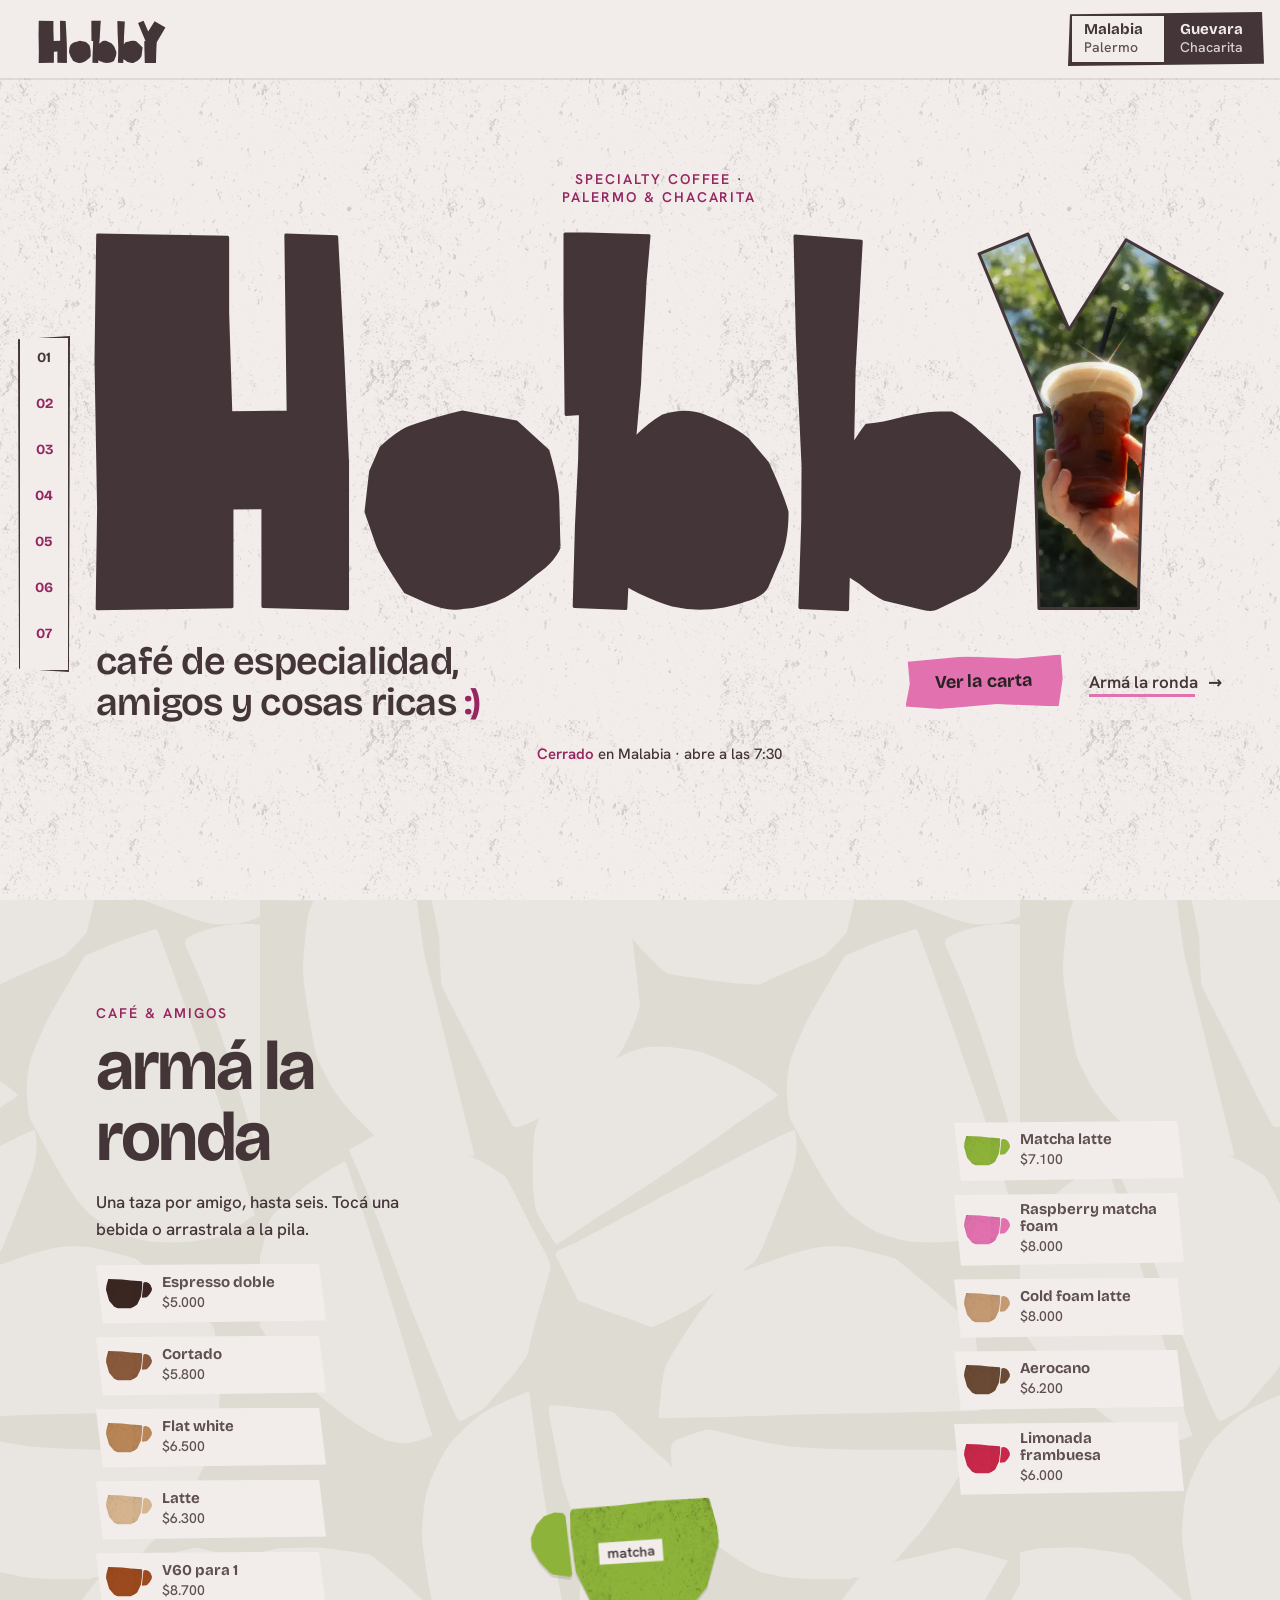
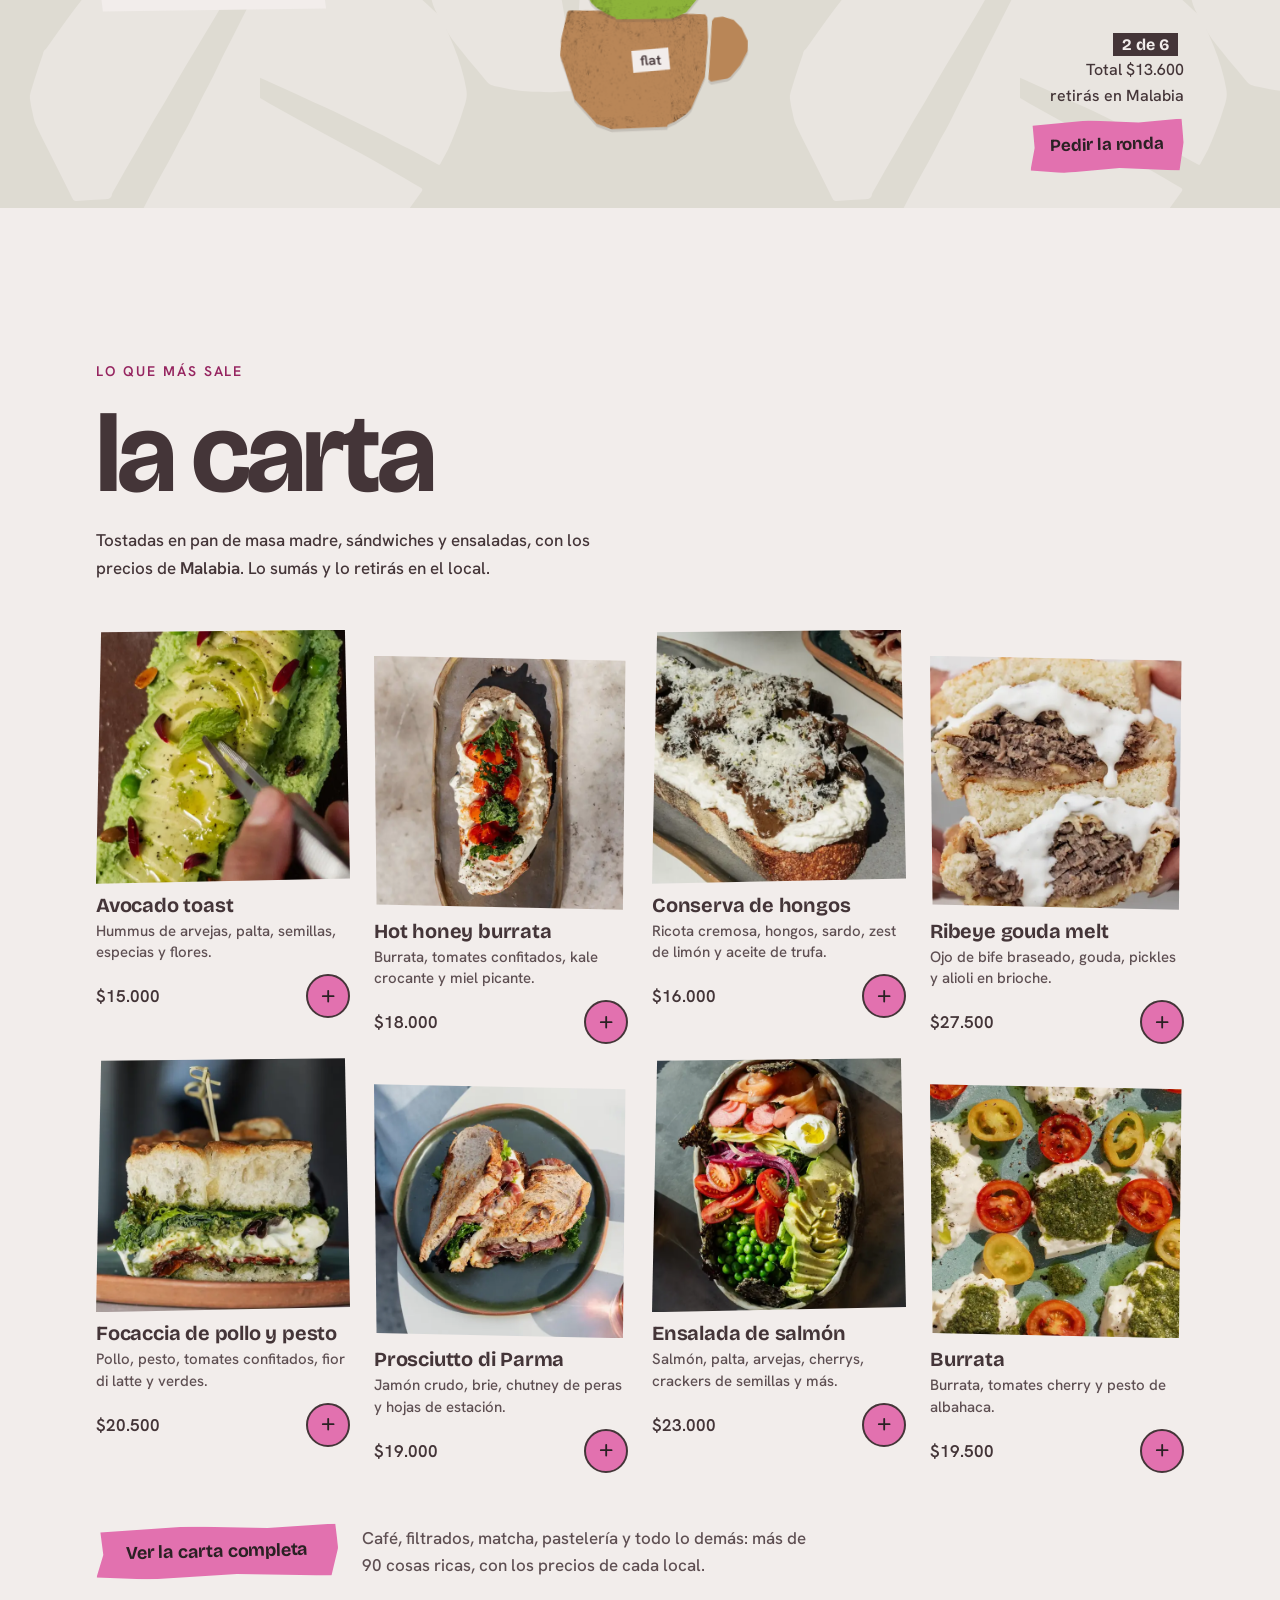
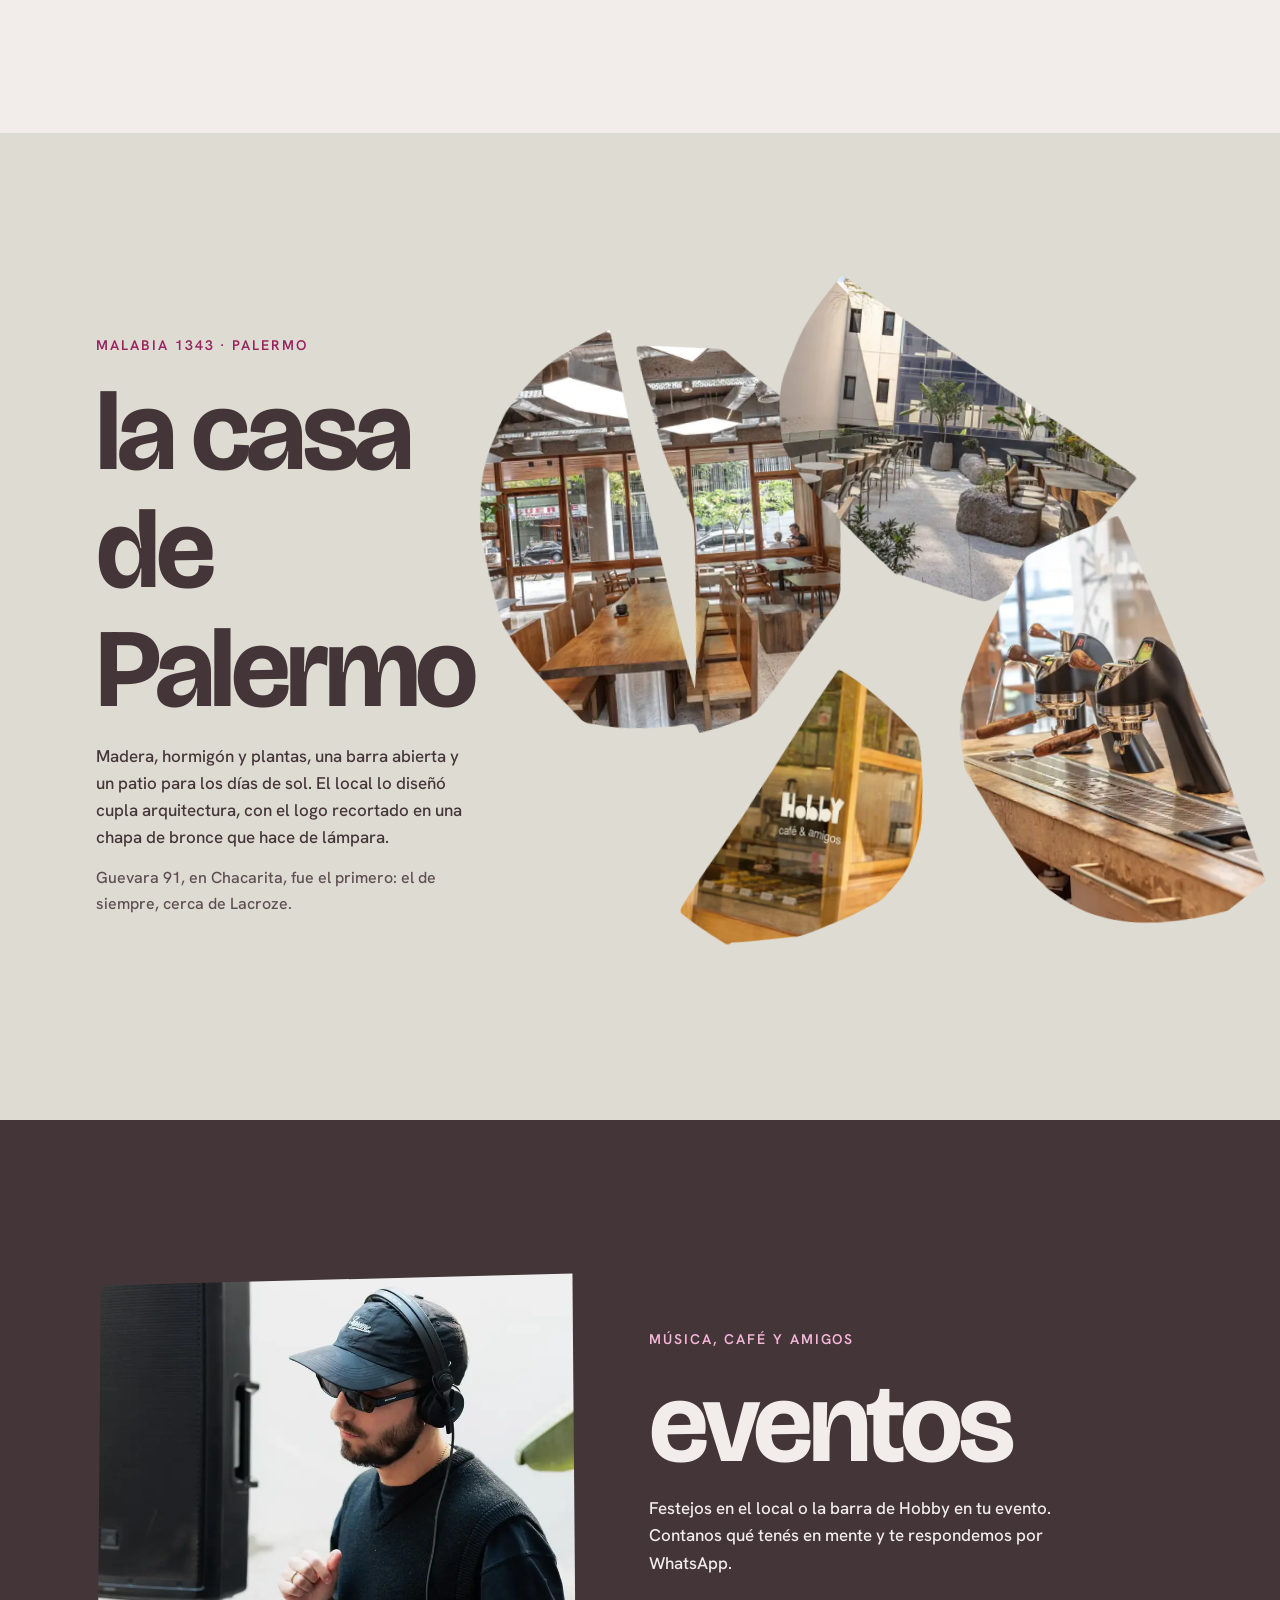
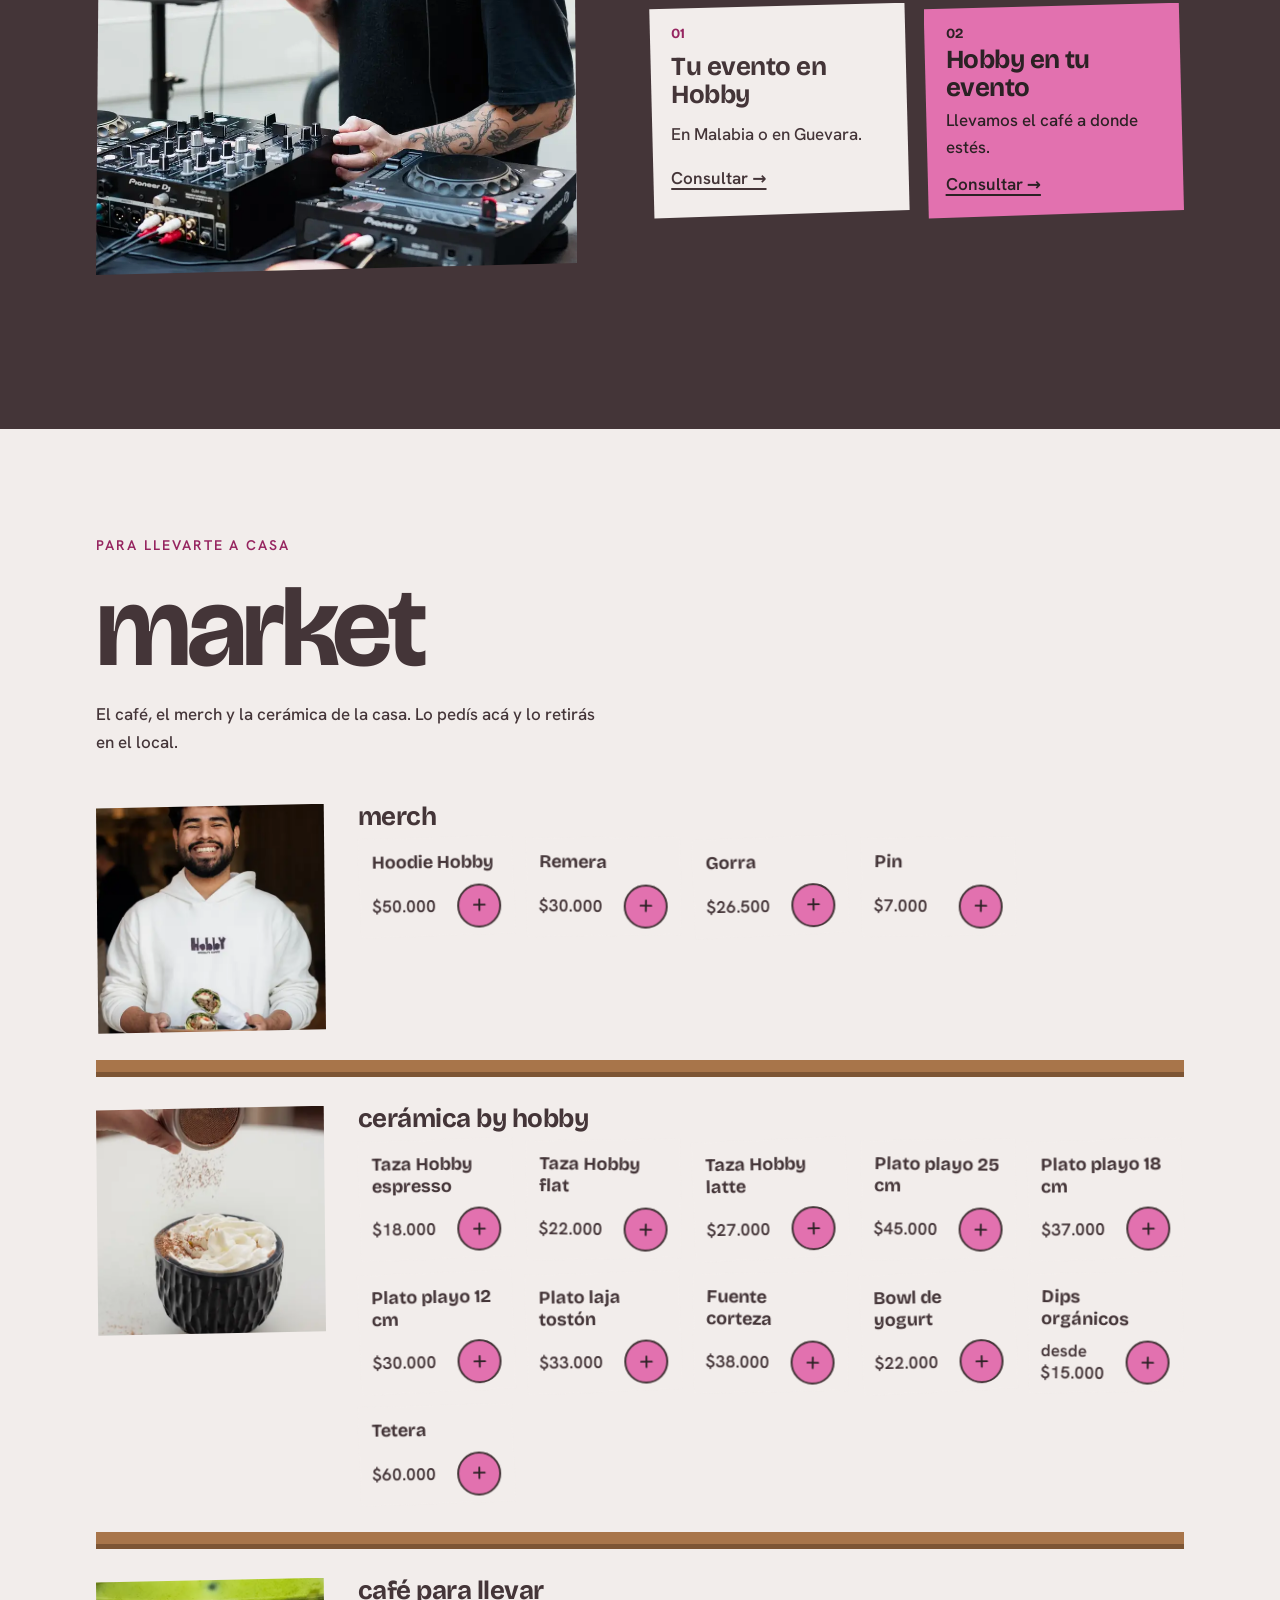
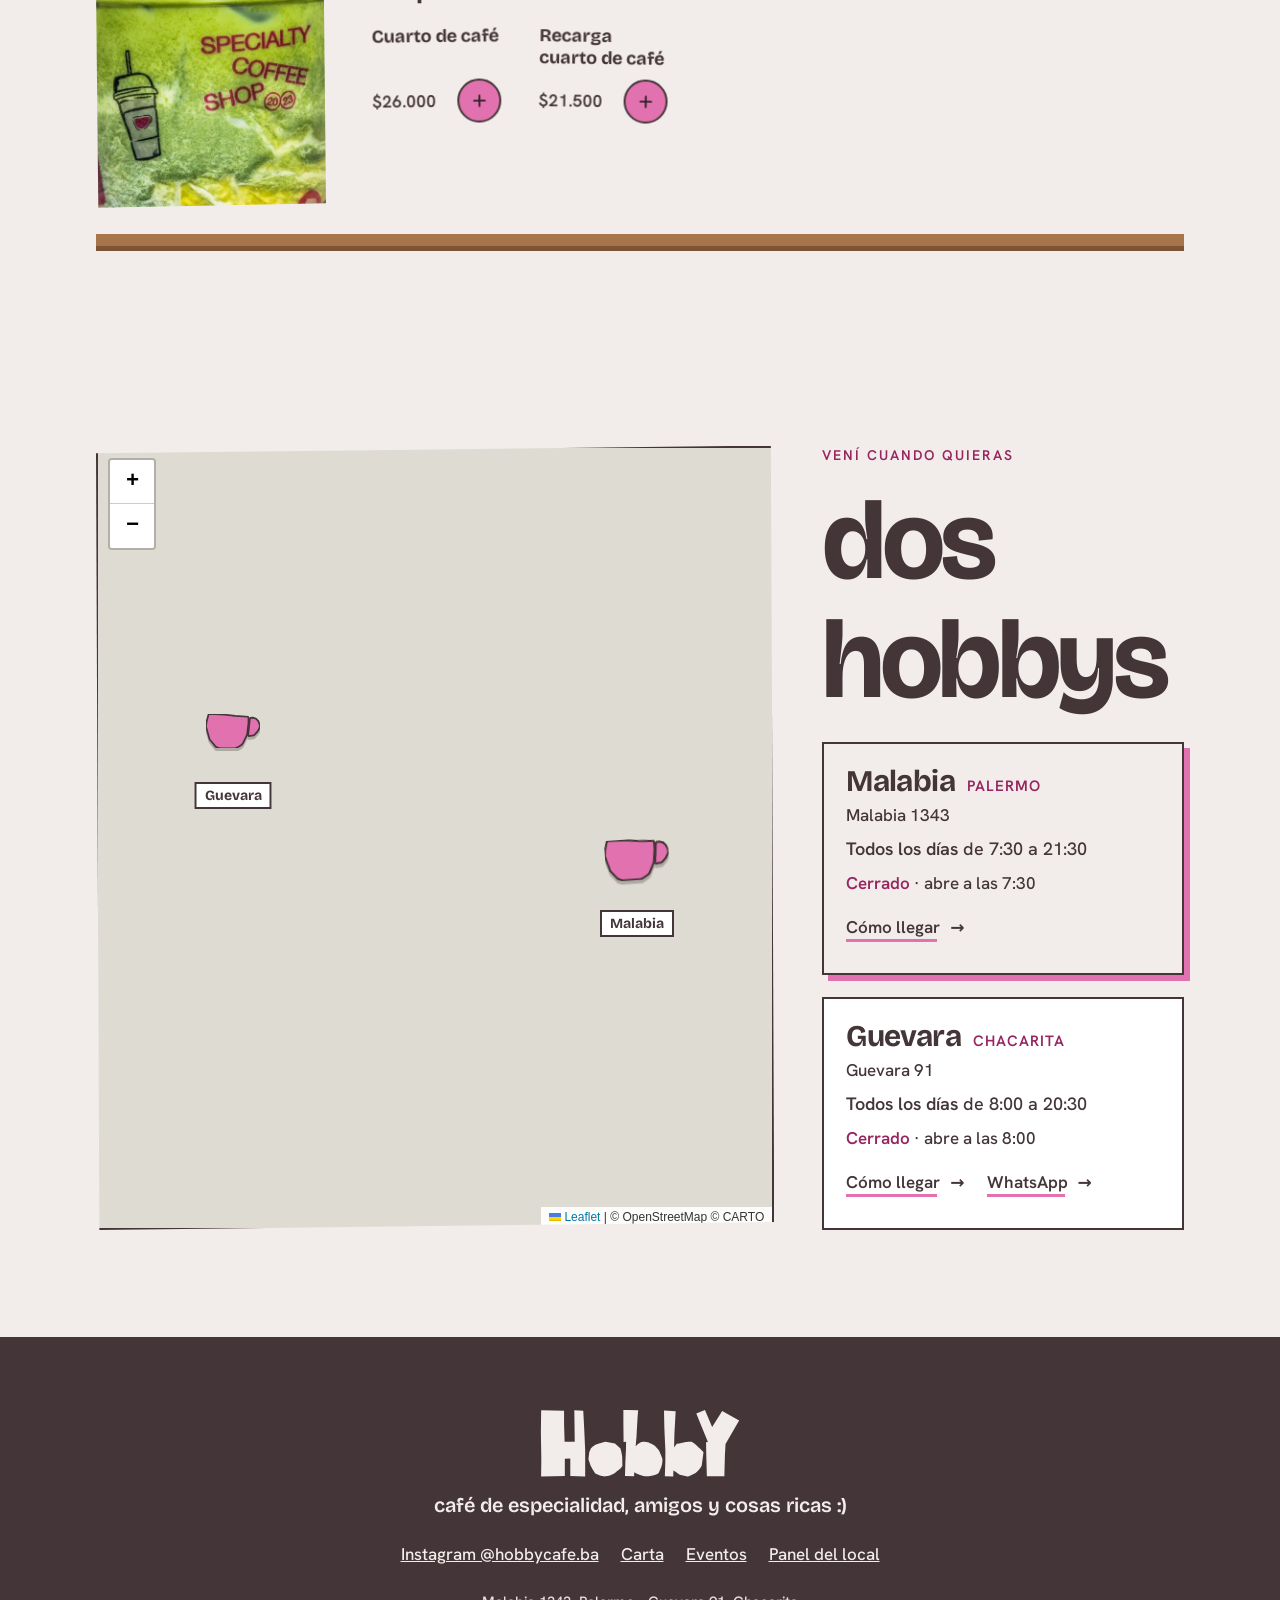
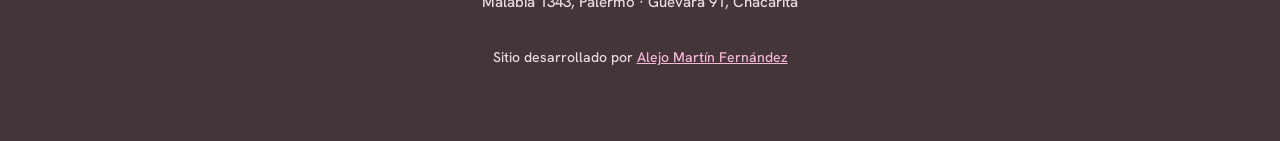
==== index.html @ 27b6dbd2 "Hobby Café: demo web (dos locales, la ronda, market, carta con precios por sede) Co-Authored-By: Cla" ====
<!doctype html>
<html lang="es">
<head>
<meta charset="utf-8">
<meta name="viewport" content="width=device-width, initial-scale=1, viewport-fit=cover">
<title>Hobby · Café de especialidad en Palermo y Chacarita</title>
<meta name="description" content="Hobby, café de especialidad, amigos y cosas ricas :) La carta de Malabia (Palermo) y Guevara (Chacarita), pedidos para llevar, eventos y market.">
<meta property="og:type" content="website">
<meta property="og:site_name" content="Hobby · Café de especialidad">
<meta property="og:url" content="https://hobby-cafe.vercel.app/">
<meta property="og:title" content="Hobby · Café de especialidad en Palermo y Chacarita">
<meta property="og:description" content="La carta de Malabia y Guevara, la ronda para tus amigos, eventos y market.">
<meta property="og:image" content="https://hobby-cafe.vercel.app/img/og.jpg?v=1">
<meta property="og:image:width" content="1200">
<meta property="og:image:height" content="630">
<meta property="og:image:type" content="image/jpeg">
<meta property="og:image:alt" content="Tres tazas de papel apiladas y el logo de Hobby: café &amp; amigos">
<meta name="twitter:card" content="summary_large_image">
<meta name="twitter:image" content="https://hobby-cafe.vercel.app/img/og.jpg?v=1">
<meta name="theme-color" content="#F2EDEB">
<link rel="icon" href="img/favicon.svg" type="image/svg+xml">
<script>
  if (!matchMedia('(prefers-reduced-motion: reduce)').matches) document.documentElement.classList.add('con-intro');
</script>
<link rel="preload" href="fonts/bricolage.woff2" as="font" type="font/woff2" crossorigin>
<link rel="preload" href="fonts/hanken-500.woff2" as="font" type="font/woff2" crossorigin>
<link rel="preload" as="image" href="img/foto/salon-480.webp" imagesrcset="img/foto/salon-480.webp 480w, img/foto/salon.webp 900w" imagesizes="(min-width: 768px) 30vw, 34vw" fetchpriority="high">
<link rel="preload" as="image" href="img/foto/matcha-480.webp" imagesrcset="img/foto/matcha-480.webp 480w, img/foto/matcha.webp 900w" imagesizes="(min-width: 768px) 30vw, 34vw" fetchpriority="high">
<link rel="preload" as="image" href="img/foto/avocado-480.webp" imagesrcset="img/foto/avocado-480.webp 480w, img/foto/avocado.webp 900w" imagesizes="(min-width: 768px) 30vw, 34vw" fetchpriority="high">
<link rel="preload" as="image" href="img/foto/cookie-480.webp" imagesrcset="img/foto/cookie-480.webp 480w, img/foto/cookie.webp 900w" imagesizes="(min-width: 768px) 30vw, 34vw" fetchpriority="high">
<link rel="preload" as="image" href="img/foto/iced-480.webp" imagesrcset="img/foto/iced-480.webp 480w, img/foto/iced.webp 900w" imagesizes="(min-width: 768px) 30vw, 34vw" fetchpriority="high">
<link rel="stylesheet" href="css/fonts.css?v=1">
<link rel="stylesheet" href="kit/kit.css?v=22">
<link rel="stylesheet" href="css/hobby.css?v=4">
</head>
<body>

<svg class="defs" width="0" height="0" aria-hidden="true" focusable="false"><defs id="defs"></defs></svg>

<a class="logo-mini" href="#inicio" aria-label="Hobby, volver al inicio"><img src="img/logo-choco.svg" alt="" width="132" height="45"></a>

<div class="local" role="group" aria-label="Elegí el local">
  <button type="button" class="local__op" data-local="malabia" aria-pressed="true"><b>Malabia</b><span>Palermo</span></button>
  <button type="button" class="local__op" data-local="guevara" aria-pressed="false"><b>Guevara</b><span>Chacarita</span></button>
</div>

<nav class="indice" aria-label="Secciones">
  <a href="#inicio" class="indice__solo-desk"><i>01</i><span>Inicio</span></a>
  <a href="#ronda"><i>02</i><span>La ronda</span></a>
  <a href="#carta"><i>03</i><span>Carta</span></a>
  <a href="#malabia" class="indice__solo-desk"><i>04</i><span>El local</span></a>
  <a href="#eventos"><i>05</i><span>Eventos</span></a>
  <a href="#market"><i>06</i><span>Market</span></a>
  <a href="#locales"><i>07</i><span>Locales</span></a>
</nav>

<main id="inicio">

  <!-- HERO · letras-ventana -->
  <section class="heroA" aria-labelledby="heroA-t">
    <p class="heroA__sobre">Specialty coffee · Palermo &amp; Chacarita</p>
    <h1 id="heroA-t" class="sr">Hobby, café de especialidad</h1>
    <div class="letras" id="letras"></div>
    <div class="heroA__pie">
      <p class="heroA__lema">café de especialidad, amigos y cosas ricas <span class="sonrisa">:)</span></p>
      <div class="heroA__acc">
        <a class="recorte" href="#carta">Ver la carta</a>
        <a class="tira" href="#ronda">Armá la ronda</a>
      </div>
      <p class="estado" data-estado></p>
    </div>
  </section>

  <!-- WOW · la ronda -->
  <section class="ronda-sec" id="ronda" aria-labelledby="ronda-t">
    <header class="ronda__cab rv">
      <p class="sobre">café &amp; amigos</p>
      <h2 id="ronda-t" class="ronda__t">armá la ronda</h2>
      <p class="ronda__bajada">Una taza por amigo, hasta seis. Tocá una bebida o arrastrala a la pila.</p>
    </header>
    <div class="ronda rv" id="ronda-app">
      <div class="fichas fichas--izq" role="list" aria-label="Bebidas"></div>
      <div class="escena" id="escena">
        <div class="escena__pila" id="pila" aria-live="polite"></div>
        <div class="fantasma" id="fantasma" aria-hidden="true">
          <svg viewBox="0 0 314 201"><use href="#taza-cuerpo"/><use href="#taza-asa"/></svg>
          <span>¿qué toma cada uno?</span>
        </div>
        <div class="ficha-info" id="info" role="dialog" aria-modal="false" aria-labelledby="info-n" hidden>
          <button type="button" class="ficha-info__x" aria-label="Cerrar">×</button>
          <div class="ficha-info__foto"></div>
          <div class="ficha-info__txt">
            <p class="ficha-info__cat"></p>
            <p class="ficha-info__n" id="info-n"></p>
            <p class="ficha-info__d"></p>
          </div>
          <div class="ficha-info__pie"><b class="ficha-info__p"></b><button type="button" class="ficha-info__sacar">Sacar de la ronda</button></div>
        </div>
      </div>
      <div class="fichas fichas--der" role="list" aria-label="Más bebidas"></div>
    </div>
    <footer class="ronda__pie rv">
      <p class="ronda__cuenta"><b id="r-cant">0 de 6</b> <span id="r-total">Total $0</span> <span id="r-local">retirás en Malabia</span></p>
      <button type="button" class="recorte" id="r-pedir" disabled>Pedir la ronda</button>
    </footer>
  </section>

  <!-- CARTA: lo que más sale (vidriera) + la carta completa en /carta -->
  <section class="carta-sec" id="carta" aria-labelledby="carta-t">
    <header class="sec-cab rv">
      <p class="sobre">lo que más sale</p>
      <h2 id="carta-t" class="sec-t">la carta</h2>
      <p class="sec-bajada">Tostadas en pan de masa madre, sándwiches y ensaladas, con los precios de <b data-local-nombre>Malabia</b>. Lo sumás y lo retirás en el local.</p>
    </header>
    <div class="vidriera" id="vidriera" aria-live="polite"></div>
    <div class="carta-sec__pie rv">
      <a class="recorte" href="carta/">Ver la carta completa</a>
      <p>Café, filtrados, matcha, pastelería y todo lo demás: más de 90 cosas ricas, con los precios de cada local.</p>
    </div>
  </section>

  <!-- EL LOCAL DE MALABIA -->
  <section class="local-sec" id="malabia" aria-labelledby="malabia-t">
    <div class="local-sec__txt rv">
      <p class="sobre">Malabia 1343 · Palermo</p>
      <h2 id="malabia-t" class="sec-t">la casa de Palermo</h2>
      <p>Madera, hormigón y plantas, una barra abierta y un patio para los días de sol. El local lo diseñó cupla arquitectura, con el logo recortado en una chapa de bronce que hace de lámpara.</p>
      <p class="local-sec__nota">Guevara 91, en Chacarita, fue el primero: el de siempre, cerca de Lacroze.</p>
    </div>
    <div class="granos rv" id="granos">
      <figure class="grano g1"><img src="img/foto/salon-480.webp" srcset="img/foto/salon-480.webp 480w, img/foto/salon.webp 900w" sizes="(min-width: 1024px) 26vw, 70vw" alt="El salón de Malabia con mesas largas de madera" width="900" height="1125" loading="lazy" decoding="async"></figure>
      <figure class="grano g2"><img src="img/foto/patio-480.webp" srcset="img/foto/patio-480.webp 480w, img/foto/patio.webp 900w" sizes="(min-width: 1024px) 22vw, 70vw" alt="El patio de Malabia" width="900" height="1125" loading="lazy" decoding="async"></figure>
      <figure class="grano g3"><img src="img/foto/barra-480.webp" srcset="img/foto/barra-480.webp 480w, img/foto/barra.webp 900w" sizes="(min-width: 1024px) 20vw, 70vw" alt="La barra con las canillas de espresso" width="900" height="1125" loading="lazy" decoding="async"></figure>
      <figure class="grano g4"><img src="img/foto/vidriera-480.webp" srcset="img/foto/vidriera-480.webp 480w, img/foto/vidriera.webp 900w" sizes="(min-width: 1024px) 18vw, 70vw" alt="La vidriera con el logo y café &amp; amigos" width="900" height="1125" loading="lazy" decoding="async"></figure>
    </div>
  </section>

  <!-- EVENTOS -->
  <section class="eventos" id="eventos" aria-labelledby="eventos-t">
    <figure class="eventos__foto rv"><img src="img/foto/dj-480.webp" srcset="img/foto/dj-480.webp 480w, img/foto/dj.webp 900w" sizes="(min-width: 1024px) 40vw, 90vw" alt="DJ pasando música en la apertura" width="900" height="1125" loading="lazy" decoding="async"></figure>
    <div class="eventos__txt">
      <header class="rv">
        <p class="sobre sobre--claro">música, café y amigos</p>
        <h2 id="eventos-t" class="sec-t">eventos</h2>
        <p>Festejos en el local o la barra de Hobby en tu evento. Contanos qué tenés en mente y te respondemos por WhatsApp.</p>
      </header>
      <div class="eventos__papeles">
        <button type="button" class="papel rv" data-evento="en-hobby">
          <span class="papel__n">01</span><b>Tu evento en Hobby</b><span>En Malabia o en Guevara.</span><span class="papel__cta">Consultar →</span>
        </button>
        <button type="button" class="papel papel--rosa rv" data-evento="en-tu-evento">
          <span class="papel__n">02</span><b>Hobby en tu evento</b><span>Llevamos el café a donde estés.</span><span class="papel__cta">Consultar →</span>
        </button>
      </div>
    </div>
  </section>

  <!-- MARKET -->
  <section class="market" id="market" aria-labelledby="market-t">
    <header class="sec-cab rv">
      <p class="sobre">para llevarte a casa</p>
      <h2 id="market-t" class="sec-t">market</h2>
      <p class="sec-bajada">El café, el merch y la cerámica de la casa. Lo pedís acá y lo retirás en el local.</p>
    </header>
    <div class="estante">
      <div class="estante__nivel rv">
        <figure class="estante__foto"><img src="img/foto/hoodie2-480.webp" alt="Hoodie blanco de Hobby" width="900" height="1200" loading="lazy" decoding="async"></figure>
        <div class="estante__cont"><h3 class="estante__t">merch</h3><div class="estante__items" data-kit="carta" data-kit-categorias="t-merch"></div></div>
      </div>
      <div class="estante__nivel rv">
        <figure class="estante__foto"><img src="img/foto/tazas-480.webp" alt="Taza de cerámica texturada negra" width="900" height="1200" loading="lazy" decoding="async"></figure>
        <div class="estante__cont"><h3 class="estante__t">cerámica by hobby</h3><div class="estante__items" data-kit="carta" data-kit-categorias="t-ceramica"></div></div>
      </div>
      <div class="estante__nivel rv">
        <figure class="estante__foto"><img src="img/foto/bolsa-480.webp" alt="Bolsa de Hobby: specialty coffee shop, café &amp; amigos" width="900" height="1200" loading="lazy" decoding="async"></figure>
        <div class="estante__cont"><h3 class="estante__t">café para llevar</h3><div class="estante__items" data-kit="carta" data-kit-categorias="t-cafe"></div></div>
      </div>
    </div>
    <a class="panel-tira" href="admin/" target="_blank" rel="noopener"><b>¿Sos de Hobby?</b><span>Probá el panel: ahí entran los pedidos y cambiás la carta y los precios de cada local.</span><em>Entrar al panel →</em></a>
  </section>

  <!-- LOCALES -->
  <section class="locales" id="locales" aria-labelledby="locales-t">
    <div class="locales__mapa rv"><div id="mapa" role="img" aria-label="Mapa con los dos locales de Hobby: Malabia en Palermo y Guevara en Chacarita"></div></div>
    <div class="locales__info">
      <header class="rv">
        <p class="sobre">vení cuando quieras</p>
        <h2 id="locales-t" class="sec-t">dos hobbys</h2>
      </header>
      <article class="sede rv" data-sede="malabia">
        <h3>Malabia <span>Palermo</span></h3>
        <p class="sede__dir">Malabia 1343</p>
        <p class="sede__hs"><b>Todos los días</b> de 7:30 a 21:30</p>
        <p class="sede__estado" data-estado-sede="malabia"></p>
        <div class="sede__acc"><a class="tira" href="https://maps.google.com/?q=Hobby+Cafe+Malabia+1343+Buenos+Aires" target="_blank" rel="noopener">Cómo llegar</a></div>
      </article>
      <article class="sede rv" data-sede="guevara">
        <h3>Guevara <span>Chacarita</span></h3>
        <p class="sede__dir">Guevara 91</p>
        <p class="sede__hs"><b>Todos los días</b> de 8:00 a 20:30</p>
        <p class="sede__estado" data-estado-sede="guevara"></p>
        <div class="sede__acc"><a class="tira" href="https://maps.google.com/?q=Hobby+Cafe+Guevara+91+Buenos+Aires" target="_blank" rel="noopener">Cómo llegar</a><a class="tira" href="https://wa.me/5491124833251" target="_blank" rel="noopener">WhatsApp</a></div>
      </article>
    </div>
  </section>
</main>

<footer class="pie">
  <img class="pie__logo" src="img/logo-papel.svg" alt="Hobby" width="220" height="75" loading="lazy">
  <p class="pie__lema">café de especialidad, amigos y cosas ricas :)</p>
  <nav class="pie__links" aria-label="Enlaces">
    <a href="https://www.instagram.com/hobbycafe.ba/" target="_blank" rel="noopener">Instagram @hobbycafe.ba</a>
    <a href="carta/">Carta</a>
    <a href="#eventos">Eventos</a>
    <a href="admin/" target="_blank" rel="noopener">Panel del local</a>
  </nav>
  <p class="pie__dirs">Malabia 1343, Palermo · Guevara 91, Chacarita</p>
  <p class="pie__credito">Sitio desarrollado por <a href="https://alejomfernandez.com.ar" target="_blank" rel="noopener">Alejo Martín Fernández</a></p>
</footer>

<div class="aviso" id="aviso" role="status" hidden></div>

<link rel="modulepreload" href="js/letras.js?v=2">
<script type="module" src="js/app.js?v=4"></script>
</body>
</html>
---- css/fonts.css ----
@font-face { font-family: 'Bricolage'; src: url(../fonts/bricolage.woff2) format('woff2-variations'); font-weight: 200 800; font-display: swap; }
@font-face { font-family: 'Hanken'; src: url(../fonts/hanken-400.woff2) format('woff2'); font-weight: 400; font-display: swap; }
@font-face { font-family: 'Hanken'; src: url(../fonts/hanken-500.woff2) format('woff2'); font-weight: 500; font-display: swap; }
@font-face { font-family: 'Hanken'; src: url(../fonts/hanken-600.woff2) format('woff2'); font-weight: 600; font-display: swap; }
---- kit/kit.css ----
/* KIT DEMOS — estilos de módulos y popups.
   Todo sale de las variables --kit-* que arma core/theme.js desde cliente.json → marca.
   Cada demo puede pisar cualquier variable o clase .kit-* en su propio CSS. */

:root {
  --kit-bg: #fff; --kit-surface: #fff; --kit-text: #151515; --kit-muted: #666; --kit-primary: #111; --kit-on-primary: #fff;
  --kit-accent: #fc0; --kit-on-accent: #111; --kit-border: #ddd; --kit-ok: #1f9d55; --kit-warn: #d97706; --kit-danger: #d42a1d;
  --kit-font-head: inherit; --kit-font-body: inherit; --kit-head-case: uppercase;
  --kit-radius: 14px; --kit-radius-btn: 12px; --kit-border-w: 1.5px; --kit-shadow: 0 10px 30px -12px rgba(0,0,0,.35);
  --kit-ease: cubic-bezier(.2,.8,.2,1); --kit-z: 9000;
}
.kit-root, .kit-root *, .kit-root *::before, .kit-root *::after { box-sizing: border-box; }
.kit-root [hidden], .kit-root[hidden] { display: none !important; }
.kit-root { font-family: var(--kit-font-body); color: var(--kit-text); -webkit-tap-highlight-color: transparent; }
.kit-sr { position: absolute !important; width: 1px; height: 1px; overflow: hidden; clip: rect(0 0 0 0); white-space: nowrap; }
html.kit-lock { overflow: hidden; }
html.kit-lock body { overflow: hidden; touch-action: none; }

/* ---------- botones ---------- */
.kit-btn {
  appearance: none; display: inline-flex; align-items: center; justify-content: center; gap: .45em;
  min-height: 44px; padding: .7em 1.15em; border: var(--kit-border-w) solid var(--kit-primary); border-radius: var(--kit-radius-btn);
  background: var(--kit-primary); color: var(--kit-on-primary); font: 700 .95rem/1.1 var(--kit-font-body); text-decoration: none;
  cursor: pointer; transition: transform .15s var(--kit-ease), filter .15s, background .2s, box-shadow .2s; white-space: nowrap;
}
.kit-btn:hover { filter: brightness(1.08); }
.kit-btn:active { transform: translateY(1px) scale(.98); }
.kit-btn:focus-visible, .kit-chip:focus-visible, .kit-tab:focus-visible, .kit-add:focus-visible, .kit-x:focus-visible { outline: 3px solid var(--kit-accent); outline-offset: 2px; }
.kit-btn--ghost { background: var(--kit-surface); color: var(--kit-text); border-color: var(--kit-border); }
.kit-btn--danger { background: var(--kit-danger); border-color: var(--kit-danger); color: #fff; }
.kit-btn--danger-t { color: var(--kit-danger); }
.kit-btn--sm { min-height: 36px; padding: .45em .85em; font-size: .85rem; }
.kit-btn--big { min-height: 54px; font-size: 1.05rem; font-family: var(--kit-font-head); text-transform: var(--kit-head-case); letter-spacing: .02em; }
.kit-btn--block { width: 100%; }
.kit-btn[disabled] { opacity: .55; cursor: not-allowed; }
.kit-btn.is-loading { position: relative; color: transparent !important; }
.kit-btn.is-loading::after { content: ""; position: absolute; width: 20px; height: 20px; border: 2.5px solid var(--kit-on-primary); border-right-color: transparent; border-radius: 50%; animation: kit-spin .7s linear infinite; }
.kit-icon { appearance: none; width: 36px; height: 36px; display: inline-grid; place-items: center; border: var(--kit-border-w) solid var(--kit-border); border-radius: 10px; background: var(--kit-surface); color: var(--kit-text); cursor: pointer; font-size: 1rem; }
.kit-icon--danger { color: var(--kit-danger); }
.kit-icon[disabled] { opacity: .35; cursor: default; }
.kit-row { display: flex; gap: .6rem; flex-wrap: wrap; align-items: center; }
.kit-row--end { justify-content: flex-end; } .kit-row--center { justify-content: center; } .kit-row--between { justify-content: space-between; }
.kit-row--stack { flex-direction: column; align-items: stretch; }

/* ---------- badges / tags ---------- */
.kit-badge { display: inline-flex; align-items: center; gap: .3em; padding: .28em .6em; border-radius: 999px; font: 700 .72rem/1 var(--kit-font-body); letter-spacing: .02em; background: color-mix(in srgb, var(--kit-text) 9%, var(--kit-surface)); color: var(--kit-text); white-space: nowrap; }
.kit-badge--ok { background: color-mix(in srgb, var(--kit-ok) 16%, var(--kit-surface)); color: color-mix(in srgb, var(--kit-ok) 75%, #000); }
.kit-badge--warn { background: color-mix(in srgb, var(--kit-warn) 18%, var(--kit-surface)); color: color-mix(in srgb, var(--kit-warn) 70%, #000); }
.kit-badge--danger, .kit-badge--off { background: color-mix(in srgb, var(--kit-danger) 14%, var(--kit-surface)); color: color-mix(in srgb, var(--kit-danger) 80%, #000); }
.kit-badge--new { background: var(--kit-accent); color: var(--kit-on-accent); animation: kit-pulse 1.4s ease-in-out 3; }
.kit-tag { display: inline-grid; place-items: center; width: 1.15em; height: 1.15em; vertical-align: -.12em; margin-left: .15em; color: var(--kit-primary); }
.kit-tag svg { width: 100%; height: 100%; }
.kit-tag--txt { width: auto; height: auto; font-size: .7em; padding: .15em .45em; border-radius: 999px; background: var(--kit-accent); color: var(--kit-on-accent); }

/* ---------- carta ---------- */
.kit-carta { --kit-cols: 1; }
.kit-tabs { display: flex; gap: .5rem; overflow-x: auto; scrollbar-width: none; padding: 2px 2px 10px; margin-bottom: .5rem; scroll-snap-type: x proximity; }
.kit-tabs::-webkit-scrollbar { display: none; }
.kit-tab {
  appearance: none; flex: 0 0 auto; scroll-snap-align: start; min-height: 44px; padding: .55em 1.1em;
  border: var(--kit-border-w) solid var(--kit-text); border-radius: var(--kit-radius-btn); background: var(--kit-surface); color: var(--kit-text);
  font: 700 .95rem/1 var(--kit-font-head); text-transform: var(--kit-head-case); letter-spacing: .03em; cursor: pointer; transition: background .2s, color .2s, transform .15s;
}
.kit-tab.is-on { background: var(--kit-primary); border-color: var(--kit-primary); color: var(--kit-on-primary); }
.kit-carta__panel { display: grid; grid-template-columns: repeat(var(--kit-cols), minmax(0, 1fr)); gap: 0 2rem; }
.kit-item {
  display: grid; grid-template-columns: auto minmax(0, 1fr) auto; gap: .9rem; align-items: center; padding: 1rem 0;
  border-bottom: var(--kit-border-w) dashed var(--kit-border); min-width: 0;
  animation: kit-up .5s var(--kit-ease) both; animation-delay: calc(var(--i, 0) * 45ms);
}
.kit-item:not(:has(.kit-item__foto)) { grid-template-columns: minmax(0, 1fr) auto; }
.kit-item.is-off { opacity: .55; }
.kit-item__foto { width: 64px; height: 64px; object-fit: cover; border-radius: calc(var(--kit-radius) * .7); }
.kit-item__name { margin: 0 0 .25rem; font: 400 1.2rem/1.05 var(--kit-font-head); text-transform: var(--kit-head-case); }
.kit-item__n { margin-right: .5em; color: var(--kit-primary); }
.kit-item__desc { margin: 0; color: var(--kit-muted); font-size: .9rem; line-height: 1.4; }
.kit-item__side { display: flex; flex-direction: column; align-items: flex-end; gap: .45rem; }
.kit-price { font: 700 1.05rem/1 var(--kit-font-body); white-space: nowrap; }
.kit-price--na { font-size: .85rem; color: var(--kit-muted); font-weight: 600; }
/* botón de sumar (kit 1.20): "+" redondo que se abre en "− n +" dentro de un lugar fijo.
   El hueco [data-kit-qty] siempre mide lo mismo, así sumar nunca mueve ni estira la carta. */
[data-kit-qty] { --kq-h: var(--kit-qty-h, 44px); --kq-w: var(--kit-qty-w, 116px); position: relative; flex: none; display: inline-flex; align-items: center; justify-content: flex-end; width: var(--kq-w); height: var(--kq-h); }
@media (hover: hover) and (pointer: fine) { [data-kit-qty] { --kq-h: var(--kit-qty-h, 38px); --kq-w: var(--kit-qty-w, 104px); } }
.kit-add {
  appearance: none; flex: none; width: var(--kq-h, 40px); height: var(--kq-h, 40px); padding: 0; display: grid; place-items: center;
  border: var(--kit-border-w) solid var(--kit-primary); border-radius: 50%; background: var(--kit-surface); color: var(--kit-primary);
  cursor: pointer; touch-action: manipulation; transition: background .2s, color .2s, transform .15s var(--kit-ease);
}
.kit-add svg { width: 46%; height: 46%; fill: none; stroke: currentColor; stroke-width: 2.4; stroke-linecap: round; }
.kit-add:hover { background: var(--kit-primary); color: var(--kit-on-primary); }
.kit-add:active { transform: scale(.88); }
.kit-step { display: inline-flex; align-items: center; border: var(--kit-border-w) solid var(--kit-primary); border-radius: var(--kit-radius-btn); background: var(--kit-primary); color: var(--kit-on-primary); overflow: hidden; animation: kit-pop .25s var(--kit-ease); }
.kit-step button { appearance: none; width: 38px; height: 38px; border: 0; background: transparent; color: inherit; font: 800 1.15rem/1 var(--kit-font-body); cursor: pointer; }
[data-kit-qty] > .kit-step { width: 100%; height: 100%; justify-content: space-between; border-radius: 999px; animation: kit-qty-in .32s var(--kit-ease); }
[data-kit-qty] > .kit-step button { width: var(--kq-h); height: 100%; flex: none; font-size: 1.1rem; touch-action: manipulation; }
[data-kit-qty] > .kit-step output { flex: 1; min-width: 0; font-variant-numeric: tabular-nums; }
@keyframes kit-qty-in { from { clip-path: inset(0 0 0 calc(100% - var(--kq-h)) round 999px); } to { clip-path: inset(0 0 0 0 round 999px); } }
.kit-step button:disabled { opacity: .35; cursor: default; }
.kit-step output { min-width: 1.6em; text-align: center; font-weight: 800; }
.kit-step--lg button { width: 46px; height: 46px; }
.kit-step--lg output { min-width: 2.2em; font-size: 1.15rem; }
@media (min-width: 900px) { .kit-carta { --kit-cols: 2; } }

/* ---------- botón flotante del carrito ---------- */
.kit-fab {
  position: fixed; z-index: calc(var(--kit-z) - 2); right: max(14px, env(safe-area-inset-right)); bottom: max(14px, env(safe-area-inset-bottom));
  display: flex; align-items: center; gap: .7rem; padding: .55rem 1rem .55rem .6rem; min-height: 58px;
  border: var(--kit-border-w) solid var(--kit-text); border-radius: var(--kit-radius-btn); background: var(--kit-primary); color: var(--kit-on-primary);
  box-shadow: var(--kit-shadow); cursor: pointer; font-family: var(--kit-font-body); text-align: left;
  animation: kit-in-up .45s var(--kit-ease) both;
}
.kit-fab__ico { width: 40px; height: 40px; display: grid; place-items: center; border-radius: calc(var(--kit-radius-btn) * .8); background: color-mix(in srgb, var(--kit-on-primary) 16%, transparent); }
.kit-fab__ico svg { width: 22px; height: 22px; fill: none; stroke: currentColor; stroke-width: 2; stroke-linejoin: round; }
.kit-fab__txt { display: flex; flex-direction: column; line-height: 1.1; }
.kit-fab__label { font: 400 1rem/1 var(--kit-font-head); text-transform: var(--kit-head-case); letter-spacing: .03em; }
.kit-fab__total { font-weight: 700; font-size: .9rem; opacity: .92; }
.kit-fab__n { position: absolute; top: -9px; left: -9px; min-width: 26px; height: 26px; padding: 0 6px; display: grid; place-items: center; border-radius: 999px; background: var(--kit-accent); color: var(--kit-on-accent); font: 800 .8rem/1 var(--kit-font-body); border: 2px solid var(--kit-text); }
.kit-fab.bump { animation: kit-bump .45s var(--kit-ease); }
.kit-fly { position: fixed; z-index: var(--kit-z); width: 54px; height: 54px; margin: -27px 0 0 -27px; border-radius: 50%; background: var(--kit-accent); overflow: hidden; pointer-events: none; transition: transform .6s cubic-bezier(.5,-.3,.7,1), opacity .6s; box-shadow: 0 4px 14px rgba(0,0,0,.25); }
.kit-fly img { width: 100%; height: 100%; object-fit: cover; }

/* píldora "probá el panel" (solo demo) */
.kit-demo-pill {
  position: fixed; z-index: calc(var(--kit-z) - 3); left: max(14px, env(safe-area-inset-left)); bottom: max(14px, env(safe-area-inset-bottom));
  display: inline-flex; align-items: center; gap: .5rem; min-height: 44px; padding: .55rem .9rem; border-radius: 999px; background: var(--kit-surface); color: var(--kit-text);
  border: var(--kit-border-w) solid var(--kit-text); box-shadow: var(--kit-shadow); font: 700 .8rem/1 var(--kit-font-body); text-decoration: none;
  opacity: 0; transform: translateY(20px); transition: opacity .4s, transform .4s var(--kit-ease);
}
.kit-demo-pill.is-in { opacity: 1; transform: none; }
html.kit-lock .kit-demo-pill { opacity: 0; pointer-events: none; transform: translateY(20px); }
.kit-demo-pill__dot { width: 8px; height: 8px; border-radius: 50%; background: var(--kit-ok); box-shadow: 0 0 0 0 var(--kit-ok); animation: kit-ping 2s infinite; }
@media (max-width: 640px) { html.kit-has-cart .kit-demo-pill { bottom: calc(max(14px, env(safe-area-inset-bottom)) + 70px); } }

/* ---------- popups ---------- */
.kit-pop { position: fixed; inset: 0; z-index: var(--kit-z); display: grid; place-items: center; padding: 16px; }
.kit-pop__back { position: absolute; inset: 0; background: color-mix(in srgb, var(--kit-text) 55%, transparent); opacity: 0; transition: opacity .25s; }
.kit-pop__box {
  position: relative; width: min(520px, 100%); max-height: min(88vh, 100%); max-height: min(88dvh, 100%); display: flex; flex-direction: column;
  background: var(--kit-bg); color: var(--kit-text); border: var(--kit-border-w) solid var(--kit-text); border-radius: var(--kit-radius);
  box-shadow: var(--kit-shadow); outline: none; overflow: hidden;
  opacity: 0; transform: translateY(24px) scale(.97); transition: opacity .25s, transform .3s var(--kit-ease);
}
.kit-pop.is-open .kit-pop__back { opacity: 1; }
.kit-pop.is-open .kit-pop__box { opacity: 1; transform: none; }
.kit-pop.is-closing .kit-pop__box { transform: translateY(16px) scale(.98); }
.kit-pop__head { color: var(--kit-text); margin: 0; display: flex; align-items: center; justify-content: space-between; gap: 1rem; padding: 14px 14px 10px 20px; border-bottom: var(--kit-border-w) solid var(--kit-border); background: var(--kit-bg); }
.kit-pop__title { margin: 0; font: 400 1.35rem/1.05 var(--kit-font-head); text-transform: var(--kit-head-case); letter-spacing: .02em; }
.kit-pop--sm .kit-pop__head { border-bottom: 0; padding-bottom: 0; }
.kit-pop__body { padding: 16px 20px 20px; overflow: auto; overscroll-behavior: contain; -webkit-overflow-scrolling: touch; }
.kit-x { appearance: none; flex: 0 0 auto; width: 42px; height: 42px; display: grid; place-items: center; border: var(--kit-border-w) solid var(--kit-border); border-radius: 50%; background: var(--kit-surface); color: var(--kit-text); cursor: pointer; transition: transform .2s; }
.kit-x:hover { transform: rotate(90deg); }
.kit-x svg { width: 18px; height: 18px; stroke: currentColor; stroke-width: 2.4; stroke-linecap: round; }
.kit-pop--sm .kit-pop__box { width: min(420px, 100%); }
.kit-pop--editor .kit-pop__box { width: min(560px, 100%); }
.kit-pop--resv .kit-pop__box { width: min(600px, 100%); }

/* drawer: hoja inferior en mobile, panel lateral en desktop */
.kit-pop--drawer { place-items: end stretch; padding: 0; }
.kit-pop--drawer .kit-pop__box { width: 100%; max-height: 92vh; max-height: 92dvh; border-radius: var(--kit-radius) var(--kit-radius) 0 0; border-bottom: 0; transform: translateY(100%); }
.kit-pop--drawer .kit-pop__body { padding: 0; display: flex; flex-direction: column; min-height: 0; flex: 1; overflow: hidden; }
.kit-pop--drawer.is-closing .kit-pop__box { transform: translateY(100%); }
@media (min-width: 760px) {
  .kit-pop--drawer { place-items: stretch end; }
  .kit-pop--drawer .kit-pop__box { width: min(440px, 100%); height: 100%; max-height: none; border-radius: 0; border: 0; border-left: var(--kit-border-w) solid var(--kit-text); transform: translateX(100%); }
  .kit-pop--drawer.is-closing .kit-pop__box { transform: translateX(100%); }
}

/* ---------- carrito / checkout ---------- */
.kit-cart__scroll { flex: 1; overflow: auto; overscroll-behavior: contain; padding: 8px 20px 16px; }
.kit-lines { list-style: none; margin: 0 0 12px; padding: 0; }
.kit-line { display: grid; grid-template-columns: 52px minmax(0, 1fr) auto; gap: .75rem; align-items: center; padding: .7rem 0; border-bottom: var(--kit-border-w) dashed var(--kit-border); animation: kit-up .35s var(--kit-ease) both; }
.kit-line__img { width: 52px; height: 52px; border-radius: 10px; object-fit: cover; background: color-mix(in srgb, var(--kit-primary) 14%, var(--kit-surface)); display: block; }
.kit-line__body { display: flex; flex-direction: column; min-width: 0; }
.kit-line__body b { font: 400 1.05rem/1.1 var(--kit-font-head); text-transform: var(--kit-head-case); overflow-wrap: anywhere; }
.kit-line__body span { color: var(--kit-muted); font-size: .88rem; }
.kit-cart__foot { color: var(--kit-text); margin: 0; padding: 12px 20px max(16px, env(safe-area-inset-bottom)); border-top: var(--kit-border-w) solid var(--kit-text); background: var(--kit-surface); }
.kit-sum { display: grid; gap: .3rem; margin-bottom: .7rem; font-size: .92rem; }
.kit-sum > div { display: flex; justify-content: space-between; }
.kit-sum__total { font-size: 1.1rem; }
.kit-sum__total b { font: 400 1.5rem/1 var(--kit-font-head); }
.kit-empty { text-align: center; padding: 2.5rem 1.5rem; display: grid; gap: .5rem; justify-items: center; }
.kit-empty__t { font: 400 1.35rem/1.1 var(--kit-font-head); text-transform: var(--kit-head-case); margin: 0; }
.kit-empty p { margin: 0; color: var(--kit-muted); }
.kit-empty .kit-btn { margin-top: .8rem; }

/* ---------- formularios ---------- */
.kit-form { display: grid; gap: .85rem; }
.kit-field { display: grid; gap: .35rem; min-width: 0; }
.kit-field > span, .kit-label, .kit-pay legend { font: 700 .78rem/1 var(--kit-font-body); text-transform: uppercase; letter-spacing: .06em; color: var(--kit-muted); }
.kit-field input, .kit-field textarea, .kit-field select {
  width: 100%; min-height: 46px; padding: .7em .85em; border: var(--kit-border-w) solid var(--kit-border); border-radius: calc(var(--kit-radius-btn) * .8);
  background: var(--kit-surface); color: var(--kit-text); font: 500 16px/1.3 var(--kit-font-body); transition: border-color .2s, box-shadow .2s;
}
.kit-field textarea { resize: vertical; min-height: 64px; }
.kit-field input:focus, .kit-field textarea:focus, .kit-field select:focus { outline: none; border-color: var(--kit-primary); box-shadow: 0 0 0 3px color-mix(in srgb, var(--kit-primary) 22%, transparent); }
.kit-field-row { display: grid; grid-template-columns: 1fr 1fr; gap: .75rem; }
.kit-check { display: flex; align-items: center; gap: .6rem; font-weight: 600; cursor: pointer; }
.kit-check input { width: 20px; height: 20px; accent-color: var(--kit-primary); }
.kit-seg { display: grid; grid-auto-flow: column; grid-auto-columns: 1fr; gap: 0; padding: 4px; margin: 0; border: var(--kit-border-w) solid var(--kit-border); border-radius: var(--kit-radius-btn); background: var(--kit-surface); }
.kit-seg label { position: relative; }
.kit-seg input { position: absolute; opacity: 0; inset: 0; cursor: pointer; }
.kit-seg span { display: grid; place-items: center; min-height: 42px; border-radius: calc(var(--kit-radius-btn) * .75); font-weight: 700; font-size: .9rem; transition: background .2s, color .2s; text-align: center; padding: 0 .4rem; }
.kit-seg input:checked + span { background: var(--kit-primary); color: var(--kit-on-primary); }
.kit-seg input:focus-visible + span { outline: 3px solid var(--kit-accent); }
.kit-sedes { border: 0; padding: 0; margin: .1rem 0 0; min-width: 0; }
.kit-sedes legend { font: 700 .78rem/1 var(--kit-font-body); text-transform: uppercase; letter-spacing: .06em; color: var(--kit-muted); margin-bottom: .55rem; padding: 0; }
.kit-sedes__list { display: grid; grid-template-columns: repeat(auto-fill, minmax(min(100%, 9.5rem), 1fr)); gap: .5rem; }
.kit-sede { position: relative; display: block; cursor: pointer; min-width: 0; }
.kit-sede input { position: absolute; opacity: 0; inset: 0; cursor: pointer; }
.kit-sede span { display: flex; flex-direction: column; justify-content: center; gap: .15rem; min-height: 56px; padding: .55rem .8rem; border: var(--kit-border-w) solid var(--kit-border); border-radius: var(--kit-radius); background: var(--kit-surface); transition: background .2s, color .2s, border-color .2s; }
.kit-sede b { font-size: .95rem; line-height: 1.15; overflow-wrap: anywhere; }
.kit-sede small { font-size: .8rem; line-height: 1.25; opacity: .8; overflow-wrap: anywhere; }
.kit-sede input:checked + span { background: var(--kit-primary); color: var(--kit-on-primary); border-color: var(--kit-primary); }
.kit-sede input:focus-visible + span { outline: 3px solid var(--kit-accent); outline-offset: 2px; }
.kit-line__nota { font-style: normal; font-size: .82rem; color: var(--kit-muted); overflow-wrap: anywhere; }
.kit-pay { display: grid; gap: .5rem; border: 0; padding: 0; margin: .2rem 0 0; }
.kit-pay legend { margin-bottom: .5rem; }
.kit-pay__opt { position: relative; display: block; cursor: pointer; }
.kit-pay__opt input { position: absolute; opacity: 0; }
.kit-pay__card { display: grid; gap: .15rem; padding: .8rem 1rem .8rem 2.7rem; border: var(--kit-border-w) solid var(--kit-border); border-radius: var(--kit-radius-btn); background: var(--kit-surface); transition: border-color .2s, background .2s; position: relative; }
.kit-pay__card::before { content: ""; position: absolute; left: 1rem; top: 50%; width: 18px; height: 18px; margin-top: -9px; border-radius: 50%; border: 2px solid var(--kit-border); background: var(--kit-surface); transition: border .2s; }
.kit-pay__card small { color: var(--kit-muted); }
.kit-pay__opt input:checked + .kit-pay__card { border-color: var(--kit-primary); background: color-mix(in srgb, var(--kit-primary) 7%, var(--kit-surface)); }
.kit-pay__opt input:checked + .kit-pay__card::before { border: 6px solid var(--kit-primary); }
.kit-pay__opt input:focus-visible + .kit-pay__card { outline: 3px solid var(--kit-accent); }
.kit-msg { margin: 0 0 .6rem; padding: .6rem .8rem; border-radius: 10px; background: color-mix(in srgb, var(--kit-danger) 12%, var(--kit-surface)); color: color-mix(in srgb, var(--kit-danger) 85%, #000); font-weight: 600; font-size: .9rem; }
.kit-msg.shake { animation: kit-shake .35s; }
.kit-hint { color: var(--kit-muted); font-size: .88rem; margin: 0; }
.kit-error { padding: 1rem; color: var(--kit-danger); }

/* chips (días, horas, filtros) */
.kit-chips { display: flex; gap: .5rem; flex-wrap: wrap; }
.kit-chips--scroll { flex-wrap: nowrap; overflow-x: auto; scrollbar-width: none; padding: 2px 2px 6px; margin: 0 -2px; scroll-snap-type: x proximity; }
.kit-chips--scroll::-webkit-scrollbar { display: none; }
.kit-chips--grid { display: grid; grid-template-columns: repeat(auto-fill, minmax(74px, 1fr)); }
.kit-chips--grid > .kit-hint { grid-column: 1 / -1; }
.kit-chip {
  appearance: none; flex: 0 0 auto; scroll-snap-align: start; display: inline-flex; flex-direction: column; align-items: center; justify-content: center; gap: .15rem;
  min-height: 44px; padding: .45em .8em; border: var(--kit-border-w) solid var(--kit-border); border-radius: calc(var(--kit-radius-btn) * .8);
  background: var(--kit-surface); color: var(--kit-text); font: 700 .92rem/1 var(--kit-font-body); cursor: pointer; transition: background .15s, color .15s, border-color .15s, transform .12s;
}
.kit-chip small { font-weight: 600; font-size: .7rem; opacity: .8; }
.kit-chip:not([disabled]):hover { border-color: var(--kit-primary); }
.kit-chip.is-on { background: var(--kit-primary); border-color: var(--kit-primary); color: var(--kit-on-primary); animation: kit-pop .22s var(--kit-ease); }
.kit-chip[disabled] { opacity: .45; cursor: not-allowed; text-decoration: none; }
.kit-chip.is-full { text-decoration: line-through; }
.kit-chip--day { min-width: 72px; padding: .55em .7em; }
.kit-chip--day b { font-family: var(--kit-font-head); font-weight: 400; text-transform: var(--kit-head-case); font-size: 1rem; }

/* reservas */
.kit-resv { display: grid; gap: 1.1rem; }
.kit-resv__row { display: flex; align-items: center; justify-content: space-between; gap: 1rem; }
.kit-resv__block { display: grid; gap: .55rem; min-width: 0; }
.kit-resv__datos { display: grid; gap: .8rem; }
@media (min-width: 560px) { .kit-resv__datos { grid-template-columns: 1fr 1fr; } .kit-field--full { grid-column: 1 / -1; } }
.kit-resv .kit-step { background: var(--kit-surface); color: var(--kit-text); border-color: var(--kit-text); }
[data-kit="reservas"] .kit-resv { padding: clamp(16px, 4vw, 28px); background: var(--kit-bg); border: var(--kit-border-w) solid var(--kit-text); border-radius: var(--kit-radius); box-shadow: var(--kit-shadow); }

/* confirmaciones */
.kit-done { text-align: center; display: grid; gap: .55rem; justify-items: center; padding: .5rem 0 .3rem; }
.kit-done h3 { margin: .3rem 0 0; font: 400 1.6rem/1.05 var(--kit-font-head); text-transform: var(--kit-head-case); }
.kit-done p { margin: 0 0 .6rem; color: var(--kit-muted); max-width: 34ch; }
.kit-done__ico { width: 68px; height: 68px; border-radius: 50%; display: grid; place-items: center; background: var(--kit-primary); color: var(--kit-on-primary); animation: kit-pop .45s var(--kit-ease); }
.kit-done--warn .kit-done__ico { background: var(--kit-warn); color: #fff; }
.kit-done__ico svg { width: 34px; height: 34px; fill: none; stroke: currentColor; stroke-width: 3; stroke-linecap: round; stroke-linejoin: round; stroke-dasharray: 30; animation: kit-draw .5s .2s backwards; }
.kit-confirm p { margin: .2rem 0 1.2rem; font-size: 1.02rem; line-height: 1.45; }
.kit-sim { display: grid; gap: .8rem; }
.kit-sim__tag { justify-self: start; margin: 0; padding: .25em .6em; border-radius: 6px; background: var(--kit-accent); color: var(--kit-on-accent); font: 800 .72rem/1 var(--kit-font-body); letter-spacing: .1em; }
.kit-sim p { margin: 0; color: var(--kit-muted); }
.kit-sim__total { display: flex; justify-content: space-between; align-items: baseline; padding: .9rem 1rem; border: var(--kit-border-w) dashed var(--kit-border); border-radius: var(--kit-radius-btn); }
.kit-sim__total b { font: 400 1.6rem/1 var(--kit-font-head); }

/* toasts */
.kit-toasts { position: fixed; z-index: calc(var(--kit-z) + 10); left: 50%; top: max(14px, env(safe-area-inset-top)); transform: translateX(-50%); display: grid; gap: .5rem; width: min(92vw, 420px); pointer-events: none; }
.kit-toast { padding: .75rem 1rem; border-radius: var(--kit-radius-btn); background: var(--kit-text); color: var(--kit-bg); font: 600 .92rem/1.3 var(--kit-font-body); box-shadow: 0 10px 30px -10px rgba(0,0,0,.5); opacity: 0; transform: translateY(-12px); transition: opacity .25s, transform .3s var(--kit-ease); text-align: center; }
.kit-toast--warn { background: var(--kit-warn); color: #fff; }
.kit-toast.is-in { opacity: 1; transform: none; }

/* switch */
.kit-switch { position: relative; display: inline-flex; cursor: pointer; }
.kit-switch input { position: absolute; z-index: 1; opacity: 0; width: 100%; height: 100%; margin: 0; cursor: pointer; }
.kit-switch__ui { width: 46px; height: 28px; border-radius: 999px; background: var(--kit-border); position: relative; transition: background .2s; }
.kit-switch__ui::after { content: ""; position: absolute; top: 3px; left: 3px; width: 22px; height: 22px; border-radius: 50%; background: #fff; box-shadow: 0 1px 3px rgba(0,0,0,.3); transition: transform .2s var(--kit-ease); }
.kit-switch input:checked + .kit-switch__ui { background: var(--kit-ok); }
.kit-switch input:checked + .kit-switch__ui::after { transform: translateX(18px); }
.kit-switch input:focus-visible + .kit-switch__ui { outline: 3px solid var(--kit-accent); outline-offset: 2px; }

/* ---------- animaciones ---------- */
@keyframes kit-up { from { opacity: 0; transform: translateY(12px); } }
@keyframes kit-in-up { from { opacity: 0; transform: translateY(30px) scale(.9); } }
@keyframes kit-pop { 0% { transform: scale(.85); } 60% { transform: scale(1.06); } 100% { transform: none; } }
@keyframes kit-bump { 0%, 100% { transform: none; } 35% { transform: scale(1.12) rotate(-3deg); } 65% { transform: scale(.96); } }
@keyframes kit-spin { to { transform: rotate(360deg); } }
@keyframes kit-shake { 25% { transform: translateX(-6px); } 50% { transform: translateX(5px); } 75% { transform: translateX(-3px); } }
@keyframes kit-draw { from { stroke-dashoffset: 30; } to { stroke-dashoffset: 0; } }
@keyframes kit-pulse { 50% { transform: scale(1.12); } }
@keyframes kit-ping { 0% { box-shadow: 0 0 0 0 color-mix(in srgb, var(--kit-ok) 60%, transparent); } 80%, 100% { box-shadow: 0 0 0 9px transparent; } }
@media (prefers-reduced-motion: reduce) {
  .kit-root *, .kit-fab, .kit-pop__box, .kit-item { animation: none !important; transition: none !important; }
}

/* descuento por medio de pago (efectivo al retirar) */
.kit-sum__desc { color: var(--kit-accent); font-weight: 700; }

/* ---------- encargos: día y franja de retiro (v1.3) ---------- */
.kit-retiro, .kit-franjas { border: 0; padding: 0; margin: .1rem 0 0; min-width: 0; }
.kit-retiro legend, .kit-franjas legend { display: flex; flex-wrap: wrap; align-items: baseline; gap: .2rem .6rem; font: 700 .78rem/1.2 var(--kit-font-body); text-transform: uppercase; letter-spacing: .06em; color: var(--kit-muted); margin-bottom: .55rem; padding: 0; }
.kit-retiro legend small { font-weight: 600; text-transform: none; letter-spacing: 0; font-size: .82rem; }
.kit-dias { display: flex; gap: .5rem; overflow-x: auto; overscroll-behavior-x: contain; scroll-snap-type: x proximity; padding: 2px 2px 6px; margin: 0 -2px; scrollbar-width: none; }
.kit-dias::-webkit-scrollbar { display: none; }
.kit-dia, .kit-franja { position: relative; flex: 0 0 auto; scroll-snap-align: start; cursor: pointer; }
.kit-dia input, .kit-franja input { position: absolute; opacity: 0; inset: 0; margin: 0; cursor: pointer; }
.kit-dia span { display: grid; justify-items: center; gap: 2px; min-width: 56px; min-height: 64px; padding: .45rem .4rem; box-sizing: border-box; border: var(--kit-border-w) solid var(--kit-border); border-radius: var(--kit-radius-btn); background: var(--kit-surface); transition: background .2s, color .2s, border-color .2s, transform .15s; }
.kit-dia small { font: 600 .72rem/1 var(--kit-font-body); text-transform: capitalize; color: var(--kit-muted); }
.kit-dia b { font: 700 1.2rem/1 var(--kit-font-body); }
.kit-dia.is-on span, .kit-dia input:checked + span { background: var(--kit-text); border-color: var(--kit-text); color: var(--kit-surface); }
.kit-dia.is-on small, .kit-dia input:checked + span small { color: inherit; opacity: .8; }
.kit-dia.is-off { cursor: not-allowed; } .kit-dia.is-off span { opacity: .38; }
.kit-dia input:focus-visible + span, .kit-franja input:focus-visible + span { outline: 3px solid var(--kit-accent); outline-offset: 2px; }
.kit-franjas__list { display: grid; grid-template-columns: repeat(auto-fit, minmax(min(100%, 8.5rem), 1fr)); gap: .5rem; }
.kit-franja span { display: grid; gap: 3px; min-height: 52px; padding: .55rem .75rem; box-sizing: border-box; border: var(--kit-border-w) solid var(--kit-border); border-radius: var(--kit-radius-btn); background: var(--kit-surface); transition: background .2s, color .2s, border-color .2s; }
.kit-franja b { font: 700 .95rem/1 var(--kit-font-body); } .kit-franja small { font-size: .8rem; color: var(--kit-muted); }
.kit-franja.is-on span, .kit-franja input:checked + span { background: var(--kit-text); border-color: var(--kit-text); color: var(--kit-surface); }
.kit-franja.is-on small, .kit-franja input:checked + span small { color: inherit; opacity: .8; }
.kit-franja.is-off { cursor: not-allowed; } .kit-franja.is-off span { opacity: .38; text-decoration: line-through; }
.kit-hint { margin: .5rem 0 0; font-size: .85rem; line-height: 1.45; color: var(--kit-muted); }
.kit-aviso { margin: 0 0 .7rem; padding: .65rem .8rem; border-radius: calc(var(--kit-radius) * .7); background: color-mix(in srgb, var(--kit-warn) 12%, var(--kit-surface)); color: color-mix(in srgb, var(--kit-warn) 55%, #000); font-size: .85rem; line-height: 1.45; }
.kit-pay__opt.is-off { opacity: .55; cursor: not-allowed; }
.kit-tab--especial { border-style: dashed; }

/* botón de carrito propio de la demo ([data-kit-target]) */
.kit-bump { animation: kit-bump .45s var(--kit-ease); }

/* ---------- reservas por servicio y tanda (1.4) ---------- */
.kit-seg--serv { min-height: 52px; }
.kit-seg--serv span { flex-direction: column; gap: 1px; min-height: 46px; }
.kit-seg--serv small { font-weight: 600; font-size: .7rem; opacity: .75; }
.kit-seg--serv input:disabled + span { opacity: .45; cursor: not-allowed; }
.kit-tandas { display: grid; gap: .9rem; min-height: 120px; align-content: start; }
.kit-tanda { display: grid; gap: .45rem; }
.kit-tanda__t { font: 700 .74rem/1.2 var(--kit-font-body); letter-spacing: .14em; text-transform: uppercase; color: var(--kit-muted); }
.kit-tanda.is-full .kit-tanda__t { text-decoration: none; }
.kit-extras { display: grid; gap: .55rem; }
.kit-extras .kit-check { font-weight: 600; min-height: 32px; }

/* ---------- gift cards (1.4) ---------- */
.kit-line__img--gc { display: grid; place-items: center; color: var(--kit-primary); }
.kit-line__img--gc svg { width: 26px; height: 26px; fill: none; stroke: currentColor; stroke-width: 1.6; stroke-linecap: round; stroke-linejoin: round; }
.kit-gc-x { appearance: none; border: var(--kit-border-w) solid var(--kit-border); background: var(--kit-surface); color: var(--kit-text); font: 700 .8rem/1 var(--kit-font-body); min-height: 40px; padding: 0 .85em; border-radius: var(--kit-radius-btn); cursor: pointer; }
.kit-gc-x:hover { border-color: var(--kit-danger); color: var(--kit-danger); }
.kit-gcs { list-style: none; margin: 0 0 .6rem; padding: 0; display: grid; gap: .5rem; width: 100%; }
.kit-gcs li { display: grid; gap: 2px; padding: .75rem .9rem; border: var(--kit-border-w) dashed var(--kit-border); border-radius: calc(var(--kit-radius) * .6); text-align: left; }
.kit-gcs b { font: 400 1.5rem/1 var(--kit-font-head); letter-spacing: .06em; }
.kit-gcs span, .kit-gcs small { color: var(--kit-muted); font-size: .88rem; }
.kit-gcform { display: grid; gap: 1.1rem; }
[data-kit="giftcard"] .kit-gcform { padding: clamp(16px, 4vw, 28px); background: var(--kit-bg); border: var(--kit-border-w) solid var(--kit-text); border-radius: var(--kit-radius); box-shadow: var(--kit-shadow); }

/* ---------- tamaños y seña (1.5) ---------- */
.kit-line__det { display: block; font-style: normal; font-size: .85rem; color: var(--kit-muted); }
.kit-line__sena { display: inline-block; margin-left: .3rem; padding: .05rem .45rem; border-radius: 999px; background: var(--kit-accent); color: var(--kit-on-accent); font-size: .72rem; font-weight: 700; vertical-align: 1px; }
.kit-sum__resto { color: var(--kit-muted); }

/* cargador de imágenes (core/imagenes.js): nunca un hueco gris mientras baja una foto */
img.kit-ph.kit-ph {
  background:
    linear-gradient(100deg, transparent 32%, rgba(255, 255, 255, .42) 50%, transparent 68%) 0 0 / 260% 100% no-repeat,
    var(--kit-lqip, none) center / cover no-repeat,
    color-mix(in srgb, var(--kit-primary, #8a7b70) 14%, var(--kit-surface, #f1ebe6));
  animation: kit-ph 1.25s linear infinite;
}
img.kit-ph--ok { animation: kit-ph-in .6s cubic-bezier(.2, .7, .2, 1); }
@keyframes kit-ph { from { background-position: 130% 0, center, 0 0; } to { background-position: -30% 0, center, 0 0; } }
@keyframes kit-ph-in { from { filter: blur(14px) saturate(1.2); opacity: .55; } to { filter: none; opacity: 1; } }
@media (prefers-reduced-motion: reduce) { img.kit-ph.kit-ph { animation: none; } img.kit-ph--ok { animation: none; } }

/* ---------- esqueletos (2.0): mientras llegan los datos se ve la forma de lo que viene, nunca un hueco ---------- */
/* La carta vacía (antes de que cargue cliente.json) reserva su lugar y muestra renglones: título, descripción y precio. */
[data-kit="carta"]:empty, .kit-sk--lista {
  --kit-sk: color-mix(in srgb, var(--kit-text, #3a3330) 11%, transparent);
  display: block; min-height: var(--kit-sk-alto, 26rem); border-radius: var(--kit-radius, 12px);
  background:
    linear-gradient(100deg, transparent 30%, color-mix(in srgb, var(--kit-bg, #fff) 75%, transparent) 50%, transparent 70%) 0 0 / 250% 100% no-repeat,
    repeating-linear-gradient(to bottom, var(--kit-sk) 0 1.05rem, transparent 1.05rem 5.2rem) 0 .6rem / 46% 100% no-repeat,
    repeating-linear-gradient(to bottom, transparent 0 1.75rem, var(--kit-sk) 1.75rem 2.45rem, transparent 2.45rem 5.2rem) 0 .6rem / 72% 100% no-repeat,
    repeating-linear-gradient(to bottom, var(--kit-sk) 0 1.05rem, transparent 1.05rem 5.2rem) 100% .6rem / 3.6rem 100% no-repeat;
  animation: kit-sk 1.3s linear infinite;
}
/* Piezas sueltas para las demos: <span class="kit-sk kit-sk--texto"></span>, <div class="kit-sk" style="height:12rem"></div> */
.kit-sk {
  --kit-sk: color-mix(in srgb, var(--kit-text, #3a3330) 11%, transparent);
  display: block; border-radius: var(--kit-radius, 12px); color: transparent !important; user-select: none; pointer-events: none;
  background: linear-gradient(100deg, transparent 30%, color-mix(in srgb, var(--kit-bg, #fff) 75%, transparent) 50%, transparent 70%) 0 0 / 250% 100% no-repeat, var(--kit-sk);
  animation: kit-sk-b 1.3s linear infinite;
}
.kit-sk--texto { height: 1em; width: 62%; border-radius: 999px; margin: .35em 0; }
.kit-sk--corto { width: 34%; }
.kit-sk--redondo { border-radius: 50%; aspect-ratio: 1; }
@keyframes kit-sk { from { background-position: 130% 0, 0 .6rem, 0 .6rem, 100% .6rem; } to { background-position: -30% 0, 0 .6rem, 0 .6rem, 100% .6rem; } }
@keyframes kit-sk-b { from { background-position: 130% 0, 0 0; } to { background-position: -30% 0, 0 0; } }
@media (prefers-reduced-motion: reduce) { [data-kit="carta"]:empty, .kit-sk, .kit-sk--lista { animation: none; } }

/* ---------- estadías (alojamientos) ---------- */
.kit-est { container-type: inline-size; }
.kit-est__in { display: grid; gap: 22px; }
@container (min-width: 860px) { .kit-est__in { grid-template-columns: minmax(0, 1.25fr) minmax(0, 1fr); gap: 32px; align-items: start; } .kit-est:not(.kit-est--pop) .kit-est__cal { position: sticky; top: var(--kit-sticky-top, 96px); } }
.kit-est__cal { background: var(--kit-surface); border: var(--kit-border-w) solid var(--kit-border); border-radius: var(--kit-radius); padding: 16px; min-width: 0; }
.kit-est__nav { display: flex; align-items: center; gap: 10px; margin-bottom: 8px; }
.kit-est__titulos { text-transform: capitalize !important; flex: 1; display: grid; grid-template-columns: 1fr; text-align: center; font: 400 1.15rem/1.1 var(--kit-font-head); text-transform: var(--kit-head-case); }
.kit-est__tit--2 { display: none; }
.kit-est__flecha { appearance: none; width: 44px; height: 44px; flex: none; display: grid; place-items: center; border: var(--kit-border-w) solid var(--kit-border); border-radius: 50%; background: var(--kit-bg); color: var(--kit-text); cursor: pointer; transition: transform .15s, background .2s; touch-action: manipulation; }
.kit-est__flecha svg { width: 18px; height: 18px; fill: none; stroke: currentColor; stroke-width: 2.4; stroke-linecap: round; stroke-linejoin: round; }
.kit-est__flecha:disabled { opacity: .35; cursor: default; }
.kit-est__flecha:not(:disabled):active { transform: scale(.94); }
.kit-est__meses { display: grid; grid-template-columns: minmax(0, 1fr); gap: 28px; }
.kit-est__mes + .kit-est__mes { display: none; }
@container (min-width: 600px) {
  .kit-est__meses { grid-template-columns: repeat(2, minmax(0, 1fr)); }
  .kit-est__mes + .kit-est__mes { display: block; }
  .kit-est__titulos { grid-template-columns: repeat(2, minmax(0, 1fr)); gap: 28px; }
  .kit-est__tit--2 { display: block; }
}
.kit-est__mes-t { display: none; }
.kit-est__sem, .kit-est__grid { display: grid; grid-template-columns: repeat(7, minmax(0, 1fr)); }
.kit-est__sem span { text-align: center; font: 700 .72rem/1 var(--kit-font-body); text-transform: uppercase; letter-spacing: .04em; color: var(--kit-muted); padding: 6px 0 8px; }
.kit-est__grid { row-gap: 4px; }
.kit-est__d { appearance: none; position: relative; min-height: 44px; border: 0; background: transparent; color: var(--kit-text); font: 600 1rem/1 var(--kit-font-body); cursor: pointer; border-radius: 0; touch-action: manipulation; transition: background .15s, color .15s; }
.kit-est__d:disabled { color: color-mix(in srgb, var(--kit-text) 30%, transparent); cursor: default; }
.kit-est__d.is-occ { color: color-mix(in srgb, var(--kit-text) 38%, transparent); text-decoration: line-through; text-decoration-thickness: 1.5px; }
.kit-est__d.is-occ:not(:disabled) { color: var(--kit-text); text-decoration: none; }
.kit-est__d.is-hoy::after { content: ""; position: absolute; left: 50%; bottom: 6px; width: 4px; height: 4px; margin-left: -2px; border-radius: 50%; background: var(--kit-primary); }
.kit-est__d.is-in { background: color-mix(in srgb, var(--kit-primary) 16%, transparent); }
.kit-est__d.is-ini, .kit-est__d.is-fin { background: var(--kit-primary); color: var(--kit-on-primary); font-weight: 800; animation: kit-pop .25s var(--kit-ease); }
.kit-est__d.is-ini { border-radius: 999px 0 0 999px; }
.kit-est__d.is-fin { border-radius: 0 999px 999px 0; }
.kit-est__d.is-solo { border-radius: 999px; }
.kit-est__d.is-prev { background: color-mix(in srgb, var(--kit-primary) 55%, transparent); }
.kit-est__d.is-ini::after, .kit-est__d.is-fin::after { background: var(--kit-on-primary); }
@media (hover: hover) { .kit-est__d:not(:disabled):not(.is-ini):not(.is-fin):hover { background: color-mix(in srgb, var(--kit-primary) 22%, transparent); border-radius: 999px; } }
.kit-est__d:focus-visible { outline: 3px solid var(--kit-accent); outline-offset: -3px; z-index: 1; }
.kit-est__ley { display: flex; flex-wrap: wrap; gap: 6px 16px; margin-top: 14px; font-size: .85rem; color: var(--kit-muted); line-height: 1.4; }
.kit-est__ley span { display: inline-flex; align-items: center; gap: 6px; }
.kit-est__dot { width: 12px; height: 12px; border-radius: 50%; display: inline-block; }
.kit-est__dot--sel { background: var(--kit-primary); }
.kit-est__dot--occ { background: color-mix(in srgb, var(--kit-text) 18%, transparent); }
.kit-est__side { display: grid; gap: 16px; min-width: 0; }
.kit-est__habs { border: 0; margin: 0; padding: 0; min-width: 0; }
.kit-est__habs legend { margin-bottom: 8px; }
.kit-est__habs > div { display: grid; gap: 10px; }
.kit-est__hab { position: relative; display: flex; align-items: center; gap: 12px; padding: 10px; border: var(--kit-border-w) solid var(--kit-border); border-radius: var(--kit-radius); background: var(--kit-surface); cursor: pointer; transition: border-color .2s, box-shadow .2s, transform .15s; min-width: 0; }
.kit-est__hab input { position: absolute; opacity: 0; pointer-events: none; }
.kit-est__hab img { width: 84px; height: 64px; flex: none; object-fit: cover; border-radius: calc(var(--kit-radius) * .7); }
.kit-est__hab-tx { display: grid; gap: 3px; min-width: 0; }
.kit-est__hab-tx b { font-size: 1.02rem; }
.kit-est__hab-tx small { color: var(--kit-muted); font-size: .88rem; line-height: 1.3; }
.kit-est__hab-tx em { font-style: normal; font-weight: 700; font-size: .88rem; color: var(--kit-primary); min-height: 1.2em; }
.kit-est__hab.is-on { border-color: var(--kit-primary); box-shadow: 0 0 0 2px var(--kit-primary); }
.kit-est__hab.is-off { opacity: .5; cursor: not-allowed; }
.kit-est__hab.is-off em { color: var(--kit-muted); }
.kit-est__hab:has(input:focus-visible) { outline: 3px solid var(--kit-accent); outline-offset: 2px; }
@media (hover: hover) { .kit-est__hab:not(.is-off):hover { border-color: var(--kit-primary); } }
.kit-est__res { display: grid; gap: 8px; padding: 16px 18px; border-radius: var(--kit-radius); background: var(--kit-primary); color: var(--kit-on-primary); }
.kit-est__res div { display: flex; justify-content: space-between; gap: 12px; font-size: .98rem; }
.kit-est__res b { white-space: nowrap; }
.kit-est__sena { padding-top: 8px; border-top: 1px solid color-mix(in srgb, var(--kit-on-primary) 25%, transparent); }
.kit-est__min { margin: 0; font-size: .85rem; font-weight: 700; }
.kit-est__datos { display: grid; gap: 12px; }
@container (min-width: 420px) { .kit-est__datos { grid-template-columns: repeat(2, minmax(0, 1fr)); } .kit-est__datos .kit-field--full { grid-column: 1 / -1; } }
.kit-est__datos .kit-field input, .kit-est__datos .kit-field select, .kit-est__datos .kit-field textarea { font-size: 16px; }
.kit-est__hues .kit-step { align-self: start; justify-self: start; width: max-content; }
.kit-est__hues .kit-step button { width: 44px; height: 44px; }
.kit-est__hues output { min-width: 28px; text-align: center; font-weight: 800; }
.kit-est__acciones { display: grid; gap: 10px; }
@container (min-width: 520px) { .kit-est__acciones { grid-template-columns: repeat(auto-fit, minmax(0, 1fr)); } }
.kit-est__acciones .kit-btn { white-space: normal; text-align: center; }
/* popup: hoja que sube en el celu, modal ancho en desktop */
.kit-pop--est .kit-pop__box { width: min(1020px, 100%); }
@media (max-width: 759px) {
  .kit-pop--est { place-items: end stretch; padding: 0; }
  .kit-pop--est .kit-pop__box { max-height: 92vh; max-height: 92dvh; border-radius: var(--kit-radius) var(--kit-radius) 0 0; border-bottom: 0; transform: translateY(100%); }
  .kit-pop--est.is-open .kit-pop__box { transform: none; }
  .kit-pop--est.is-closing .kit-pop__box { transform: translateY(100%); }
  .kit-pop--est .kit-pop__body { padding: 12px 16px calc(20px + env(safe-area-inset-bottom)); }
}

/* ---------- kit 1.11: retiro en el día y casillas del checkout */
.kit-rh { display: grid; gap: .6rem; }
.kit-rh legend small { margin-left: .5em; text-transform: none; letter-spacing: 0; font-weight: 700; color: var(--kit-text); }
.kit-rh__asap { position: relative; display: block; cursor: pointer; }
.kit-rh__asap input, .kit-hora input, .kit-casilla input { position: absolute; opacity: 0; inset: 0; margin: 0; cursor: pointer; }
.kit-rh__asap > span { display: flex; align-items: baseline; justify-content: space-between; gap: .75rem; min-height: 52px; padding: .8rem 1rem; border: var(--kit-border-w) solid var(--kit-border); border-radius: var(--kit-radius-btn); background: var(--kit-surface); transition: border-color .2s, background .2s, color .2s; }
.kit-rh__asap small { color: var(--kit-muted); font-size: .85rem; }
.kit-rh__asap.is-on > span { border-color: var(--kit-primary); background: var(--kit-primary); color: var(--kit-on-primary); }
.kit-rh__asap.is-on small { color: inherit; opacity: .85; }
.kit-rh__lbl { font: 700 .78rem/1 var(--kit-font-body); text-transform: uppercase; letter-spacing: .06em; color: var(--kit-muted); margin-top: .2rem; }
.kit-rh__horas { display: flex; gap: .45rem; overflow-x: auto; overscroll-behavior-x: contain; scroll-snap-type: x proximity; padding: 2px 2px 6px; scrollbar-width: none; -webkit-mask: linear-gradient(90deg, #000 88%, transparent); mask: linear-gradient(90deg, #000 88%, transparent); }
.kit-rh__horas::-webkit-scrollbar { display: none; }
.kit-hora { position: relative; flex: none; scroll-snap-align: start; cursor: pointer; }
.kit-hora > span { display: grid; place-items: center; min-width: 64px; height: 44px; padding: 0 .7rem; border: var(--kit-border-w) solid var(--kit-border); border-radius: 999px; background: var(--kit-surface); font: 700 .95rem/1 var(--kit-font-body); transition: background .2s, color .2s, border-color .2s; }
.kit-hora.is-on > span { background: var(--kit-primary); border-color: var(--kit-primary); color: var(--kit-on-primary); }
.kit-hora input:focus-visible + span, .kit-rh__asap input:focus-visible + span, .kit-casilla input:focus-visible ~ .kit-casilla__sw { outline: 3px solid var(--kit-accent); outline-offset: 2px; }
.kit-casillas { display: grid; gap: .5rem; border: 0; padding: 0; margin: .1rem 0 0; min-width: 0; }
.kit-casilla { position: relative; display: flex; align-items: center; gap: .8rem; min-height: 56px; padding: .7rem 1rem; border: var(--kit-border-w) solid var(--kit-border); border-radius: var(--kit-radius-btn); background: var(--kit-surface); cursor: pointer; transition: border-color .2s, background .2s; }
.kit-casilla.is-on, .kit-casilla:has(input:checked) { border-color: var(--kit-accent); background: color-mix(in srgb, var(--kit-accent) 9%, var(--kit-surface)); }
.kit-casilla__sw { flex: none; position: relative; width: 44px; height: 26px; border-radius: 999px; background: color-mix(in srgb, var(--kit-text) 22%, var(--kit-surface)); transition: background .2s; }
.kit-casilla__sw::after { content: ""; position: absolute; top: 3px; left: 3px; width: 20px; height: 20px; border-radius: 50%; background: #fff; box-shadow: 0 1px 3px rgba(0,0,0,.25); transition: transform .25s var(--kit-ease); }
.kit-casilla input:checked ~ .kit-casilla__sw { background: var(--kit-accent); }
.kit-casilla input:checked ~ .kit-casilla__sw::after { transform: translateX(18px); }
.kit-casilla__txt { display: grid; gap: .15rem; min-width: 0; }
.kit-casilla__txt b { font-size: .95rem; line-height: 1.2; }
.kit-casilla__txt small { color: var(--kit-muted); font-size: .82rem; line-height: 1.3; }
/* ---------- canchas (kit 1.12): checkout del turno + selector simple ---------- */
.kit-pop--can .kit-pop__box { width: min(500px, 100%); }
@media (max-width: 759px) {
  .kit-pop--can { place-items: end stretch; padding: 0; }
  .kit-pop--can .kit-pop__box { max-height: 92vh; max-height: 92dvh; border-radius: var(--kit-radius) var(--kit-radius) 0 0; border-bottom: 0; transform: translateY(100%); }
  .kit-pop--can.is-open .kit-pop__box { transform: none; }
  .kit-pop--can.is-closing .kit-pop__box { transform: translateY(100%); }
  .kit-pop--can .kit-pop__body { padding: 12px 16px calc(20px + env(safe-area-inset-bottom)); }
}
.kit-can { display: grid; gap: 14px; }
.kit-can__tk { border-radius: var(--kit-radius); background: var(--kit-primary); color: var(--kit-on-primary); padding: 16px 18px; display: grid; gap: 14px; }
.kit-can__tk-top { display: flex; justify-content: space-between; align-items: center; gap: 10px; }
.kit-can__dep { font: 400 1.25rem/1.1 var(--kit-font-head); text-transform: var(--kit-head-case); overflow-wrap: anywhere; }
.kit-can__fr { flex: none; padding: .3em .7em; border-radius: 999px; font: 800 .72rem/1 var(--kit-font-body); letter-spacing: .08em; text-transform: uppercase; background: color-mix(in srgb, var(--kit-on-primary) 18%, transparent); }
.kit-can__fr.is-pico { background: var(--kit-accent); color: var(--kit-on-accent); }
.kit-can__tk-h { display: grid; grid-template-columns: 1.3fr 1fr 1fr; gap: 10px; }
.kit-can__tk-h small { display: block; font: 700 .68rem/1 var(--kit-font-body); letter-spacing: .12em; text-transform: uppercase; opacity: .75; margin-bottom: 5px; }
.kit-can__tk-h b { font: 800 1.15rem/1 var(--kit-font-body); font-variant-numeric: tabular-nums; }
.kit-can__xs { display: grid; gap: 8px; }
.kit-can__x { display: flex; justify-content: space-between; align-items: center; gap: 12px; padding: 10px 12px; border: var(--kit-border-w) solid var(--kit-border); border-radius: var(--kit-radius-btn); }
.kit-can__x span { display: grid; gap: 2px; font-weight: 700; }
.kit-can__x small { font-weight: 500; color: var(--kit-muted); font-size: .85rem; }
.kit-can__x .kit-step button { width: 44px; height: 44px; }
.kit-can__datos { display: grid; gap: 12px; }
@media (min-width: 480px) { .kit-can__datos { grid-template-columns: repeat(2, minmax(0, 1fr)); } }
.kit-can__datos input { font-size: 16px; }
.kit-can__tot { display: grid; gap: 6px; padding: 12px 14px; border: var(--kit-border-w) dashed var(--kit-border); border-radius: var(--kit-radius-btn); font-size: .95rem; }
.kit-can__tot > div { display: flex; justify-content: space-between; gap: 12px; }
.kit-can__tot b { white-space: nowrap; font-variant-numeric: tabular-nums; }
.kit-can__tot-t { padding-top: 6px; border-top: var(--kit-border-w) solid var(--kit-border); font-size: 1.05rem; }
.kit-can__tot-s { color: var(--kit-ok); font-weight: 700; }
.kit-can__acc { display: grid; gap: 10px; }
.kit-can__acc .kit-btn { white-space: normal; text-align: center; }
.kit-can__nota { margin: 0; font-size: .82rem; color: var(--kit-muted); text-align: center; }
.kit-canw { display: grid; gap: 14px; }
.kit-canw > div { display: flex; gap: 8px; flex-wrap: wrap; }
.kit-canw__dias { flex-wrap: nowrap !important; overflow-x: auto; scrollbar-width: none; }
/* stock del día (kit 1.13): el + queda apagado al llegar al tope */
.kit-step button:disabled { opacity: .35; cursor: not-allowed; }
.kit-franja.is-off small { text-transform: lowercase; }

/* =========================================================
   CHECKOUT EN PÁGINA APARTE (kit 1.17): pasos a la izquierda, resumen fijo a la derecha
   <div data-kit="checkout" data-kit-volver="../#tienda"></div>
   ========================================================= */
.kit-cart__sig { margin: .6rem 0 0; font-size: .82rem; line-height: 1.4; color: var(--kit-muted); text-align: center; }
a.kit-btn[data-kit-ir-checkout] { display: flex; }
.kit-co { display: grid; grid-template-columns: minmax(0, 1fr) minmax(320px, 410px); gap: clamp(24px, 4vw, 56px); align-items: start; }
.kit-co__form { display: grid; gap: 18px; margin: 0; }
.kit-co__paso { background: var(--kit-surface); border: var(--kit-border-w) solid var(--kit-border); border-radius: calc(var(--kit-radius) + 4px); padding: clamp(18px, 2.6vw, 30px); display: grid; gap: 1rem; animation: kit-co-in .5s var(--kit-ease) both; animation-delay: calc(var(--i, 0) * 70ms); }
@keyframes kit-co-in { from { opacity: 0; transform: translateY(14px); } }
.kit-co__t { display: flex; align-items: center; gap: .7rem; margin: 0 0 .2rem; font: 700 1.3rem/1.1 var(--kit-font-head); text-transform: var(--kit-head-case); letter-spacing: .02em; color: var(--kit-text); }
.kit-co__t small { margin-left: auto; font: 500 .85rem/1 var(--kit-font-body); text-transform: none; color: var(--kit-muted); letter-spacing: 0; }
.kit-co__n { width: 30px; height: 30px; flex: 0 0 auto; border-radius: 50%; display: grid; place-items: center; background: var(--kit-primary); color: var(--kit-on-primary); font: 700 .95rem/1 var(--kit-font-body); }
.kit-co__paso .kit-retiro legend, .kit-co__paso .kit-franjas legend { font-size: .74rem; }
.kit-co__paso .kit-dias { flex-wrap: wrap; overflow: visible; }
.kit-co__res { position: sticky; top: var(--kit-co-top, 96px); }
.kit-co__box { background: var(--kit-surface); border: var(--kit-border-w) solid var(--kit-text); border-radius: calc(var(--kit-radius) + 4px); padding: clamp(18px, 2.4vw, 26px); display: grid; gap: .9rem; box-shadow: var(--kit-shadow); }
.kit-co__box .kit-lines { margin: 0; max-height: min(42vh, 420px); overflow: auto; overscroll-behavior: contain; }
.kit-co__retiro { display: flex; align-items: center; gap: .6rem; margin: 0; padding: .75rem .9rem; border-radius: var(--kit-radius); background: color-mix(in srgb, var(--kit-accent) 14%, var(--kit-surface)); font: 600 .95rem/1.35 var(--kit-font-body); }
.kit-co__retiro svg { width: 22px; height: 22px; flex: 0 0 auto; fill: none; stroke: currentColor; stroke-width: 1.8; stroke-linecap: round; stroke-linejoin: round; }
.kit-co__retiro--fin { justify-content: center; margin: .2rem auto 1rem; width: fit-content; }
.kit-co__box .kit-sum { margin: 0; }
.kit-co__volver { justify-self: center; font: 600 .9rem/1 var(--kit-font-body); color: var(--kit-muted); text-decoration: underline; text-underline-offset: 3px; padding: .4rem; }
.kit-co__volver:hover { color: var(--kit-text); }
.kit-co--vacio, .kit-co--fin { display: block; max-width: 560px; margin: 0 auto; background: var(--kit-surface); border: var(--kit-border-w) solid var(--kit-border); border-radius: calc(var(--kit-radius) + 4px); padding: clamp(22px, 4vw, 44px); text-align: center; }
.kit-co--fin .kit-done { padding: 0; }
@media (max-width: 900px) {
  .kit-co { grid-template-columns: minmax(0, 1fr); }
  .kit-co__res { position: static; }
  .kit-co__box .kit-lines { max-height: none; }
}
---- css/hobby.css ----
:root {
  --choco: #443538;      /* Chocolate: el logo */
  --tinta: #2B2124;      /* texto sobre rosa */
  --papel: #F2EDEB;      /* Papel: fondo de la carta */
  --piedra: #DEDBD2;     /* Piedra: los granos recortados */
  --rosa: #E271AF;       /* Rosa Hobby: tazas, bolsa, títulos de la carta */
  --rosa-t: #962560;     /* rosa para texto chico */
  --matcha: #8DB33A;
  --madera: #A8754A;
  --pad: clamp(20px, 4.6vw, 76px);
  --aire: clamp(88px, 12vw, 180px);
  --t: 'Bricolage', 'Hanken', system-ui, sans-serif;
  --c: 'Hanken', system-ui, sans-serif;
  --barra: 0px;
}
*, *::before, *::after { box-sizing: border-box; }
[hidden] { display: none !important; }
html { -webkit-text-size-adjust: 100%; scroll-behavior: smooth; }
html, body { overflow-x: clip; }
body {
  margin: 0; background: var(--papel); color: var(--choco);
  font: 500 17px/1.6 var(--c);
}
body::before { /* grano de papel de la carta */
  content: ''; position: fixed; inset: 0; pointer-events: none; z-index: 0;
  background: url(../img/grano.webp) 0 0 / 360px repeat; opacity: .16;
}
main { position: relative; z-index: 1; display: grid; grid-template-columns: minmax(0, 1fr); }
img { display: block; max-width: 100%; }
button { font: inherit; color: inherit; cursor: pointer; touch-action: manipulation; }
a { color: inherit; }
.sr { position: absolute; width: 1px; height: 1px; overflow: hidden; clip: rect(0 0 0 0); white-space: nowrap; }
.defs { position: absolute; }

/* ---------- Botones: el recorte de papel ---------- */
.recorte {
  --rot: -1.2deg;
  position: relative; display: inline-flex; align-items: center; justify-content: center;
  min-height: 52px; padding: 12px 30px 13px; border: 0; text-decoration: none;
  font: 700 18px/1.1 var(--t); letter-spacing: -.01em; color: var(--tinta);
  background: var(--rosa); transform: rotate(var(--rot));
  clip-path: polygon(2% 8%, 38% 0, 71% 6%, 99% 0, 100% 46%, 97% 100%, 58% 93%, 22% 100%, 0 94%, 3% 51%);
  transition: transform .25s cubic-bezier(.3,1.4,.5,1), background .2s;
}
.recorte::after { /* sombra corta del papel apoyado */
  content: ''; position: absolute; inset: 0; z-index: -1;
}
.recorte:disabled { background: var(--piedra); color: #6b5c5f; cursor: not-allowed; }
.recorte:not(:disabled):active { transform: rotate(0deg) scale(.97); }
@media (hover: hover) { .recorte:not(:disabled):hover { transform: rotate(1.5deg) translateY(-3px); background: #EA86BE; } }

.tira { /* link: tira de papel que se estira */
  position: relative; display: inline-flex; align-items: center; gap: 10px; min-height: 48px;
  font: 600 17px/1.2 var(--c); text-decoration: none;
}
.tira::after { content: '→'; transition: transform .25s; }
.tira::before { content: ''; position: absolute; left: 0; right: 1.6em; bottom: 9px; height: 3px; background: var(--rosa); transform-origin: left; transition: transform .3s; }
@media (hover: hover) { .tira:hover::after { transform: translateX(6px); } .tira:hover::before { transform: scaleX(1.12); } }

/* ---------- Selector de local ---------- */
.local {
  position: fixed; z-index: 30; top: calc(12px + env(safe-area-inset-top)); right: max(16px, env(safe-area-inset-right));
  display: flex; gap: 4px; padding: 4px; background: var(--choco);
  clip-path: polygon(1% 4%, 99% 0, 100% 96%, 0 100%);
}
.local__op {
  display: grid; min-width: 92px; min-height: 46px; padding: 5px 12px; border: 0; background: transparent; color: var(--papel);
  text-align: left; line-height: 1.15;
}
.local__op b { font: 700 15px/1.1 var(--t); }
.local__op span { font-size: 14px; opacity: .85; }
.local__op[aria-pressed="true"] { background: var(--papel); color: var(--choco); }

/* ---------- Navegación ---------- */
.indice {
  position: fixed; z-index: 30; left: 0; right: 0; bottom: 0;
  display: grid; grid-template-columns: repeat(4, 1fr);
  padding: 6px 8px calc(6px + env(safe-area-inset-bottom)); background: var(--choco);
}
.indice a { display: grid; justify-items: center; gap: 0; min-height: 50px; padding: 4px; text-decoration: none; color: var(--papel); }
.indice i { font: 700 14px/1.2 var(--t); font-style: normal; color: #F09ACB; }
.indice span { font: 600 14px/1.3 var(--c); }
@media (min-width: 1024px) {
  .indice {
    left: max(18px, env(safe-area-inset-left)); right: auto; top: 50%; bottom: auto; transform: translateY(-50%);
    grid-template-columns: 1fr; gap: 6px; padding: 0; background: none;
  }
  .indice a { grid-auto-flow: column; justify-content: start; gap: 10px; min-height: 44px; color: var(--choco); }
  .indice i { color: var(--rosa-t); }
  .indice span { opacity: 0; transform: translateX(-6px); transition: .25s; }
  .indice:hover span, .indice a:focus-visible span { opacity: 1; transform: none; }
}

/* ---------- HERO A · letras-ventana ---------- */
.heroA {
  position: relative; min-height: 100svh; display: grid; align-content: center; justify-items: center; gap: clamp(22px, 3.4vh, 40px);
  padding: calc(84px + env(safe-area-inset-top)) var(--pad) calc(96px + env(safe-area-inset-bottom));
}
.heroA__sobre { margin: 0; text-align: center; max-width: 26ch; font: 600 14px/1.3 var(--c); letter-spacing: .14em; text-transform: uppercase; color: var(--rosa-t); }
.letras { --w: min(100%, 360px); width: var(--w); display: grid; gap: 10px; }
.letras__fila { display: flex; align-items: flex-end; }
.letras__fila + .letras__fila { justify-content: flex-end; }
.letra { position: relative; flex: none; }
.letra__win { position: absolute; inset: 0; background: var(--choco); overflow: hidden; }
.letra__win img {
  position: absolute; inset: 0; width: 100%; height: 100%; object-fit: cover;
  clip-path: inset(0 0 100% 0); transition: clip-path .9s cubic-bezier(.7,0,.2,1);
}
.letra__win img.ve { clip-path: inset(0 0 0 0); }
.letra__win img.sale { clip-path: inset(0 0 0 0); z-index: 0; }
.letra__win img.ve { z-index: 1; }
.letra__tapa { position: absolute; inset: 0; background: var(--choco); z-index: 2; transform-origin: 50% 0; transition: transform .7s cubic-bezier(.7,0,.2,1); }
.letra.abierta .letra__tapa { transform: scaleY(0); }
.letra__borde { position: absolute; inset: 0; width: 100%; height: 100%; z-index: 3; overflow: visible; pointer-events: none; fill: none; stroke: var(--choco); stroke-width: 3; stroke-linejoin: round; }
.letra__tag {
  position: absolute; z-index: 3; left: 50%; bottom: -14px; translate: -50% 100%; white-space: nowrap;
  padding: 6px 11px; background: var(--papel); color: var(--choco); font: 600 14px/1.2 var(--c);
  box-shadow: 0 2px 0 rgba(68,53,56,.18); opacity: 0; pointer-events: none; transition: opacity .2s, transform .2s;
  transform: rotate(-2deg) translateY(-4px);
}
.letra:hover .letra__tag, .letra.tocada .letra__tag { opacity: 1; transform: rotate(-2deg); }
.letra button { position: absolute; inset: 0; z-index: 4; border: 0; background: transparent; }

.heroA__pie { display: grid; justify-items: center; gap: 18px; text-align: center; max-width: 34ch; }
.heroA__lema { margin: 0; font: 600 clamp(26px, 6.4vw, 46px)/1.08 var(--t); letter-spacing: -.02em; }
.sonrisa { color: var(--rosa-t); white-space: nowrap; }
.heroA__acc { display: flex; flex-wrap: wrap; justify-content: center; align-items: center; gap: 14px 26px; }
.estado { margin: 0; font-size: 15px; }
.estado b { color: var(--rosa-t); }

@media (min-width: 768px) {
  .letras { --w: min(88vw, calc((100svh - 340px) * 2.91), 1240px); display: flex; gap: 0; }
  .letras__fila + .letras__fila { justify-content: flex-start; }
  .heroA { gap: clamp(18px, 3vh, 34px); padding-bottom: 48px; }
  .heroA__pie { grid-template-columns: auto auto; align-items: center; text-align: left; max-width: none; width: var(--w-letras, 88vw); justify-content: space-between; gap: 18px 48px; }
  .heroA__lema { max-width: 17ch; font-size: clamp(30px, 3vw, 46px); }
  .heroA__acc { justify-content: flex-end; }
  .estado { grid-column: 1 / -1; }
}

@media (max-width: 767px) and (max-height: 800px) {
  .letras { --w: min(100%, 300px); }
  .heroA { gap: 16px; padding-top: calc(76px + env(safe-area-inset-top)); }
  .heroA__lema { font-size: 24px; }
  .heroA__pie { gap: 12px; }
}

/* ---------- LA RONDA (wow) ---------- */
.ronda-sec {
  position: relative; display: grid; justify-items: center; gap: 18px;
  padding: var(--aire) var(--pad) calc(var(--aire) + 40px);
  background: var(--piedra);
}
.ronda-sec::before { /* los granos recortados de la tapa de la carta */
  content: ''; position: absolute; inset: 0; background: url(../img/recortes.svg) center / 760px auto; opacity: .55; pointer-events: none;
}
.ronda-sec > * { position: relative; }
.ronda__cab { text-align: center; display: grid; gap: 10px; }
.sobre { margin: 0; font: 600 14px/1.3 var(--c); letter-spacing: .14em; text-transform: uppercase; color: var(--rosa-t); }
.ronda__t { margin: 0; font: 700 clamp(40px, 10.5vw, 104px)/1.02 var(--t); letter-spacing: -.035em; }
.ronda__bajada { margin: 6px 0 0; max-width: 34ch; justify-self: center; }
.ronda { --taza: clamp(70px, calc((var(--alto, 100svh) - 450px) / 3.76), 96px); display: grid; grid-template-columns: minmax(0, 1fr); width: 100%; max-width: 1180px; gap: 14px; }
.escena {
  position: relative; justify-self: center; width: min(100%, 360px); height: calc(var(--taza) * .64 * .9 * 6 + var(--taza) * .3 + 30px);
}
.escena__pila { position: absolute; inset: 0; }
.taza {
  --r: 0deg; position: absolute; left: 50%; bottom: calc(14px + var(--i) * var(--taza) * .64 * .9);
  width: var(--taza); translate: -42% 0; border: 0; padding: 0; background: none;
  transform: rotate(var(--r)); filter: drop-shadow(0 3px 0 rgba(68,53,56,.16));
  animation: apoya .62s cubic-bezier(.25,.9,.3,1) both;
}
.taza.espejo { translate: -58% 0; }
.taza svg { display: block; width: 100%; height: auto; overflow: visible; }
.taza.espejo svg { transform: scaleX(-1); }
.taza__et {
  position: absolute; left: 50%; top: 44%; translate: -60% -50%; white-space: nowrap;
  padding: 3px 8px; background: var(--papel); color: var(--choco); font: 600 14px/1.15 var(--c);
  transform: rotate(-3deg); pointer-events: none;
}
.taza.espejo .taza__et { translate: -40% -50%; }
.taza.sel { filter: drop-shadow(0 0 0 var(--choco)) drop-shadow(0 5px 0 rgba(68,53,56,.28)); }
.taza.cae { animation: cae .45s cubic-bezier(.5,0,.8,.4) forwards; }
@keyframes apoya {
  0% { transform: translateY(-46vh) rotate(-14deg); opacity: 0; }
  12% { opacity: 1; }
  72% { transform: translateY(5px) rotate(calc(var(--r) + 3deg)); }
  86% { transform: translateY(-2px) rotate(calc(var(--r) - 1deg)); }
  100% { transform: translateY(0) rotate(var(--r)); }
}
@keyframes cae { to { transform: translate(60px, 30px) rotate(28deg); opacity: 0; } }

.fantasma {
  position: absolute; left: 50%; bottom: 14px; width: var(--taza); translate: -42% 0; display: grid; justify-items: center;
  transition: opacity .3s; animation: flota 2.6s ease-in-out infinite;
}
.fantasma svg { width: 100%; fill: none; stroke: var(--choco); stroke-width: 5; stroke-dasharray: 10 9; overflow: visible; }
.fantasma use { fill: none; }
.fantasma span { position: absolute; bottom: calc(100% + 10px); white-space: nowrap; font: 600 15px/1.2 var(--c); color: var(--choco); background: var(--papel); padding: 5px 10px; transform: rotate(-2deg); }
.fantasma.oculto { opacity: 0; pointer-events: none; }
@keyframes flota { 50% { transform: translateY(-7px) rotate(1.5deg); } }

/* fichas */
.fichas { display: flex; gap: 10px; overflow-x: auto; scroll-snap-type: x mandatory; overscroll-behavior-x: contain; scrollbar-width: none; padding: 6px 2px 10px; margin: 0 calc(var(--pad) * -1); padding-inline: var(--pad); }
.fichas::-webkit-scrollbar { display: none; }
.fichas--izq { order: 2; }
.fichas--der { order: 3; }
.escena { order: 1; }
.ficha {
  flex: none; scroll-snap-align: start; display: grid; grid-template-columns: 46px auto; align-items: center; gap: 10px;
  min-height: 60px; padding: 8px 14px 8px 10px; border: 0; text-align: left; background: var(--papel); color: var(--choco);
  clip-path: polygon(0 3%, 97% 0, 100% 95%, 3% 100%); touch-action: none; user-select: none; -webkit-user-select: none;
  transition: transform .2s;
}
.ficha svg { width: 46px; height: auto; overflow: visible; }
.ficha b { display: block; font: 700 15px/1.15 var(--t); }
.ficha span { font-size: 14px; color: #5e4f52; }
.ficha:active { transform: scale(.96); }
@media (hover: hover) { .ficha:hover { transform: translateY(-2px) rotate(-1deg); } }
.ficha[aria-disabled="true"] { opacity: .5; }
.arrastre { position: fixed; z-index: 60; width: 92px; pointer-events: none; transform: translate(-50%, -60%) rotate(-8deg); filter: drop-shadow(0 8px 0 rgba(68,53,56,.2)); }
.escena.apunta::after { content: ''; position: absolute; inset: 4px; border: 3px dashed var(--rosa-t); pointer-events: none; }

/* la info aparece sobre la taza */
.ficha-info {
  position: absolute; z-index: 10; left: 50%; top: 10px; translate: -50% 0; width: min(296px, 100%); height: 196px;
  display: grid; grid-template-columns: 76px minmax(0, 1fr); gap: 12px; padding: 16px 14px 14px;
  background: var(--papel); color: var(--choco); box-shadow: 0 4px 0 rgba(68,53,56,.2);
  clip-path: polygon(0 2%, 98% 0, 100% 97%, 2% 100%); animation: tag .3s cubic-bezier(.3,1.4,.5,1);
}
@keyframes tag { from { transform: scale(.85) rotate(-4deg); opacity: 0; } }
.ficha-info__x { position: absolute; z-index: 2; right: 4px; top: 4px; width: 44px; height: 44px; border: 0; background: var(--papel); font-size: 26px; line-height: 1; clip-path: polygon(6% 0, 100% 4%, 94% 100%, 0 94%); }
.ficha-info__foto { width: 76px; height: 96px; background: var(--piedra) center / cover; }
.ficha-info__foto svg { width: 100%; height: 100%; padding: 14px 6px; }
.ficha-info__txt { display: grid; align-content: start; min-width: 0; }
.ficha-info p { margin: 0; }
.ficha-info__cat { font: 600 14px/1.2 var(--c); color: var(--rosa-t); text-transform: lowercase; padding-right: 34px; }
.ficha-info__n { font: 700 19px/1.15 var(--t); margin-top: 2px !important; }
.ficha-info__d { font-size: 14px; line-height: 1.35; margin-top: 4px !important; overflow: hidden; display: -webkit-box; -webkit-line-clamp: 2; -webkit-box-orient: vertical; }
.ficha-info { grid-template-rows: minmax(0, 1fr) auto; }
.ficha-info__pie { grid-column: 1 / -1; display: flex; align-items: center; justify-content: space-between; gap: 8px; border-top: 2px dashed var(--piedra); padding-top: 6px; }
.ficha-info__p { font: 700 19px/1 var(--t); }
.ficha-info__sacar { min-height: 44px; padding: 0 4px; border: 0; background: none; font: 600 15px/1 var(--c); text-decoration: underline; text-decoration-color: var(--rosa); text-decoration-thickness: 3px; text-underline-offset: 5px; }

.ronda__pie { display: grid; grid-template-columns: minmax(0, 1fr) auto; align-items: center; gap: 14px; width: 100%; max-width: 640px; }
.ronda__cuenta span { display: block; }
.ronda__pie .recorte { padding-inline: 20px; font-size: 17px; }
.ronda__cuenta { margin: 0; font-size: 16px; }
.ronda__cuenta b { font: 700 16px var(--t); padding: 2px 9px; background: var(--choco); color: var(--papel); margin-right: 6px; }

@media (min-width: 900px) {
  .ronda { --taza: clamp(90px, calc((var(--alto, 100svh) - 380px) / 3.76), 156px); grid-template-columns: minmax(0, 1fr) minmax(520px, 640px) minmax(0, 1fr); align-items: end; gap: 20px; }
  .escena { order: 0; width: 100%; }
  .ficha-info { left: calc(50% + var(--taza) * .5); translate: 0 0; width: 252px; height: 246px; grid-template-columns: minmax(0, 1fr); grid-template-rows: 84px minmax(0, 1fr) auto; padding: 12px 14px 12px; gap: 8px; }
  .ficha-info__foto { width: 100%; height: 84px; }
  .ficha-info__foto svg { padding: 12px; }
  .ficha-info::before { content: ''; position: absolute; left: -10px; top: 50%; width: 20px; height: 3px; background: var(--choco); }
  .fichas { align-self: center; }
    .fichas { order: 0 !important; display: grid; gap: 12px; overflow: visible; margin: 0; padding: 0; }
  .fichas--izq { justify-items: end; }
  .fichas--der { justify-items: start; }
  .ficha { width: 236px; }
  .ronda__pie { grid-template-columns: auto auto; justify-content: center; gap: 28px; max-width: none; }
  .ronda__cuenta span { display: inline; }
  #r-local::before { content: '· '; }
  }
@media (min-width: 900px) and (max-height: 800px) { .ronda__bajada { display: none; } .ronda__t { font-size: 72px; } }

.aviso {
  position: fixed; z-index: 70; left: 50%; bottom: calc(86px + env(safe-area-inset-bottom)); translate: -50% 0; width: min(92vw, 420px);
  padding: 14px 18px; background: var(--choco); color: var(--papel); font-size: 15px; text-align: center; animation: tag .3s;
}

@media (prefers-reduced-motion: reduce) {
  *, *::before, *::after { animation-duration: .01ms !important; transition-duration: .01ms !important; }
}
@media (max-width: 899px) and (max-height: 800px) { #r-local { display: none; } }


/* =================== WEB COMPLETA =================== */
:focus-visible { outline: 3px solid var(--rosa-t); outline-offset: 3px; }
.recorte:focus-visible { outline: none; background: #EA86BE; text-decoration: underline; text-underline-offset: 4px; }
section { scroll-margin-top: 20px; }
.sobre--claro { color: #F5B7D8; }
.sec-cab { display: grid; gap: 10px; justify-items: start; }
.sec-t { margin: 0; font: 700 clamp(44px, 11vw, 112px)/1.06 var(--t); letter-spacing: -.04em; padding-top: .04em; }
.sec-bajada { margin: 4px 0 0; max-width: 52ch; }
.tira--chica { min-height: 44px; font-size: 16px; margin-left: 4px; }

/* logo chico: aparece al dejar el hero */
.logo-mini {
  position: fixed; z-index: 30; top: calc(14px + env(safe-area-inset-top)); left: max(18px, env(safe-area-inset-left));
  display: block; padding: 6px 4px; opacity: 0; transform: translateY(-10px); pointer-events: none; transition: opacity .3s, transform .3s;
}
.logo-mini img { width: 104px; height: auto; }
.pasado .logo-mini { opacity: 1; transform: none; pointer-events: auto; }
.pasado .local { box-shadow: 0 3px 0 rgba(68,53,56,.18); }
@media (min-width: 1024px) { .logo-mini img { width: 128px; } .logo-mini { left: 34px; } .indice { top: 56%; } }
.indice__solo-desk { display: none !important; }
@media (min-width: 1024px) { .indice__solo-desk { display: grid !important; } }
.indice { grid-template-columns: repeat(5, 1fr); }
@media (min-width: 1024px) { .indice { grid-template-columns: 1fr; } }
.indice a.on i { color: var(--papel); }
@media (min-width: 1024px) { .indice a.on i { color: var(--choco); } .indice a.on span { opacity: 1; transform: none; } }

/* entradas: el papel se apoya */
.rv { opacity: 0; transform: translateY(-22px); }
.rv.visto { animation: apoya-suave .6s cubic-bezier(.25,.9,.3,1) both; animation-delay: calc(var(--d, 0) * 70ms); }
@keyframes apoya-suave {
  0% { opacity: 0; transform: translateY(-22px); }
  60% { opacity: 1; transform: translateY(3px); }
  100% { opacity: 1; transform: none; }
}
html:not(.js) .rv { opacity: 1; transform: none; }

/* intro: las letras del logo se apoyan y se abren */
.con-intro body { overflow: hidden; }
.con-intro .local, .con-intro .indice { opacity: 0; }
.con-intro .letra { opacity: 0; }
.letra.cae { opacity: 1; animation: apoya .6s cubic-bezier(.25,.9,.3,1) both; animation-delay: calc(var(--k) * 90ms); --r: 0deg; }
.listo .local, .listo .indice { animation: sube .6s cubic-bezier(.25,.9,.3,1) both; animation-delay: calc(var(--d, 0) * 80ms + 200ms); opacity: 1; }
.listo .heroA__sobre, .listo .heroA__pie > * { animation: asienta .6s cubic-bezier(.25,.9,.3,1) both; animation-delay: calc(var(--d, 0) * 80ms + 150ms); }
@keyframes asienta { from { transform: translateY(10px); } }
@keyframes sube { from { opacity: 0; transform: translateY(14px) rotate(-1deg); } }
@keyframes sin-intro { to { opacity: 1; } }
.con-intro .letra, .con-intro .local, .con-intro .indice { animation: sin-intro .01s 5s forwards; } /* seguro anti-trabas */
.con-intro .letra.cae { animation: apoya .6s cubic-bezier(.25,.9,.3,1) both; animation-delay: calc(var(--k) * 90ms); }
.letra__tapa { animation: abre-seguro .01s 5s forwards; }
@keyframes abre-seguro { to { transform: scaleY(0); } }

/* ---------- CARTA ---------- */
.carta-sec { display: grid; gap: clamp(28px, 4vw, 48px); padding: var(--aire) var(--pad); max-width: 1320px; width: 100%; margin: 0 auto; }
.carta { display: grid; gap: 24px; grid-template-columns: minmax(0, 1fr); }
.carta__foto { display: none; }
.kit-carta { --kit-cols: 1 !important; }
.carta__lista .kit-tabs {
  position: sticky; top: 0; z-index: 5; display: flex; gap: 6px; overflow-x: auto; scrollbar-width: none; scroll-snap-type: x proximity;
  margin: 0 calc(var(--pad) * -1); padding: 12px var(--pad); background: var(--papel); border: 0;
}
.carta__lista .kit-tabs::-webkit-scrollbar { display: none; }
.carta__lista .kit-tab {
  flex: none; scroll-snap-align: start; min-height: 44px; padding: 8px 14px; border: 0 !important; border-radius: 0; background: var(--piedra); color: var(--choco);
  font: 700 15px/1.1 var(--t); text-transform: none; letter-spacing: 0; clip-path: polygon(0 4%, 97% 0, 100% 94%, 3% 100%); box-shadow: none;
}
.carta__lista .kit-tab.is-on { background: var(--choco); color: var(--papel); }
.carta__lista .kit-carta__panel { display: grid; gap: 0; padding-top: 8px; }
.carta__lista .kit-carta__panel[hidden] { display: none; }
.it {
  display: grid; grid-template-columns: minmax(0, 1fr) auto; gap: 6px 14px; align-items: start; padding: 18px 0; border-bottom: 2px dashed var(--piedra);
  background: none !important; border-radius: 0 !important; box-shadow: none !important; border-top: 0; border-left: 0; border-right: 0;
}
.it__txt { min-width: 0; display: grid; gap: 4px; }
.it__n { margin: 0; font: 700 19px/1.2 var(--t); letter-spacing: -.01em; display: flex; flex-wrap: wrap; align-items: center; gap: 6px; }
.it__n .punto { width: 9px; height: 9px; background: var(--rosa); border-radius: 50%; display: inline-block; }
.it__d { margin: 0; font-size: 15px; line-height: 1.5; color: #5e4f52; overflow-wrap: anywhere; }
.it__p { margin: 2px 0 0; font: 700 16px/1.3 var(--c); color: var(--choco); }
.it__p small { font-weight: 500; font-size: 14px; color: #5e4f52; }
.it__p .na { font-weight: 600; color: #6b5c5f; }
.it__lado { display: grid; justify-items: end; gap: 8px; }
.it__mini { width: 64px; height: 64px; object-fit: cover; clip-path: polygon(3% 0, 100% 4%, 96% 100%, 0 95%); }
.it .kit-tag { width: 20px; height: 20px; color: var(--rosa-t); }
.carta__nav { display: flex; justify-content: space-between; gap: 10px; padding-top: 18px; }
.carta__nav button { min-height: 48px; padding: 0 16px; border: 2px solid var(--choco); background: var(--papel); font: 700 15px var(--t); color: var(--choco); }
.carta__nav button:disabled { visibility: hidden; }
.kit-add, .kit-step { border-radius: 50% !important; }
.it .kit-add { width: 44px; height: 44px; border: 2px solid var(--choco); background: var(--rosa); color: var(--tinta); }
.kit-price--na { color: #6b5c5f; }
@media (min-width: 1024px) {
  .carta { grid-template-columns: minmax(0, 1fr) 340px; gap: 48px; align-items: start; }
  .carta__lista.kit-carta { display: grid; grid-template-columns: 230px minmax(0, 1fr); gap: 0 40px; align-items: start; }
  .carta__lista .kit-tabs { position: sticky; top: 90px; flex-direction: column; overflow: visible; margin: 0; padding: 0; gap: 8px; grid-row: 1 / span 30; }
  .carta__lista .kit-tab { text-align: left; }
  .carta__foto { display: grid; gap: 10px; position: sticky; top: 90px; margin: 0; }
  .carta__marco { aspect-ratio: 4 / 5; background: var(--piedra); clip-path: polygon(2% 1%, 98% 0, 100% 97%, 0 100%); overflow: hidden; }
  .carta__marco img { width: 100%; height: 100%; object-fit: cover; transition: opacity .25s, transform .4s; }
  .carta__marco img.cambia { opacity: 0; transform: scale(1.03); }
  .carta__foto figcaption { font: 700 18px var(--t); }
  .it__mini { display: none; }
  .it { padding: 20px 0; }
}

/* ---------- EL LOCAL ---------- */
.local-sec { display: grid; gap: 32px; padding: var(--aire) 0 var(--aire); background: var(--piedra); position: relative; overflow: clip; }
.local-sec__txt { padding: 0 var(--pad); display: grid; gap: 14px; max-width: 46ch; }
.local-sec__txt p { margin: 0; }
.local-sec__nota { color: #5e4f52; font-size: 16px; }
.granos { display: flex; gap: 16px; overflow-x: auto; scroll-snap-type: x mandatory; scrollbar-width: none; padding: 10px var(--pad) 20px; overscroll-behavior-x: contain; }
.granos::-webkit-scrollbar { display: none; }
.grano { flex: none; margin: 0; width: 70vw; max-width: 320px; aspect-ratio: 388 / 436; scroll-snap-align: center; filter: drop-shadow(0 4px 0 rgba(68,53,56,.18)); }
.grano img { width: 100%; height: 100%; object-fit: cover; }
.grano.g2 { aspect-ratio: 417 / 359; }
.grano.g3 { aspect-ratio: 325 / 445; }
.grano.g4 { aspect-ratio: 339 / 418; }
@media (min-width: 1024px) {
  .local-sec { grid-template-columns: minmax(0, 1fr) minmax(0, 1.5fr); align-items: center; padding-inline: max(var(--pad), calc((100vw - 1320px) / 2)); }
  .local-sec__txt { padding: 0; }
  .granos { position: relative; display: block; height: 640px; overflow: visible; padding: 0; }
  .grano { position: absolute; width: auto; max-width: none; transform: rotate(var(--g, 0deg)); }
  .grano.g1 { left: 2%; top: 4%; height: 62%; --g: -4deg; }
  .grano.g2 { left: 40%; top: 0; height: 44%; --g: 5deg; }
  .grano.g3 { left: 52%; top: 42%; height: 56%; --g: -3deg; }
  .grano.g4 { left: 18%; top: 58%; height: 40%; --g: 6deg; }
  .granos.visto .grano { animation: apoya .7s cubic-bezier(.25,.9,.3,1) both; }
  .granos.visto .g2 { animation-delay: .12s; } .granos.visto .g3 { animation-delay: .24s; } .granos.visto .g4 { animation-delay: .36s; }
  .granos .grano { --r: var(--g); }
  @media (hover: hover) { .grano:hover { z-index: 2; } }
}

/* ---------- EVENTOS ---------- */
.eventos { display: grid; gap: 28px; padding: var(--aire) var(--pad); background: var(--choco); color: var(--papel); }
.eventos__foto { margin: 0; aspect-ratio: 4 / 5; max-height: calc(var(--alto, 100svh) * .72); overflow: hidden; clip-path: polygon(1% 2%, 99% 0, 100% 98%, 0 100%); }
.eventos__foto img { width: 100%; height: 100%; object-fit: cover; object-position: 50% 30%; }
.eventos__txt { display: grid; gap: 26px; align-content: center; }
.eventos__txt header { display: grid; gap: 12px; }
.eventos__txt p { margin: 0; max-width: 44ch; }
.eventos__papeles { display: grid; gap: 14px; }
.papel {
  display: grid; justify-items: start; gap: 4px; text-align: left; padding: 22px 22px 20px; border: 0; background: var(--papel); color: var(--choco);
  clip-path: polygon(0 3%, 98% 0, 100% 96%, 2% 100%); transform: rotate(-1deg); transition: transform .25s cubic-bezier(.3,1.4,.5,1); min-height: 44px;
}
.papel--rosa { background: var(--rosa); color: var(--tinta); transform: rotate(1.2deg); }
.papel__n { font: 700 14px var(--t); color: var(--rosa-t); }
.papel--rosa .papel__n { color: var(--tinta); }
.papel b { font: 700 26px/1.1 var(--t); letter-spacing: -.02em; }
.papel__cta { margin-top: 6px; font-weight: 600; text-decoration: underline; text-decoration-thickness: 2px; text-underline-offset: 4px; }
@media (hover: hover) { .papel:hover { transform: rotate(0) translateY(-4px); } }
@media (min-width: 1024px) {
  .eventos { grid-template-columns: minmax(0, .9fr) minmax(0, 1fr); gap: 72px; padding-inline: max(var(--pad), calc((100vw - 1240px) / 2)); align-items: center; }
  .eventos__foto { max-height: 760px; }
  .eventos__papeles { grid-template-columns: 1fr 1fr; }
}

/* popup de eventos */
.kit-pop.pop-ev .kit-pop__box { width: min(560px, 100%); }
.ev-form { display: grid; gap: 14px; }
.ev-form label { display: grid; gap: 6px; font: 600 15px var(--c); }
.ev-form input, .ev-form select, .ev-form textarea { font: 500 16px var(--c); color: var(--choco); padding: 12px; border: 2px solid var(--choco); background: #fff; border-radius: 0; min-height: 48px; width: 100%; }
.ev-form textarea { min-height: 90px; resize: vertical; }
.ev-form .fila { display: grid; grid-template-columns: 1fr 1fr; gap: 12px; }
.ev-form .recorte { justify-self: start; margin-top: 4px; }
.ev-tipo { display: grid; grid-template-columns: 1fr 1fr; gap: 8px; border: 0; padding: 0; margin: 0; }
.ev-tipo legend { font: 600 15px var(--c); margin-bottom: 6px; }
.ev-tipo label { position: relative; display: block; }
.ev-tipo input { position: absolute; opacity: 0; inset: 0; min-height: 0; }
.ev-tipo span { display: grid; place-items: center; text-align: center; min-height: 56px; padding: 8px; border: 2px solid var(--choco); font: 700 15px/1.2 var(--t); }
.ev-tipo input:checked + span { background: var(--choco); color: var(--papel); }
.ev-tipo input:focus-visible + span { outline: 3px solid var(--rosa-t); outline-offset: 2px; }
.ev-nota { font-size: 14px; color: #5e4f52; margin: 0; }
@media (max-width: 640px) {
  .kit-pop.pop-ev { place-items: end stretch; padding: 0; }
  .kit-pop.pop-ev .kit-pop__box { width: 100%; max-height: 92dvh; border-bottom: 0; transform: translateY(40px); }
  .kit-pop.pop-ev.is-open .kit-pop__box { transform: none; }
}

/* ---------- MARKET ---------- */
.market { display: grid; gap: clamp(28px, 4vw, 48px); padding: var(--aire) var(--pad); max-width: 1320px; margin: 0 auto; width: 100%; }
.estante { display: grid; gap: 40px; }
.estante__nivel { display: grid; gap: 16px; padding-bottom: 26px; border-bottom: 10px solid #9a9995; box-shadow: 0 6px 0 #6f6e6a; }
.estante__foto { margin: 0; aspect-ratio: 16 / 10; overflow: hidden; clip-path: polygon(0 2%, 99% 0, 100% 98%, 1% 100%); }
.estante__foto img { width: 100%; height: 100%; object-fit: cover; }
.estante__t { margin: 0 0 6px; font: 700 26px/1 var(--t); letter-spacing: -.02em; }
.estante__items .kit-tabs { display: none; }
.estante__items .kit-carta__panel { display: grid; grid-template-columns: repeat(2, minmax(0, 1fr)); gap: 10px; }
.estante__items .kit-carta__panel[hidden] { display: grid !important; }
.prod {
  display: grid; align-content: space-between; gap: 10px; padding: 14px; background: #fff; border: 2px solid var(--choco) !important; border-radius: 0 !important; box-shadow: none !important; min-width: 0;
}
.prod__n { margin: 0; font: 700 16px/1.2 var(--t); overflow-wrap: anywhere; }
.prod__pie { display: flex; align-items: center; justify-content: space-between; gap: 8px; flex-wrap: wrap; }
.prod__p { font: 700 15px var(--c); }
.prod .kit-add { width: 44px; height: 44px; border: 2px solid var(--choco); background: var(--rosa); color: var(--tinta); }
@media (min-width: 768px) { .estante__items .kit-carta__panel { grid-template-columns: repeat(3, minmax(0, 1fr)); } }
@media (min-width: 1024px) {
  .estante__nivel { grid-template-columns: 300px minmax(0, 1fr); gap: 32px; align-items: end; }
  .estante__foto { aspect-ratio: 3 / 4; }
  .estante__items .kit-carta__panel { grid-template-columns: repeat(4, minmax(0, 1fr)); }
}

/* ---------- LOCALES ---------- */
.locales { display: grid; gap: 28px; padding: var(--aire) var(--pad) calc(var(--aire) * .7); }
.locales__mapa { position: relative; height: calc(var(--alto, 100svh) * .62); min-height: 360px; border: 2px solid var(--choco); clip-path: polygon(0 1%, 99.5% 0, 100% 99%, .5% 100%); }
#mapa { position: absolute; inset: 0; background: var(--piedra); }
.locales__info { display: grid; gap: 22px; align-content: center; }
.locales__info header { display: grid; gap: 14px; }
.sede { display: grid; gap: 6px; padding: 22px; background: #fff; border: 2px solid var(--choco); transition: transform .25s, background .25s; }
.sede.on { background: var(--papel); transform: rotate(-.8deg); box-shadow: 6px 6px 0 var(--rosa); }
.sede h3 { margin: 0; font: 700 30px/1 var(--t); letter-spacing: -.02em; }
.sede h3 span { font: 600 15px var(--c); color: var(--rosa-t); margin-left: 6px; letter-spacing: .06em; text-transform: uppercase; }
.sede p { margin: 0; }
.sede__hs { font-size: 18px; }
.sede__estado b { color: var(--rosa-t); }
.sede__acc { display: flex; flex-wrap: wrap; gap: 4px 22px; }
.pin { width: 54px !important; height: 64px !important; margin-left: -27px !important; margin-top: -60px !important; }
.pin svg { width: 54px; height: auto; filter: drop-shadow(0 3px 0 rgba(68,53,56,.3)); transition: transform .25s; }
.pin span { position: absolute; left: 50%; top: 100%; translate: -50% 4px; white-space: nowrap; padding: 3px 8px; background: #fff; color: var(--choco); border: 2px solid var(--choco); font: 700 14px var(--t); }
.pin.on svg { transform: scale(1.18) rotate(-4deg); }
.leaflet-container { font: 500 14px var(--c); background: var(--piedra); }
@media (min-width: 1024px) {
  .locales { grid-template-columns: minmax(0, 1.5fr) minmax(320px, .8fr); gap: 48px; padding-inline: max(var(--pad), calc((100vw - 1320px) / 2)); align-items: stretch; }
  .locales__mapa { height: auto; min-height: 640px; }
}

/* ---------- FOOTER ---------- */
.pie { display: grid; justify-items: center; gap: 14px; text-align: center; padding: 72px var(--pad) calc(110px + env(safe-area-inset-bottom)); background: var(--choco); color: var(--papel); }
.pie__logo { width: 200px; height: auto; }
.pie__lema { margin: 0; font: 600 20px/1.3 var(--t); }
.pie__links { display: flex; flex-wrap: wrap; justify-content: center; gap: 4px 22px; }
.pie__links a { display: inline-flex; align-items: center; min-height: 44px; color: var(--papel); }
.pie__dirs { margin: 0; font-size: 15px; color: #E9DCDF; }
.pie__credito { margin: 18px 0 0; font-size: 14px; color: #E9DCDF; }
.pie__credito a { color: #F5B7D8; }
@media (min-width: 1024px) { .pie { padding-bottom: 72px; } }

/* ---------- KIT con la identidad ---------- */
.kit-fab { bottom: calc(78px + env(safe-area-inset-bottom)); border-radius: 0; clip-path: polygon(0 4%, 98% 0, 100% 96%, 2% 100%); border: 0; color: var(--tinta); }
.kit-demo-pill { bottom: calc(78px + env(safe-area-inset-bottom)); }
@media (max-width: 640px) { html.kit-has-cart .kit-demo-pill { bottom: calc(148px + env(safe-area-inset-bottom)); } }
@media (min-width: 1024px) { .kit-fab, .kit-demo-pill { bottom: max(18px, env(safe-area-inset-bottom)); } html.kit-has-cart .kit-demo-pill { bottom: max(18px, env(safe-area-inset-bottom)); } }
.oculta-pill .kit-demo-pill { opacity: 0 !important; pointer-events: none; transform: translateY(20px); }
.kit-pop__box { border-radius: 0; }
.kit-pop__title { font-weight: 700; text-transform: lowercase; }
@media (min-width: 1024px) { .carta__lista .kit-carta__panel { grid-column: 2; } }

/* ajustes de la web completa */
@media (min-width: 1024px) {
  :root { --pad: clamp(96px, 7vw, 120px); }
  .indice span { display: none; }
  html:not(.pasado) .indice { opacity: 0 !important; pointer-events: none; }
  .indice { transition: opacity .3s; }
  .indice a { width: 44px; justify-content: center; }
}
.estante .it, .estante .kit-item { display: grid !important; grid-template-columns: minmax(0, 1fr) !important; grid-template-areas: none !important; }
.estante .kit-item > * { grid-column: 1 !important; grid-row: auto !important; }
@media (min-width: 1024px) { .estante__nivel { align-items: start; } }
.prod { background: var(--papel) !important; border: 0 !important; clip-path: polygon(0 3%, 98% 0, 100% 96%, 2% 100%); transform: rotate(var(--rt, -.6deg)); filter: none; box-shadow: none !important; position: relative; padding-top: 22px; }
.prod::before { content: ''; position: absolute; top: 8px; left: 14px; width: 9px; height: 9px; border-radius: 50%; background: var(--piedra); box-shadow: inset 0 1px 0 rgba(0,0,0,.2); }
.estante__items .kit-item:nth-child(even) { --rt: .8deg; }
.estante__items .kit-item:nth-child(3n) { --rt: -1.1deg; }
.prod__pie [data-kit-qty], .prod__pie .kit-qty { width: auto !important; margin-left: auto; }
.prod__pie { flex-wrap: nowrap; }
.estante__nivel { border-bottom-width: 8px; }
.locales { padding-top: calc(var(--aire) * .6); }
@media (hover: hover) { .prod:hover { transform: rotate(0) translateY(-3px); } }
.prod { transition: transform .25s cubic-bezier(.3,1.4,.5,1); }
.estante__foto img { object-position: 50% 22%; }

.leaflet-control-attribution { padding: 2px 8px !important; font-size: 12px; background: rgba(255,255,255,.92) !important; color: #3c3c3c; }
.leaflet-control-attribution a { color: #2b2b8a; }
.leaflet-bar a { width: 44px !important; height: 44px !important; line-height: 44px !important; font-size: 22px !important; }
.prod__n { color: var(--choco); }
.sede__hs b { color: var(--choco); }
@media (max-width: 767px) {
  .estante__foto { aspect-ratio: 2 / 1; }
  .prod { padding: 18px 12px 10px; gap: 6px; }
  .estante { gap: 30px; }
}
.heroA, .ronda-sec { overflow-x: clip; }
.letras__fila .letra:last-child .letra__tag { left: auto; right: -6px; translate: 0 100%; }
.letras__fila .letra:first-child .letra__tag { left: -6px; translate: 0 100%; }

main, .pie { overflow-x: clip; }
.it { grid-template-columns: minmax(0, 1fr) 64px; }
.it__lado { width: 64px; }
.it [data-kit-qty], .it .kit-qty { min-width: 44px; min-height: 44px; display: flex; justify-content: flex-end; }
.prod [data-kit-qty], .prod .kit-qty { min-width: 44px; min-height: 44px; }
@media (min-width: 1024px) { .it { grid-template-columns: minmax(0, 1fr) auto; } .it__lado { width: auto; } }
@media (max-width: 1023px) {
  .eventos__txt { order: -1; }
  .locales__info { order: -1; }
}
.kit-step button { min-width: 44px; min-height: 44px; }
@media (min-width: 1024px) {
  .estante__nivel { grid-template-columns: 230px minmax(0, 1fr); }
  .estante__foto { aspect-ratio: 1; }
  .estante__items .kit-carta__panel { grid-template-columns: repeat(5, minmax(0, 1fr)); }
  .estante { gap: 34px; }
}
/* banda superior al dejar el hero (logo + local) */
body::after { content: ''; position: fixed; z-index: 29; left: 0; right: 0; top: 0; height: calc(70px + env(safe-area-inset-top)); background: var(--papel); box-shadow: 0 2px 0 rgba(68,53,56,.1); transform: translateY(-100%); transition: transform .3s; pointer-events: none; }
.pasado body::after { transform: none; }
@media (min-width: 1024px) { body::after { height: 78px; } }
.carta__lista .kit-tabs { top: calc(70px + env(safe-area-inset-top)); }
@media (min-width: 1024px) { .carta__lista .kit-tabs, .carta__foto { top: 104px; } }
@media (min-width: 1024px) { .market { padding-block: calc(var(--aire) * .7); } .estante__items .prod { padding-block: 16px 10px; } }

/* ===== ronda de arreglos del revisor ===== */
/* "+" con globito: sumar no mueve nada (la cantidad va arriba del botón) */
.it .kit-step, .prod .kit-step { position: relative; display: inline-flex; width: 44px; height: 44px; border: 2px solid var(--choco) !important; border-radius: 50% !important; background: var(--rosa) !important; overflow: visible; }
.it .kit-step [data-kit-dec], .prod .kit-step [data-kit-dec] { display: none; }
.it .kit-step [data-kit-add], .prod .kit-step [data-kit-add] { width: 40px; height: 40px; min-width: 0; min-height: 0; border: 0; background: none; color: var(--tinta); font-size: 22px; }
.it .kit-step output, .prod .kit-step output { position: absolute; top: -9px; right: -9px; min-width: 24px; height: 24px; padding: 0 5px; border-radius: 12px; display: grid; place-items: center; background: var(--choco); color: var(--papel); font: 700 13px/1 var(--c); }
/* etiqueta de la letra siempre arriba de todo */
.letra.tocada, .letra:hover { z-index: 6; }
.letras__fila { position: relative; }
.letras__fila:first-child { z-index: 2; }
/* píldora del panel: arriba del carrito, a la derecha */
.kit-demo-pill { left: auto !important; right: max(14px, env(safe-area-inset-right)); bottom: calc(150px + env(safe-area-inset-bottom)) !important; }
html:not(.kit-has-cart) .kit-demo-pill { bottom: calc(86px + env(safe-area-inset-bottom)) !important; }
@media (min-width: 1024px) { .kit-demo-pill { bottom: 96px !important; } html:not(.kit-has-cart) .kit-demo-pill { bottom: 22px !important; } }
/* aviso arriba, nunca sobre el botón de pedir */
.aviso { top: calc(80px + env(safe-area-inset-top)); bottom: auto; }
/* navegación */
.indice i { display: none; }
@media (min-width: 1024px) {
  .indice i { display: block; }
  .indice { background: var(--papel); padding: 8px 4px; border: 2px solid var(--choco); clip-path: polygon(0 1%, 100% 0, 98% 100%, 2% 99%); }
  .indice a { width: 40px; min-height: 40px; }
  .indice:hover span { display: block; }
}
.indice span { display: block; }
@media (min-width: 1024px) { .indice span { display: none; } .indice a:hover span, .indice a:focus-visible span { display: block; position: absolute; left: 52px; padding: 4px 10px; background: var(--choco); color: var(--papel); white-space: nowrap; } .indice a { position: relative; } }
/* sin salto del lema al terminar la intro */
.listo .heroA__sobre, .listo .heroA__pie > * { animation: none; }
/* el local: los granos usan todo el ancho */
@media (min-width: 1024px) {
  .local-sec { grid-template-columns: minmax(0, .8fr) minmax(0, 1.6fr); }
  .granos { height: 680px; }
  .grano.g1 { left: 0; top: 6%; height: 60%; }
  .grano.g2 { left: 42%; top: 0; height: 46%; }
  .grano.g3 { left: 68%; top: 34%; height: 60%; }
  .grano.g4 { left: 30%; top: 56%; height: 42%; }
}
/* market: estante de madera, etiquetas colgadas */
.estante__nivel { border-bottom: 12px solid var(--madera); box-shadow: 0 5px 0 #7d5534; }
.prod::before { content: none; }
.prod { padding-top: 14px; }
.prod__n { font-size: 17px; }
.prod__p { font-size: 16px; }
@media (min-width: 1024px) { .prod__n { font-size: 18px; } .prod__p { font-size: 17px; } }
@media (max-width: 767px) {
  .estante__items .kit-carta__panel { display: flex !important; overflow-x: auto; scroll-snap-type: x mandatory; overscroll-behavior-x: contain; scrollbar-width: none; gap: 10px; margin: 0 calc(var(--pad) * -1); padding: 6px var(--pad) 10px; }
  .estante__items .kit-carta__panel::-webkit-scrollbar { display: none; }
  .estante__items .prod { flex: none; width: 46%; scroll-snap-align: start; }
}
/* la ronda, más grande: la pila es la protagonista */
.taza { bottom: calc(14px + var(--i) * var(--taza) * .576); }
.ronda { --taza: clamp(70px, calc((var(--alto, 100svh) - 470px) / 3.52), 104px); }
.escena { height: calc(var(--taza) * 3.52 + 44px); }
.ficha-info { left: 50% !important; translate: -50% 0 !important; width: min(300px, 100%) !important; height: 196px !important; grid-template-columns: 76px minmax(0, 1fr) !important; grid-template-rows: minmax(0, 1fr) auto !important; padding: 16px 14px 14px !important; gap: 12px !important; }
.ficha-info::before { content: none !important; }
.ficha-info__foto { width: 76px !important; height: 96px !important; }
@media (min-width: 900px) {
  .ronda-sec { grid-template-columns: minmax(0, 1fr) minmax(0, 1.3fr) minmax(0, 1fr); grid-template-rows: auto 1fr auto; column-gap: 32px; row-gap: 20px; align-items: center; justify-items: stretch;
    min-height: var(--alto, 100svh); padding: 48px max(var(--pad), calc((100vw - 1320px) / 2)); }
  .ronda { display: contents; --taza: clamp(120px, calc((var(--alto, 100svh) - 170px) / 3.52), 212px); }
  .ronda__cab { grid-column: 1; grid-row: 1; text-align: left; justify-items: start; align-self: end; }
  .ronda__bajada { justify-self: start; display: block !important; }
  .ronda__t { font-size: clamp(54px, 5.4vw, 92px) !important; }
  .fichas--izq { grid-column: 1; grid-row: 2; align-self: start; justify-items: start; }
  .fichas--der { grid-column: 3; grid-row: 1 / span 2; align-self: center; justify-items: end; }
  .escena { grid-column: 2; grid-row: 1 / span 3; width: 100%; height: calc(var(--taza) * 3.52 + 44px); align-self: center; }
  .ronda__pie { grid-column: 3; grid-row: 3; justify-self: end; align-self: end; grid-template-columns: 1fr; justify-items: end; text-align: right; gap: 12px; }
  .ronda__cuenta span { display: block !important; }
  #r-local::before { content: none !important; }
  .ficha { width: 230px; }
}
@media (min-width: 900px) and (max-height: 760px) { .ronda__bajada { display: none !important; } .ficha { min-height: 50px; padding-block: 4px; } .fichas { gap: 8px !important; } }
/* vidriera de la carta */
.vidriera { display: grid; grid-template-columns: repeat(2, minmax(0, 1fr)); gap: 26px 14px; }
.plato { display: grid; grid-template-rows: auto 1fr auto; gap: 10px; min-width: 0; }
.plato__foto { margin: 0; aspect-ratio: 4 / 5; overflow: hidden; background: var(--piedra); clip-path: polygon(2% 1%, 98% 0, 100% 98%, 0 100%); }
.plato:nth-child(even) .plato__foto { clip-path: polygon(0 0, 99% 2%, 98% 100%, 1% 98%); }
.plato__foto img { width: 100%; height: 100%; object-fit: cover; transition: transform .5s cubic-bezier(.25,.9,.3,1); }
@media (hover: hover) { .plato:hover .plato__foto img { transform: scale(1.05) rotate(-1deg); } }
.plato__txt h3 { margin: 0; font: 700 18px/1.15 var(--t); letter-spacing: -.01em; }
.plato__txt p { margin: 4px 0 0; font-size: 14px; line-height: 1.45; color: #5e4f52; display: -webkit-box; -webkit-line-clamp: 2; -webkit-box-orient: vertical; overflow: hidden; }
.plato__pie { display: flex; align-items: center; justify-content: space-between; gap: 8px; }
.plato__p { font: 700 17px var(--c); }
.plato [data-kit-qty] { min-width: 44px; min-height: 44px; }
.plato .kit-add { width: 44px; height: 44px; border: 2px solid var(--choco); background: var(--rosa); color: var(--tinta); }
.kit-add--ph { display: inline-block; border-radius: 50%; opacity: .5; }
.plato .kit-step { position: relative; display: inline-flex; width: 44px; height: 44px; border: 2px solid var(--choco) !important; border-radius: 50% !important; background: var(--rosa) !important; overflow: visible; }
.plato .kit-step [data-kit-dec] { display: none; }
.plato .kit-step [data-kit-add] { width: 40px; height: 40px; min-width: 0; min-height: 0; border: 0; background: none; color: var(--tinta); font-size: 22px; }
.plato .kit-step output { position: absolute; top: -9px; right: -9px; min-width: 24px; height: 24px; padding: 0 5px; border-radius: 12px; display: grid; place-items: center; background: var(--choco); color: var(--papel); font: 700 13px/1 var(--c); }
.carta-sec__pie { display: grid; justify-items: start; gap: 12px; }
.carta-sec__pie p { margin: 0; max-width: 46ch; color: #5e4f52; }
@media (min-width: 768px) { .vidriera { grid-template-columns: repeat(4, minmax(0, 1fr)); gap: 40px 24px; } .plato:nth-child(4n+2), .plato:nth-child(4n+4) { transform: translateY(26px); } .carta-sec__pie { grid-template-columns: auto 1fr; align-items: center; gap: 24px; margin-top: 30px; } }
@media (min-width: 1024px) { .plato__txt h3 { font-size: 20px; } .plato__txt p { font-size: 15px; } }
@media (max-width: 899px) {
  .ronda { --taza: clamp(66px, calc((var(--alto, 100svh) - 530px) / 3.52), 96px); }
  .ronda__bajada { display: none; }
  .ronda-sec { padding-top: calc(var(--aire) * .8); padding-bottom: calc(var(--aire) * .8); }
}
@media (min-width: 900px) {
  .ronda-sec { padding-top: 104px; padding-bottom: 36px; }
  .ronda { --taza: clamp(110px, calc((var(--alto, 100svh) - 236px) / 3.52), 200px); }
  .ronda-sec { scroll-margin-top: 0; }
}
@media (min-width: 900px) and (max-height: 760px) { .ronda__t { font-size: 54px !important; } }
.plato__foto { width: 100%; min-width: 0; aspect-ratio: auto; }
.plato__foto img { display: block; width: 100%; height: auto; aspect-ratio: 4 / 5; object-fit: cover; }
/* píldora del panel: en el celu va como tira al final del market; en desktop, compacta arriba del carrito */
@media (max-width: 899px) { .kit-demo-pill { display: none !important; } }
.panel-tira { display: none; }
@media (max-width: 899px) {
  .panel-tira { display: grid; gap: 4px; margin-top: 6px; padding: 18px 20px; background: var(--choco); color: var(--papel); text-decoration: none; clip-path: polygon(0 4%, 99% 0, 100% 96%, 1% 100%); }
  .panel-tira b { font: 700 20px/1.15 var(--t); }
  .panel-tira span { font-size: 15px; color: #E9DCDF; }
  .panel-tira em { font-style: normal; font-weight: 600; color: #F5B7D8; text-decoration: underline; text-underline-offset: 4px; }
}
.plato { grid-template-columns: minmax(0, 1fr); }
@media (min-width: 768px) { .plato__foto img { aspect-ratio: 1 / 1; } }
@media (min-width: 1024px) and (max-height: 760px) { .carta-sec .sec-t { font-size: 76px; } .vidriera { gap: 28px 24px; } }
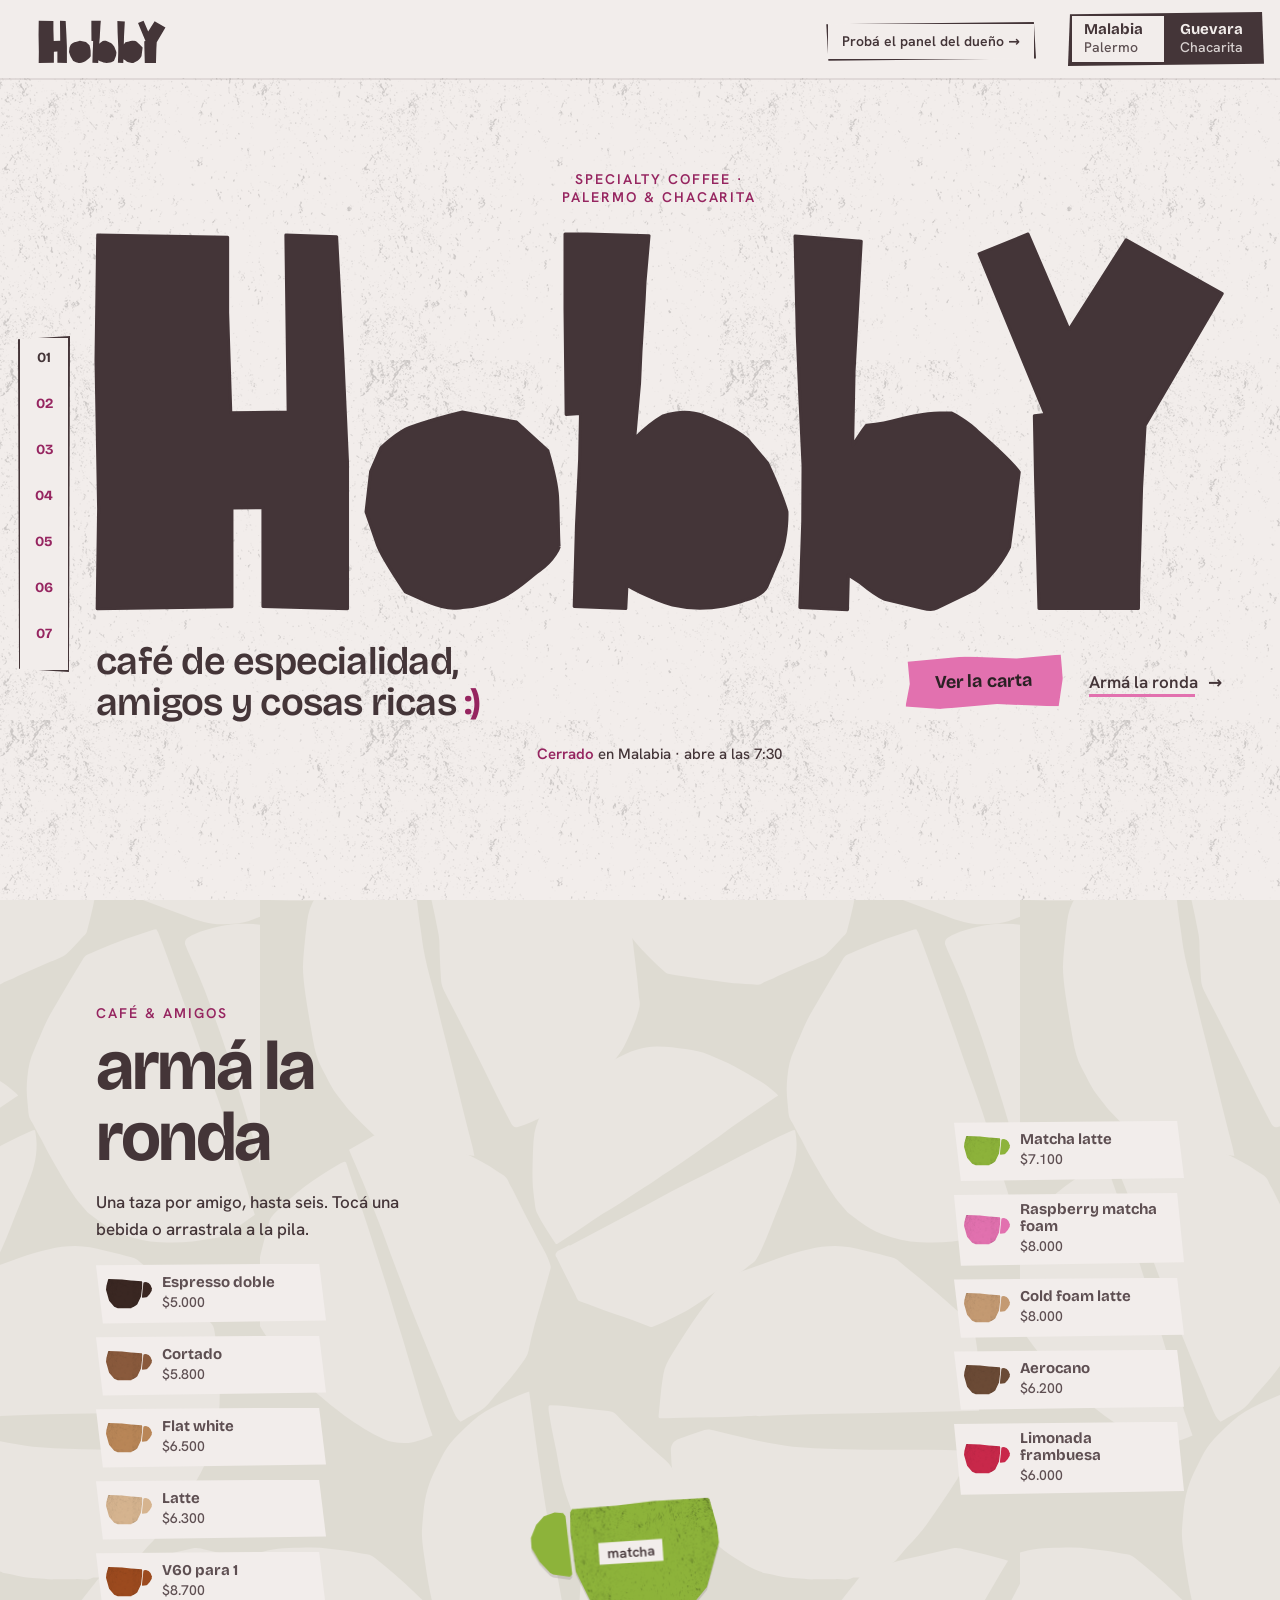
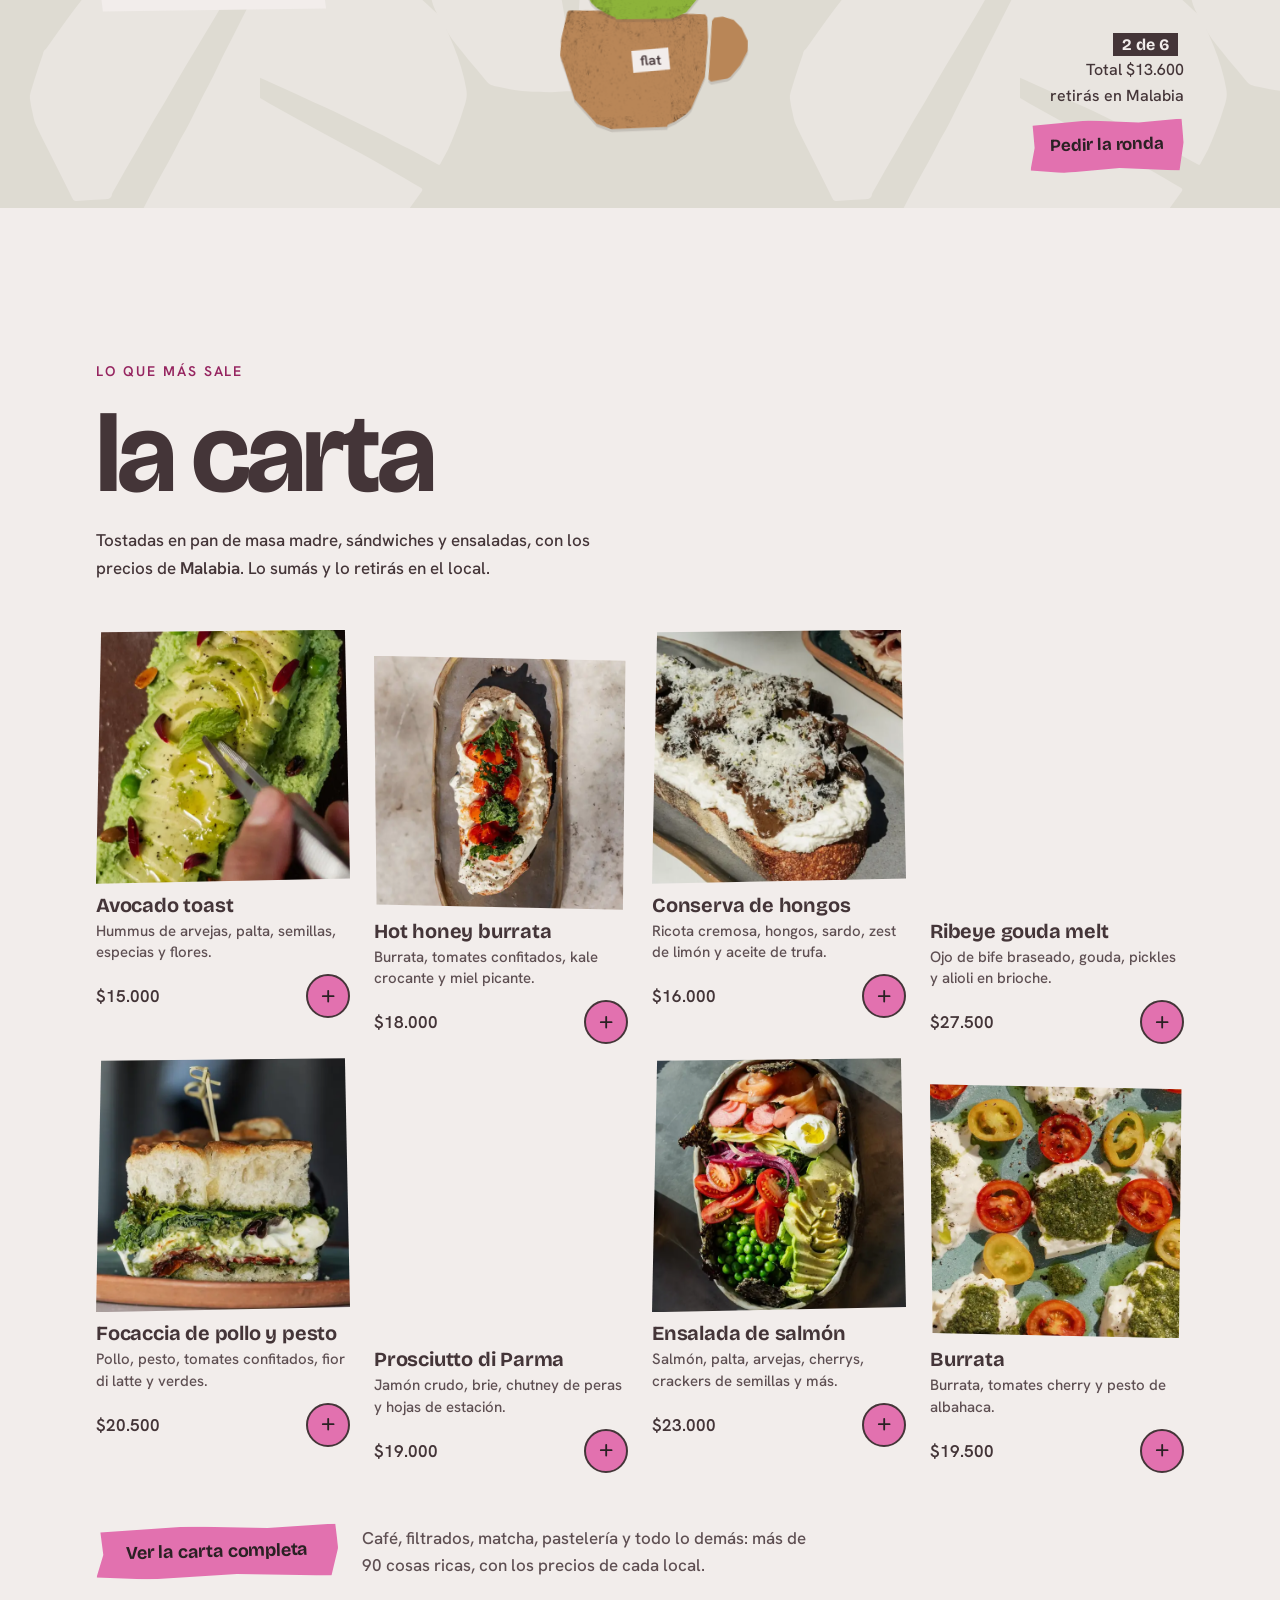
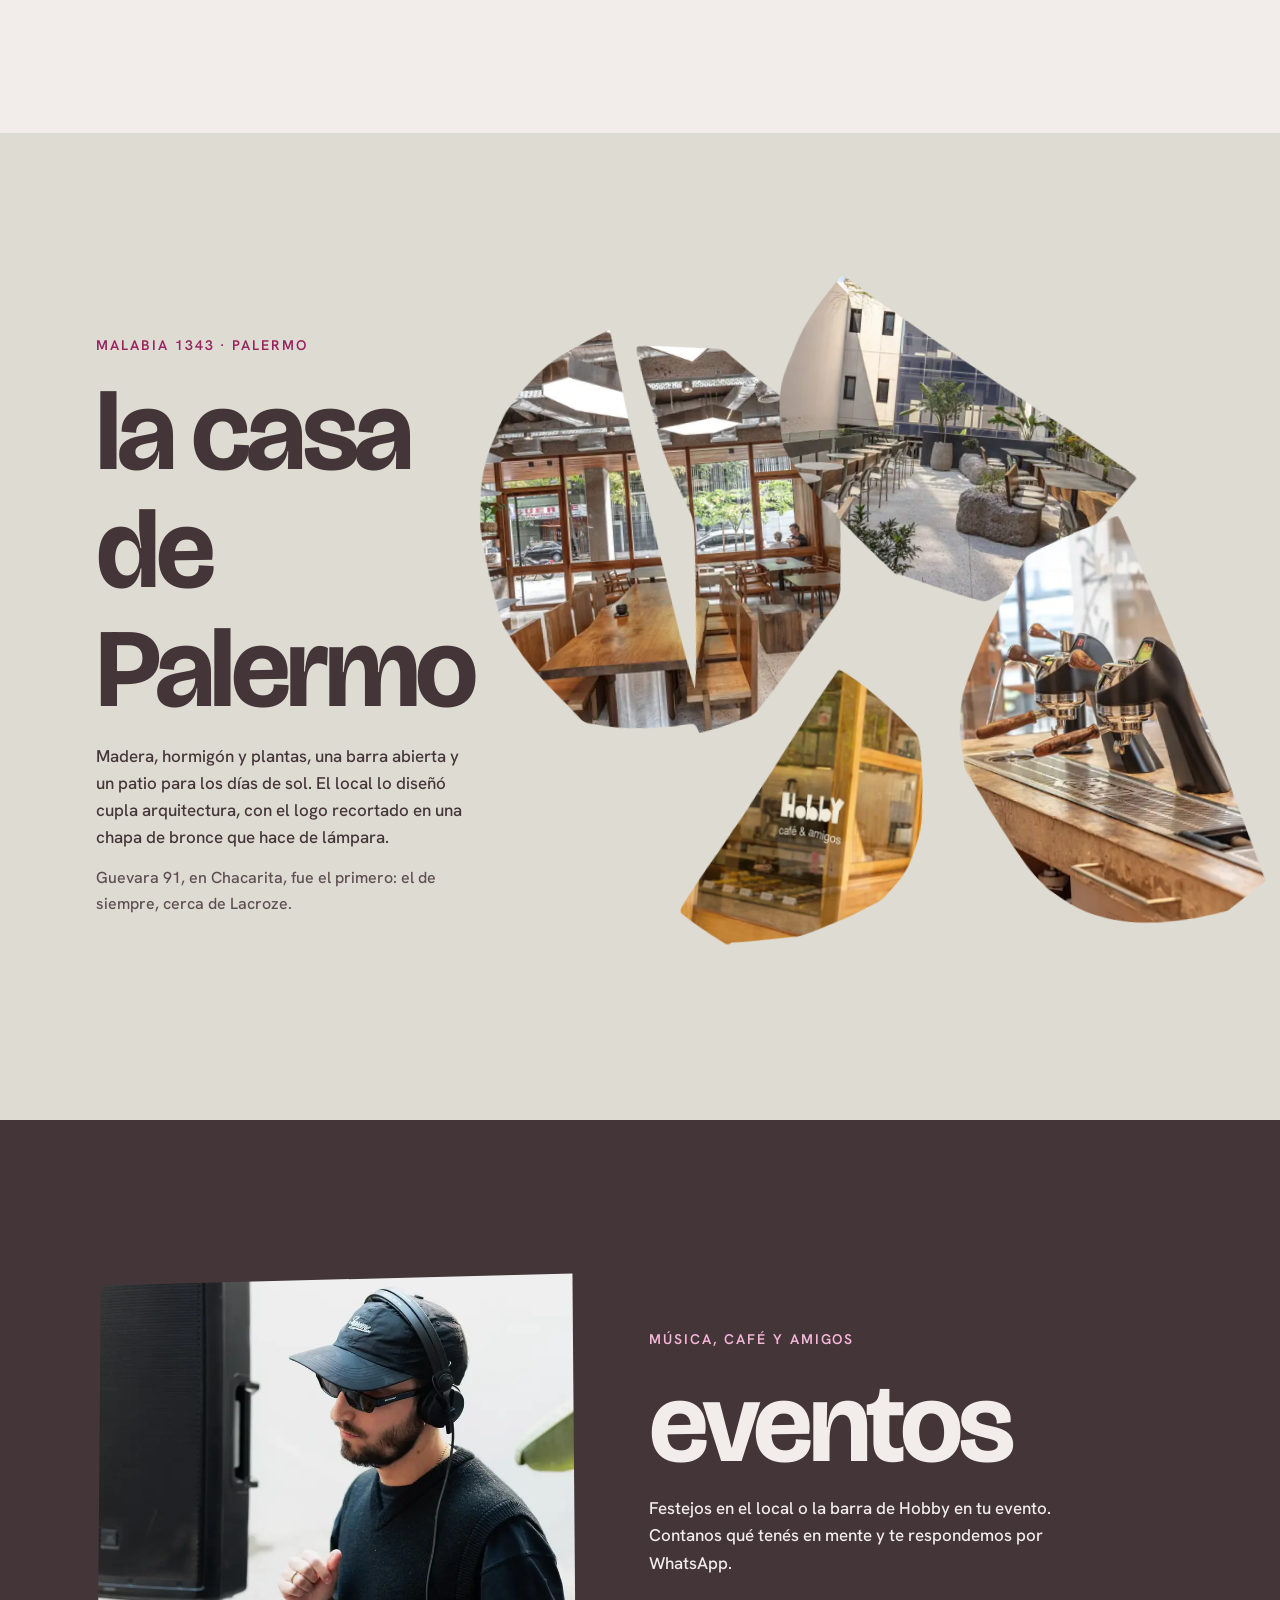
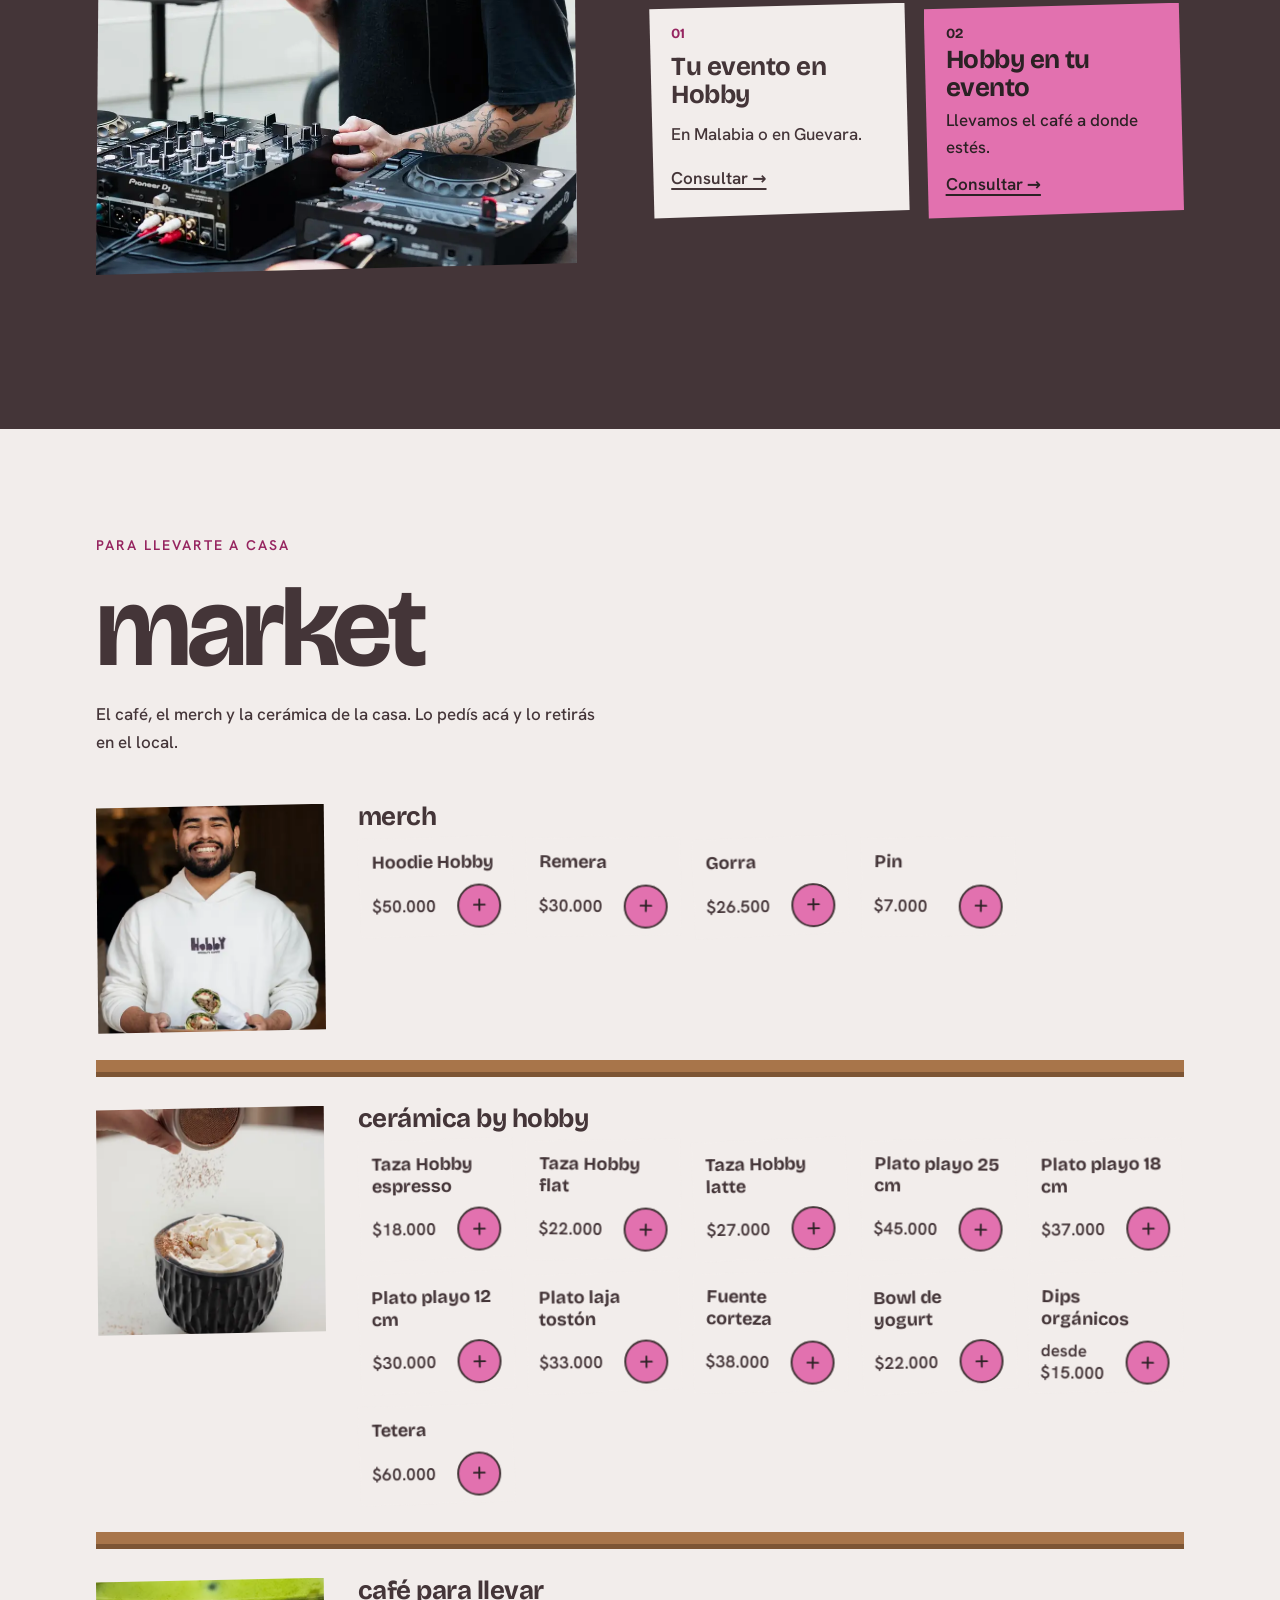
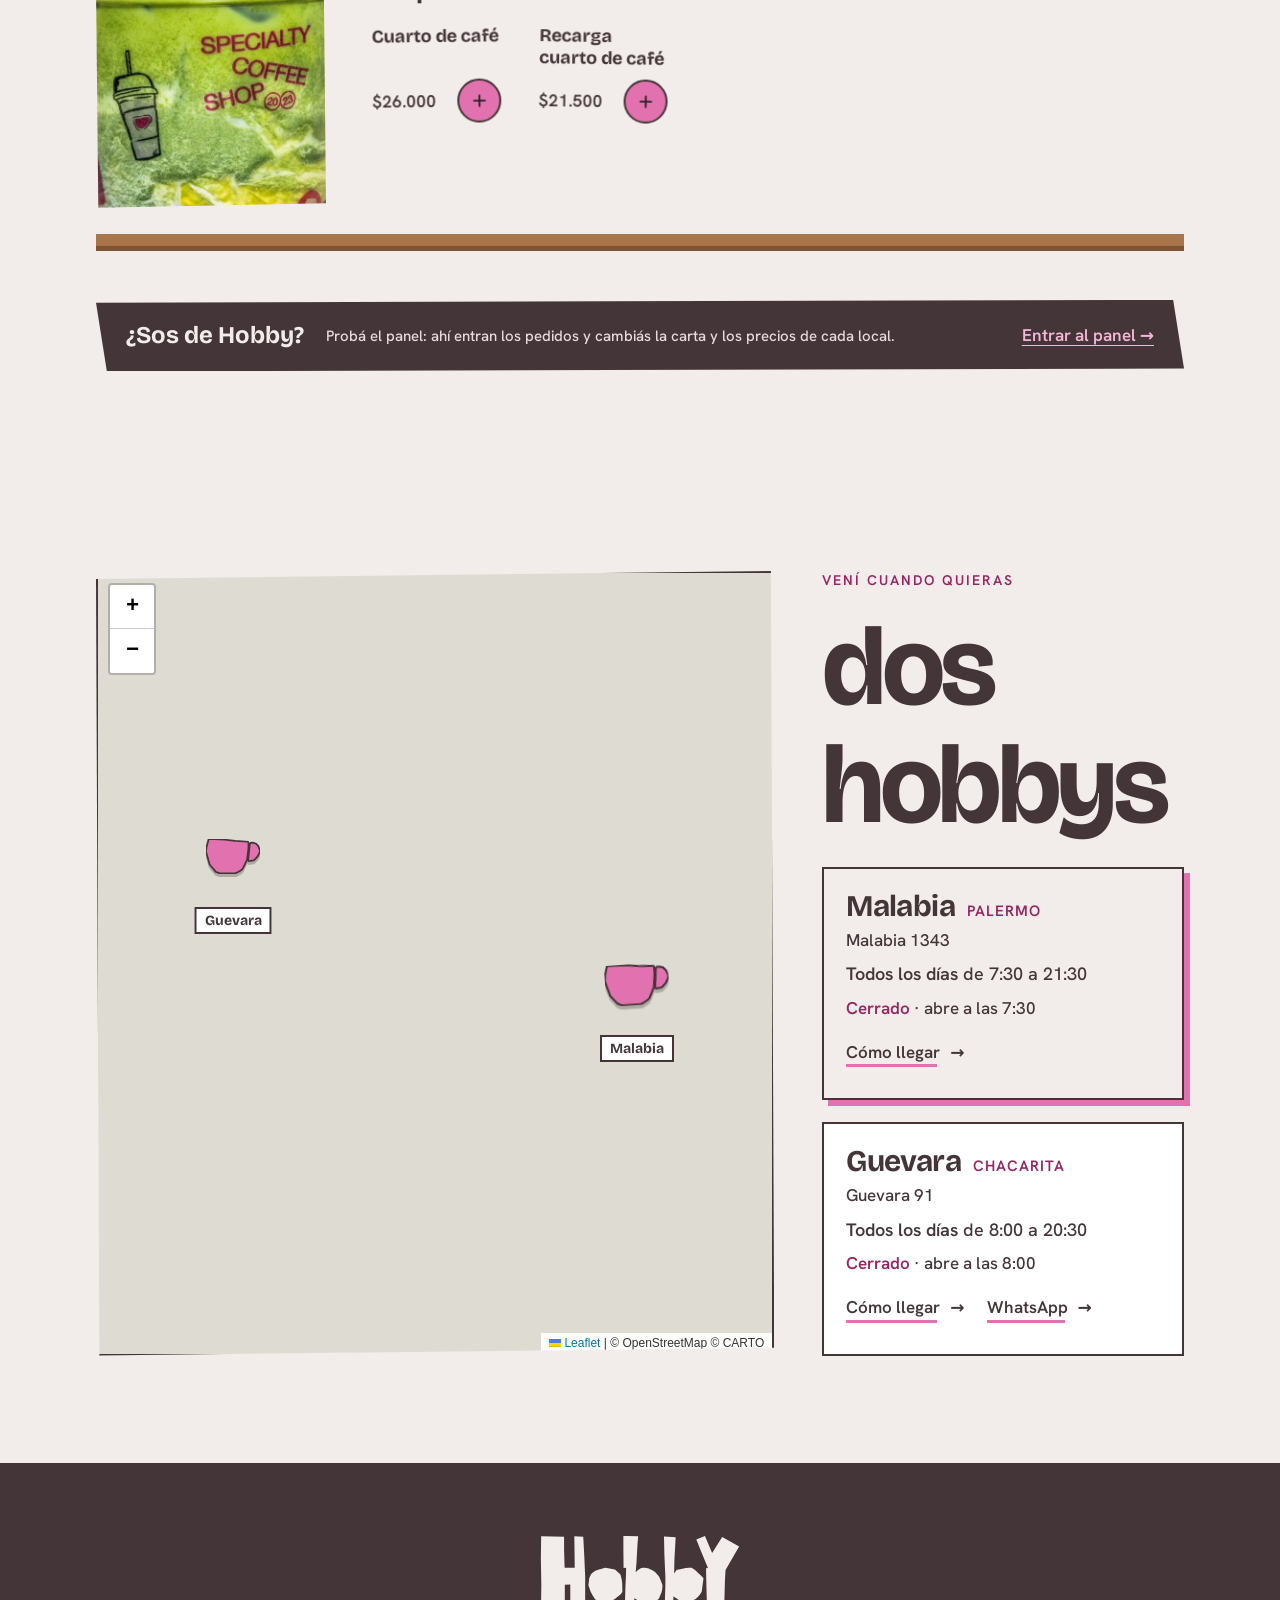
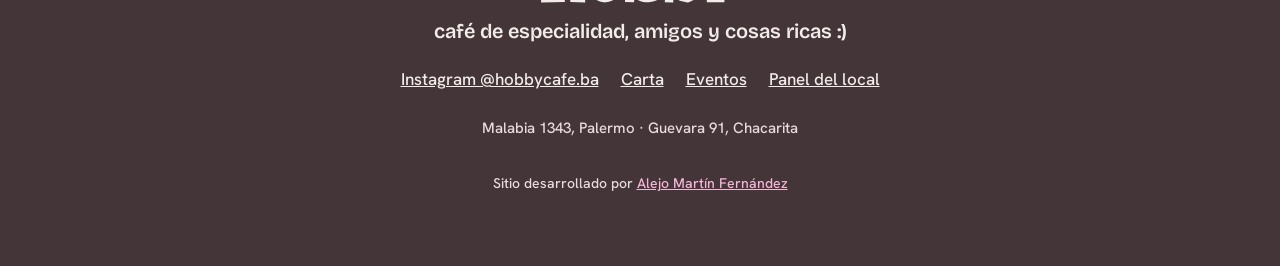
==== commit bf8153f1: "Revisión: carta y market en 360, foto del merch, acceso al panel sin píldora flotante, tabla de clie" ====
--- a/index.html
+++ b/index.html
@@ -31,13 +31,15 @@
 <link rel="preload" as="image" href="img/foto/iced-480.webp" imagesrcset="img/foto/iced-480.webp 480w, img/foto/iced.webp 900w" imagesizes="(min-width: 768px) 30vw, 34vw" fetchpriority="high">
 <link rel="stylesheet" href="css/fonts.css?v=1">
 <link rel="stylesheet" href="kit/kit.css?v=22">
-<link rel="stylesheet" href="css/hobby.css?v=4">
+<link rel="stylesheet" href="css/hobby.css?v=6">
 </head>
 <body>
 
 <svg class="defs" width="0" height="0" aria-hidden="true" focusable="false"><defs id="defs"></defs></svg>
 
 <a class="logo-mini" href="#inicio" aria-label="Hobby, volver al inicio"><img src="img/logo-choco.svg" alt="" width="132" height="45"></a>
+
+<a class="panel-top" href="admin/" target="_blank" rel="noopener">Probá el panel del dueño <span aria-hidden="true">→</span></a>
 
 <div class="local" role="group" aria-label="Elegí el local">
   <button type="button" class="local__op" data-local="malabia" aria-pressed="true"><b>Malabia</b><span>Palermo</span></button>
--- a/css/hobby.css
+++ b/css/hobby.css
@@ -702,3 +702,26 @@
 .plato { grid-template-columns: minmax(0, 1fr); }
 @media (min-width: 768px) { .plato__foto img { aspect-ratio: 1 / 1; } }
 @media (min-width: 1024px) and (max-height: 760px) { .carta-sec .sec-t { font-size: 76px; } .vidriera { gap: 28px 24px; } }
+
+/* revisión 3 */
+.plato [data-kit-qty] { --kit-qty-w: 44px; width: 44px; flex: none; }
+.plato__p { min-width: 0; white-space: nowrap; }
+.market { grid-template-columns: minmax(0, 1fr); }
+.market > *, .estante, .estante__nivel, .estante__items { min-width: 0; }
+@media (max-width: 767px) {
+  .estante__nivel:has(img[src*="hoodie"]) .estante__foto { aspect-ratio: 4 / 3; }
+  .estante__foto img[src*="hoodie"] { object-position: 50% 14%; }
+}
+/* panel: sin píldora flotante; tira al final del market en todas las pantallas y acceso en el índice de desktop */
+.kit-demo-pill { display: none !important; }
+.panel-tira { display: grid; gap: 4px; margin-top: 6px; padding: 18px 20px; background: var(--choco); color: var(--papel); text-decoration: none; clip-path: polygon(0 4%, 99% 0, 100% 96%, 1% 100%); }
+.panel-tira b { font: 700 20px/1.15 var(--t); }
+.panel-tira span { font-size: 15px; color: #E9DCDF; }
+.panel-tira em { font-style: normal; font-weight: 600; color: #F5B7D8; text-decoration: underline; text-underline-offset: 4px; }
+@media (min-width: 900px) { .panel-tira { grid-template-columns: auto 1fr auto; align-items: center; gap: 22px; padding: 22px 30px; } .panel-tira b { font-size: 24px; } }
+.panel-top { display: none; }
+@media (min-width: 1024px) {
+  .panel-top { display: block; position: fixed; z-index: 30; top: calc(22px + env(safe-area-inset-top)); right: 244px; padding: 9px 14px; background: var(--papel); color: var(--choco); border: 2px solid var(--choco); font: 600 14px/1.2 var(--c); text-decoration: none; clip-path: polygon(0 6%, 99% 0, 100% 94%, 1% 100%); opacity: 0; pointer-events: none; transform: translateY(-6px); transition: .3s; }
+  .pasado .panel-top { opacity: 1; pointer-events: auto; transform: none; }
+  .panel-top:hover { background: var(--rosa); }
+}
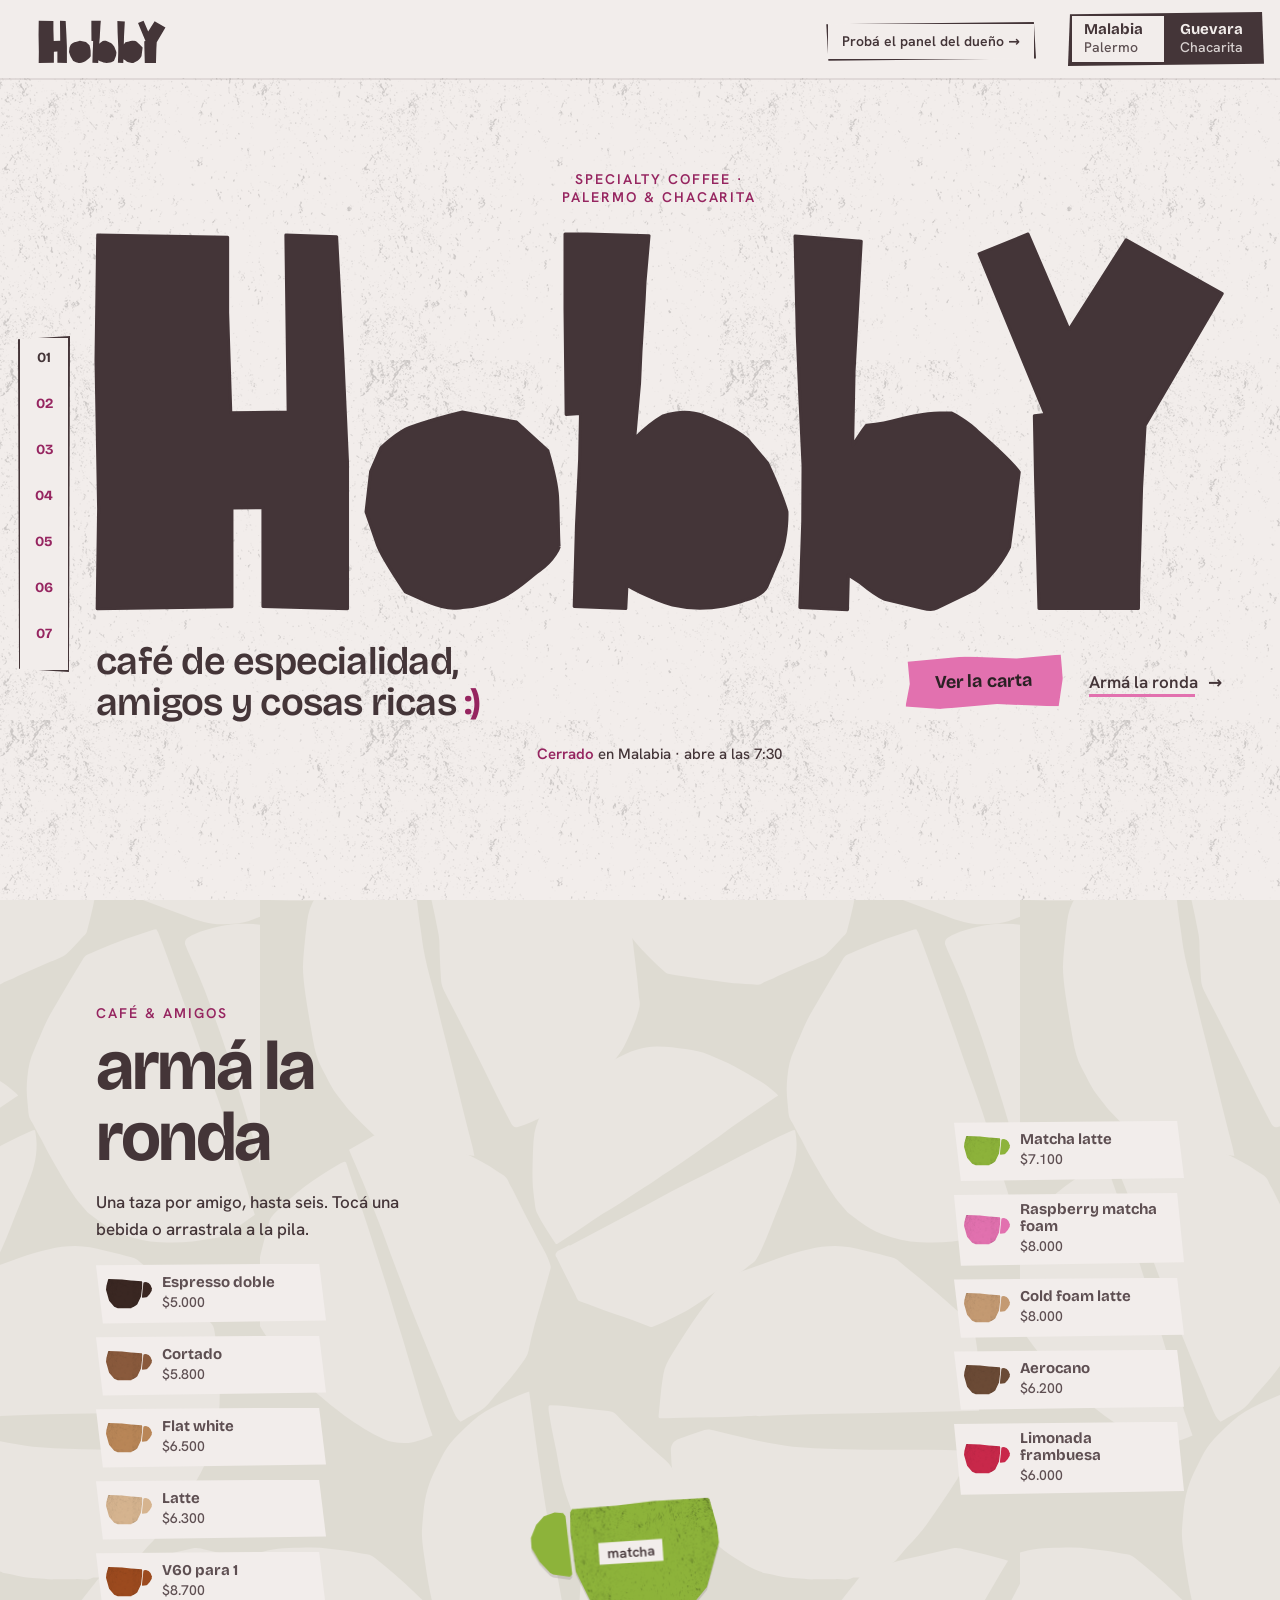
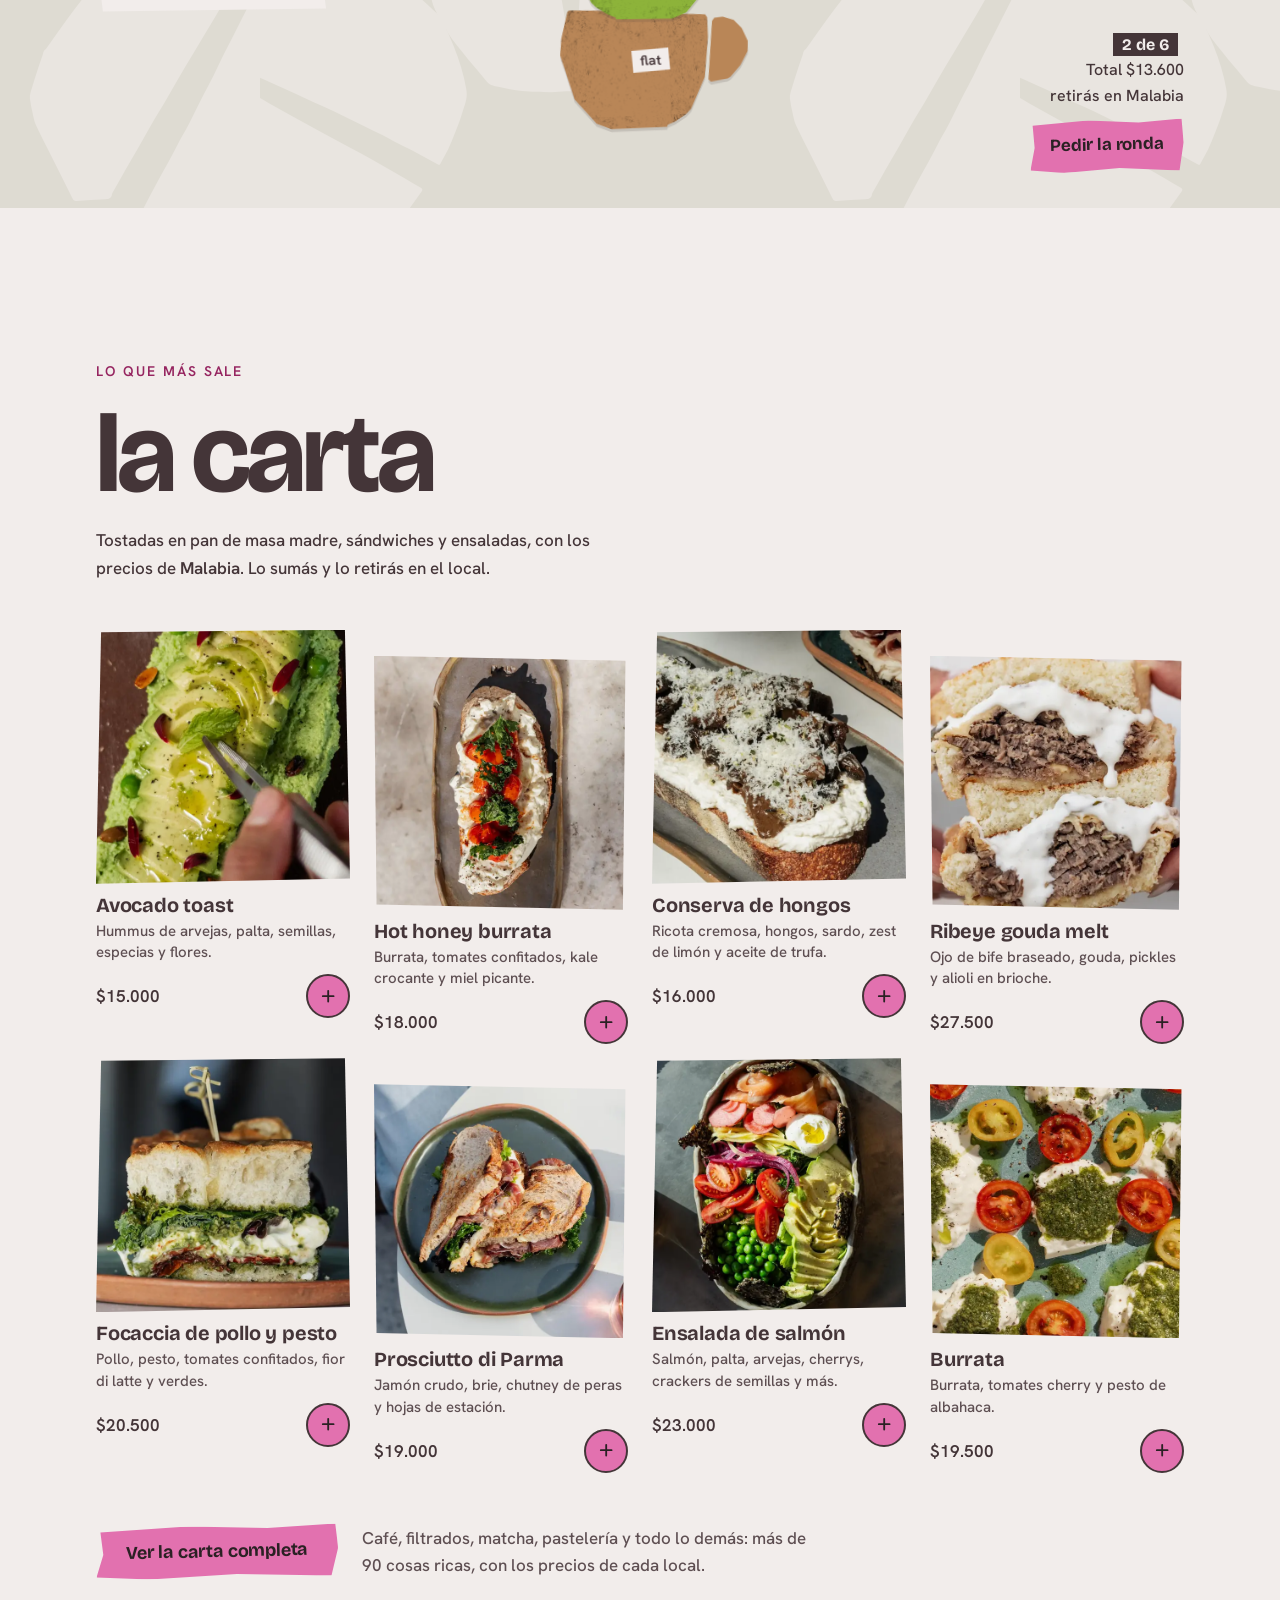
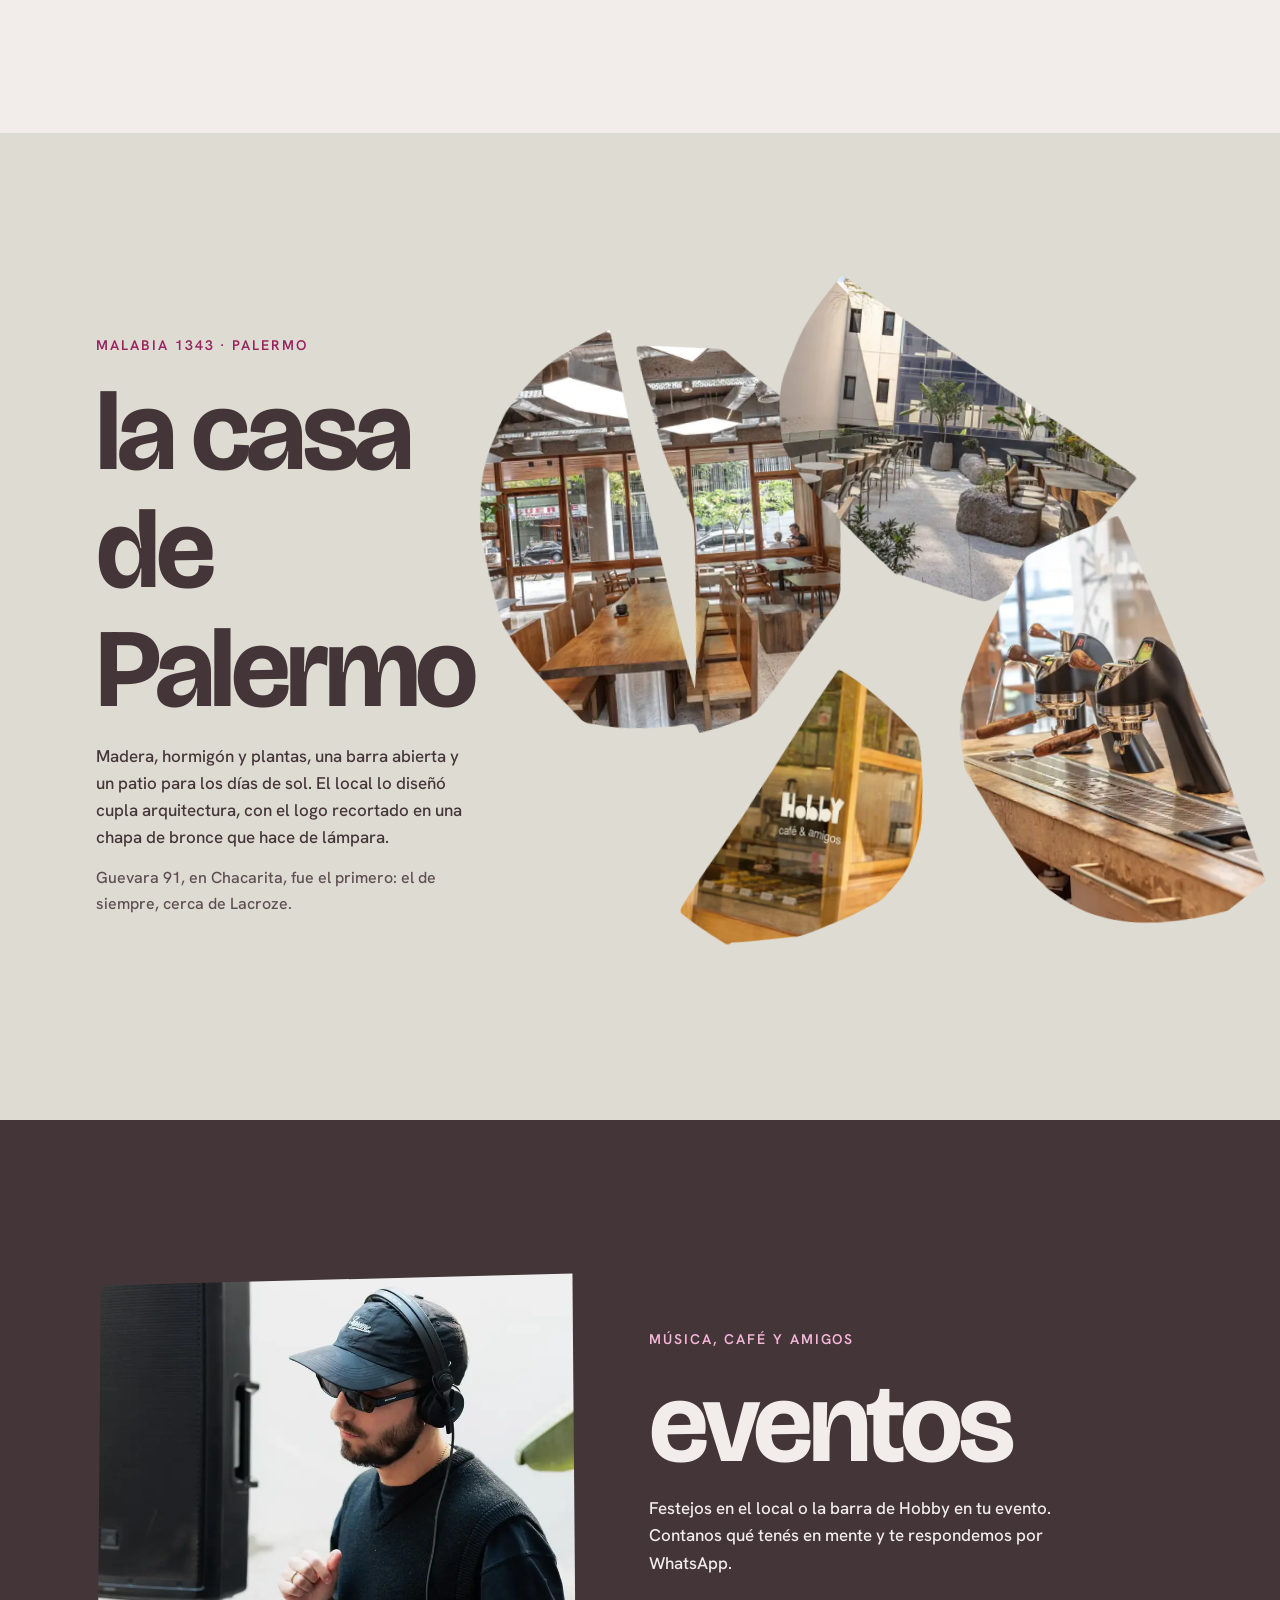
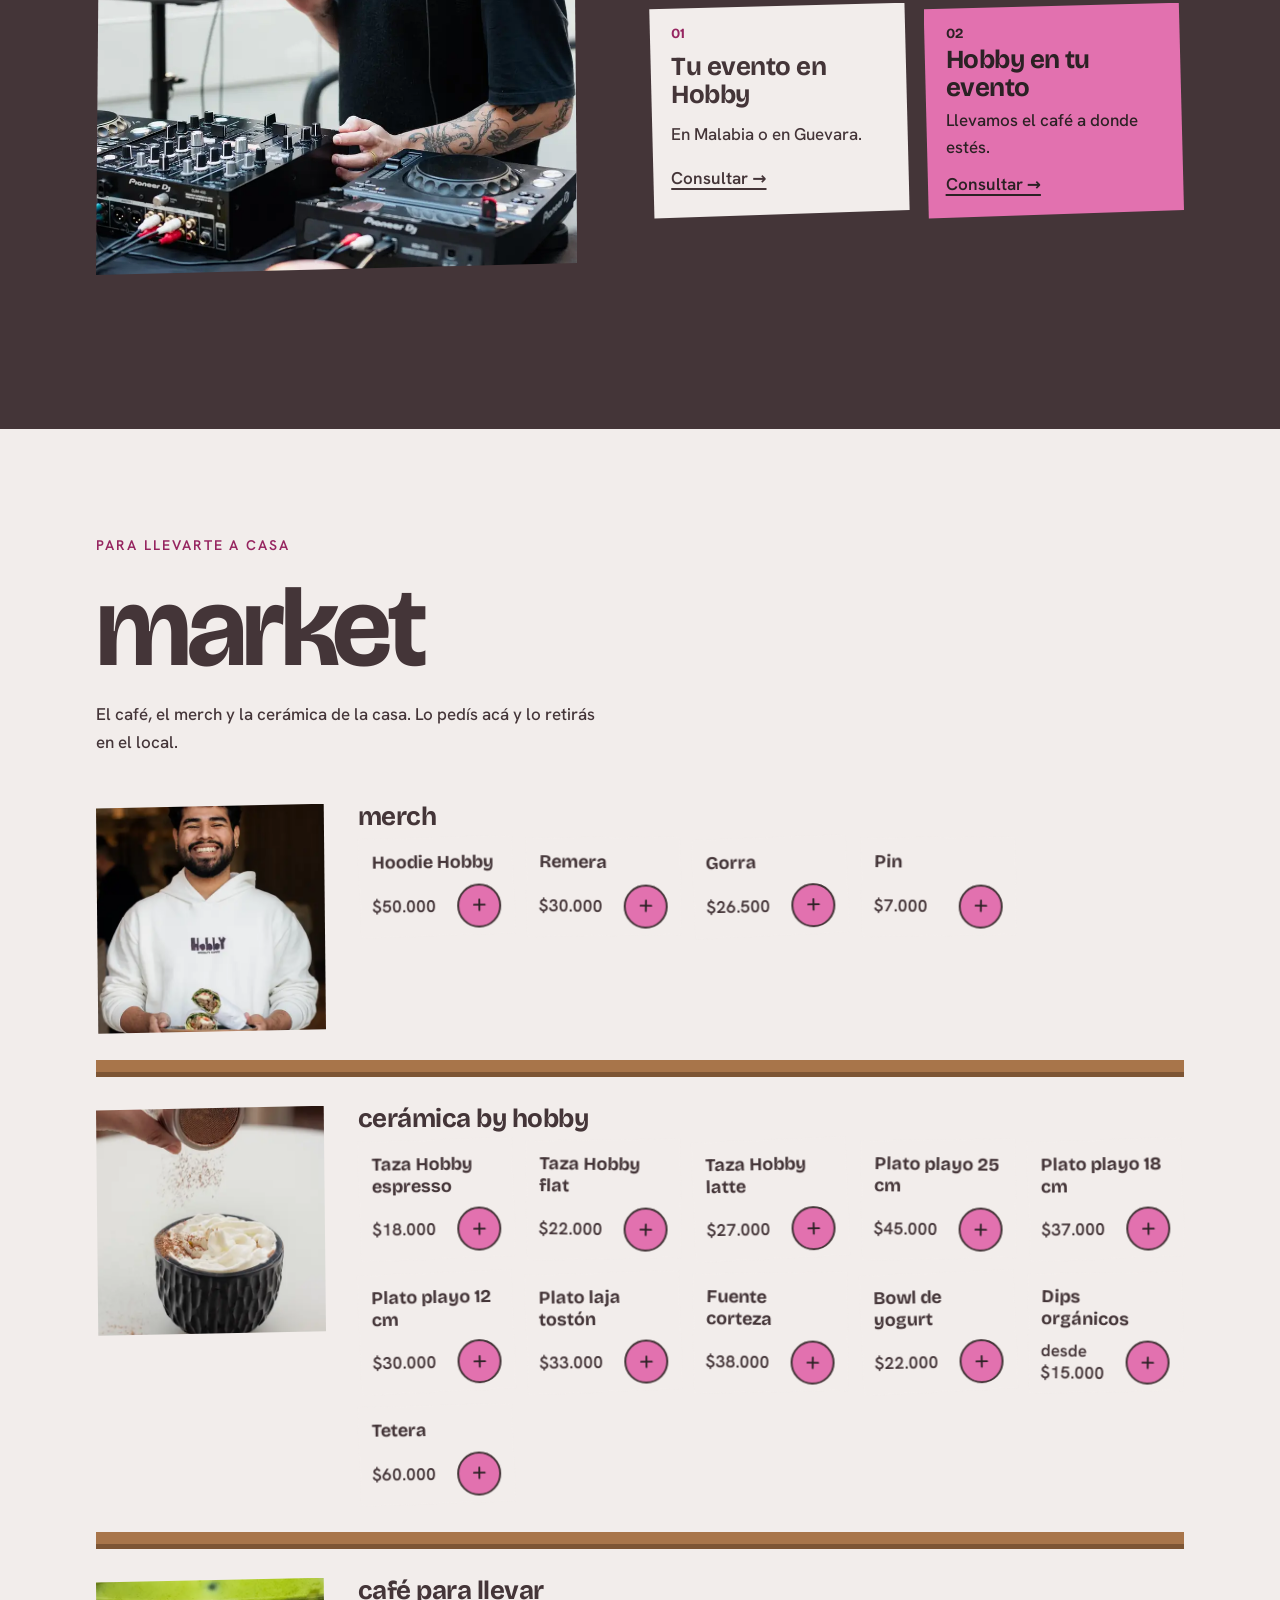
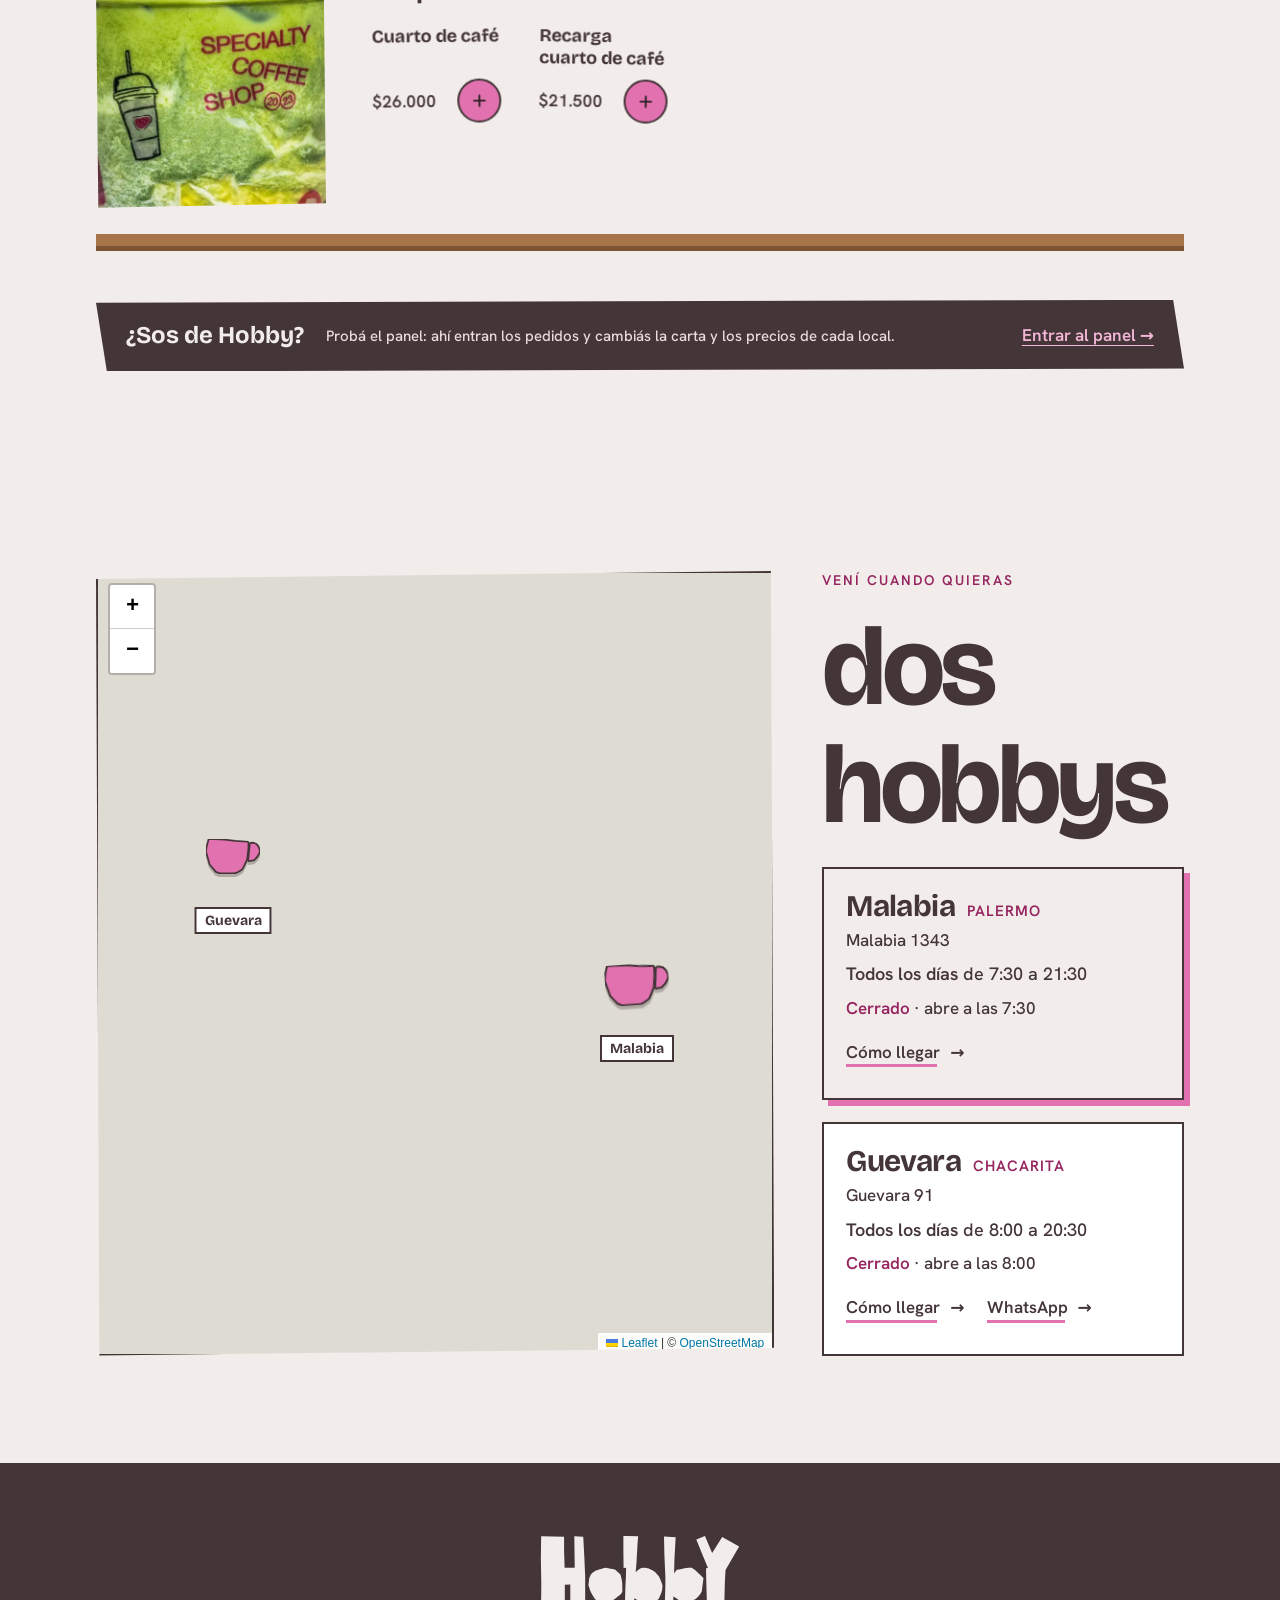
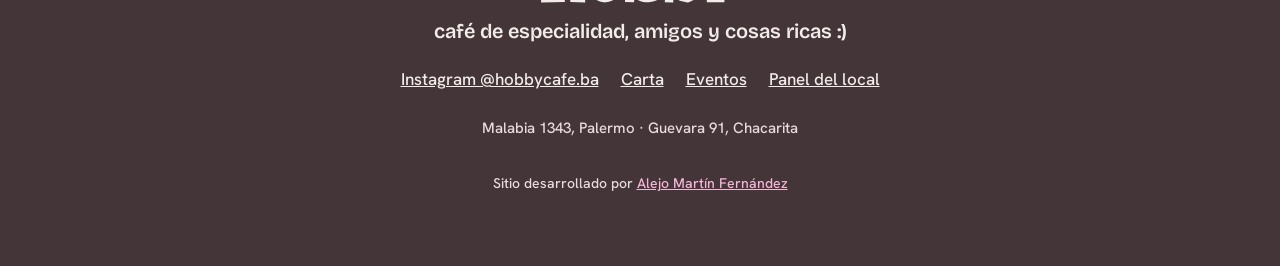
==== commit 2669417b: "Mapa: teselas de OpenStreetMap (CARTO ahora pide clave en dominios publicados) Co-Authored-By: Claud" ====
--- a/index.html
+++ b/index.html
@@ -31,7 +31,7 @@
 <link rel="preload" as="image" href="img/foto/iced-480.webp" imagesrcset="img/foto/iced-480.webp 480w, img/foto/iced.webp 900w" imagesizes="(min-width: 768px) 30vw, 34vw" fetchpriority="high">
 <link rel="stylesheet" href="css/fonts.css?v=1">
 <link rel="stylesheet" href="kit/kit.css?v=22">
-<link rel="stylesheet" href="css/hobby.css?v=6">
+<link rel="stylesheet" href="css/hobby.css?v=7">
 </head>
 <body>
 
@@ -223,6 +223,6 @@
 <div class="aviso" id="aviso" role="status" hidden></div>
 
 <link rel="modulepreload" href="js/letras.js?v=2">
-<script type="module" src="js/app.js?v=4"></script>
+<script type="module" src="js/app.js?v=5"></script>
 </body>
 </html>
--- a/css/hobby.css
+++ b/css/hobby.css
@@ -725,3 +725,4 @@
   .pasado .panel-top { opacity: 1; pointer-events: auto; transform: none; }
   .panel-top:hover { background: var(--rosa); }
 }
+.tiles-papel { filter: grayscale(1) sepia(.22) brightness(1.05) contrast(.9); }
